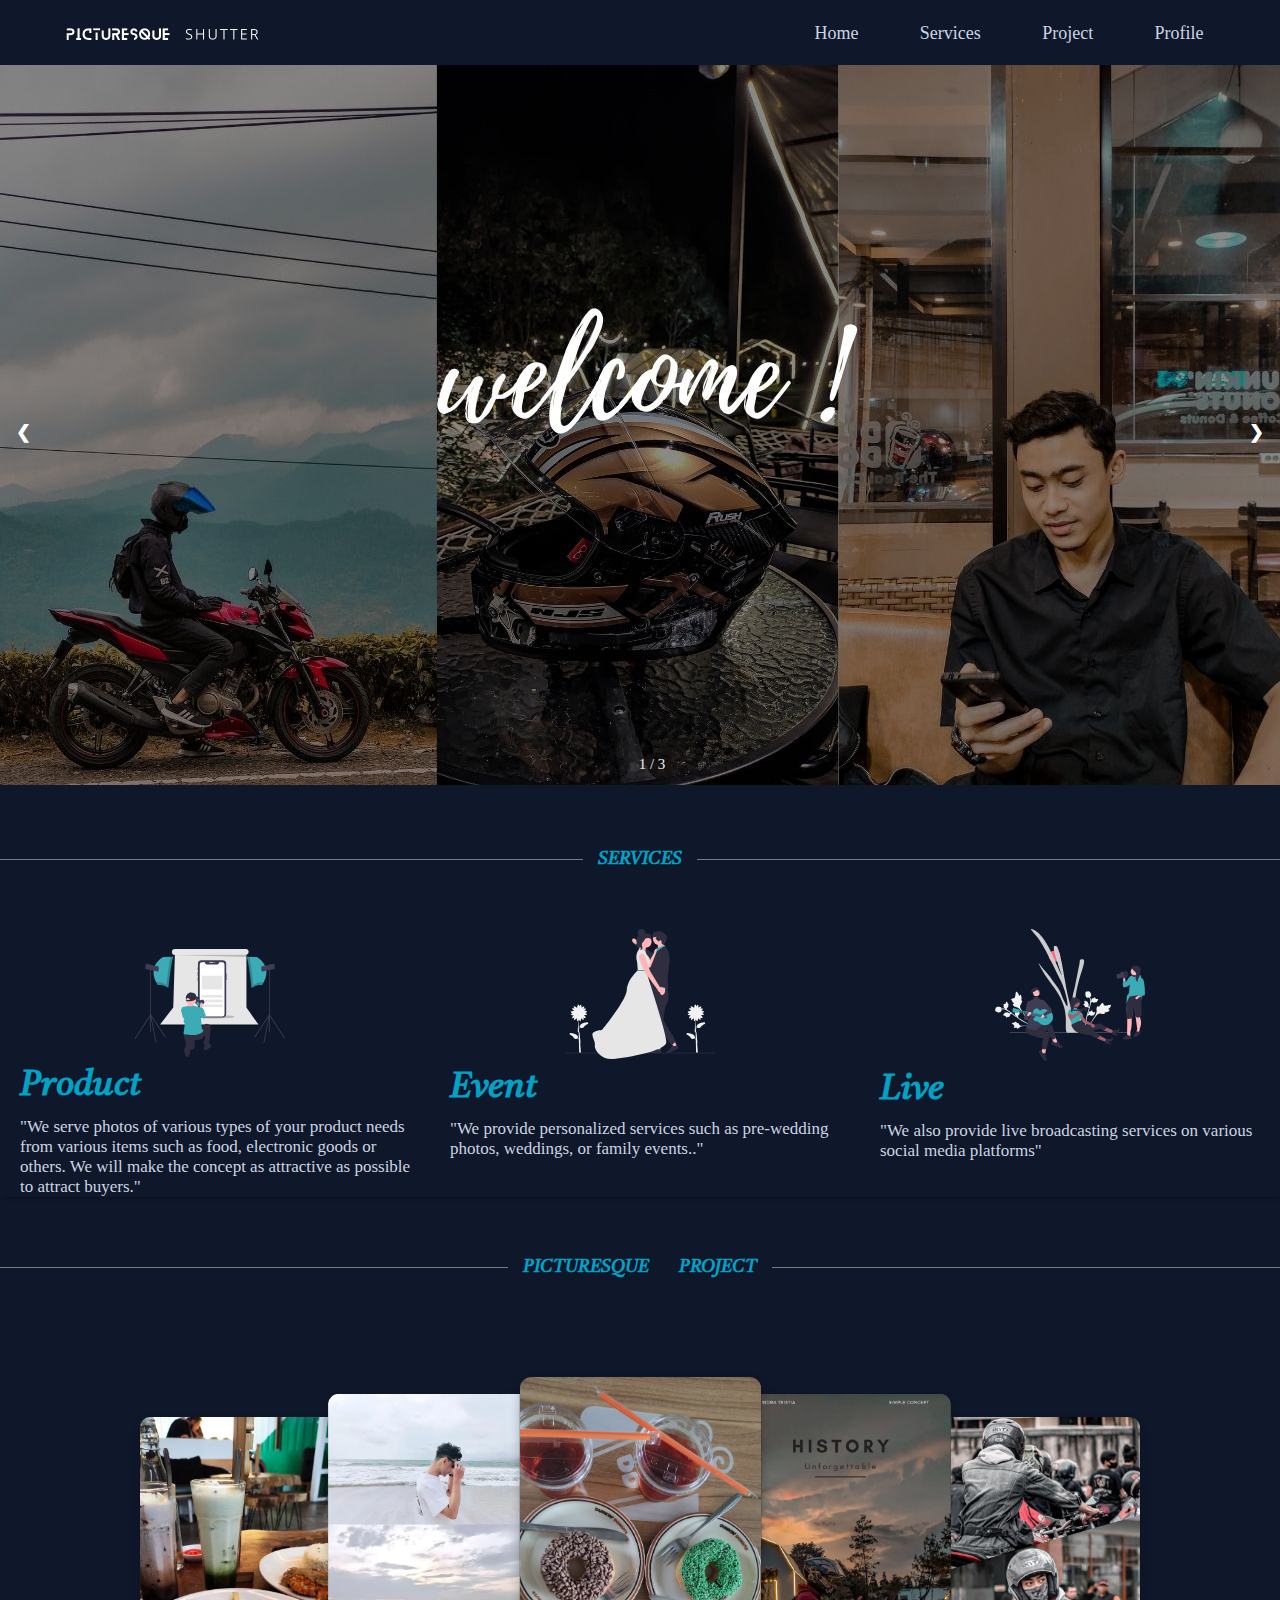
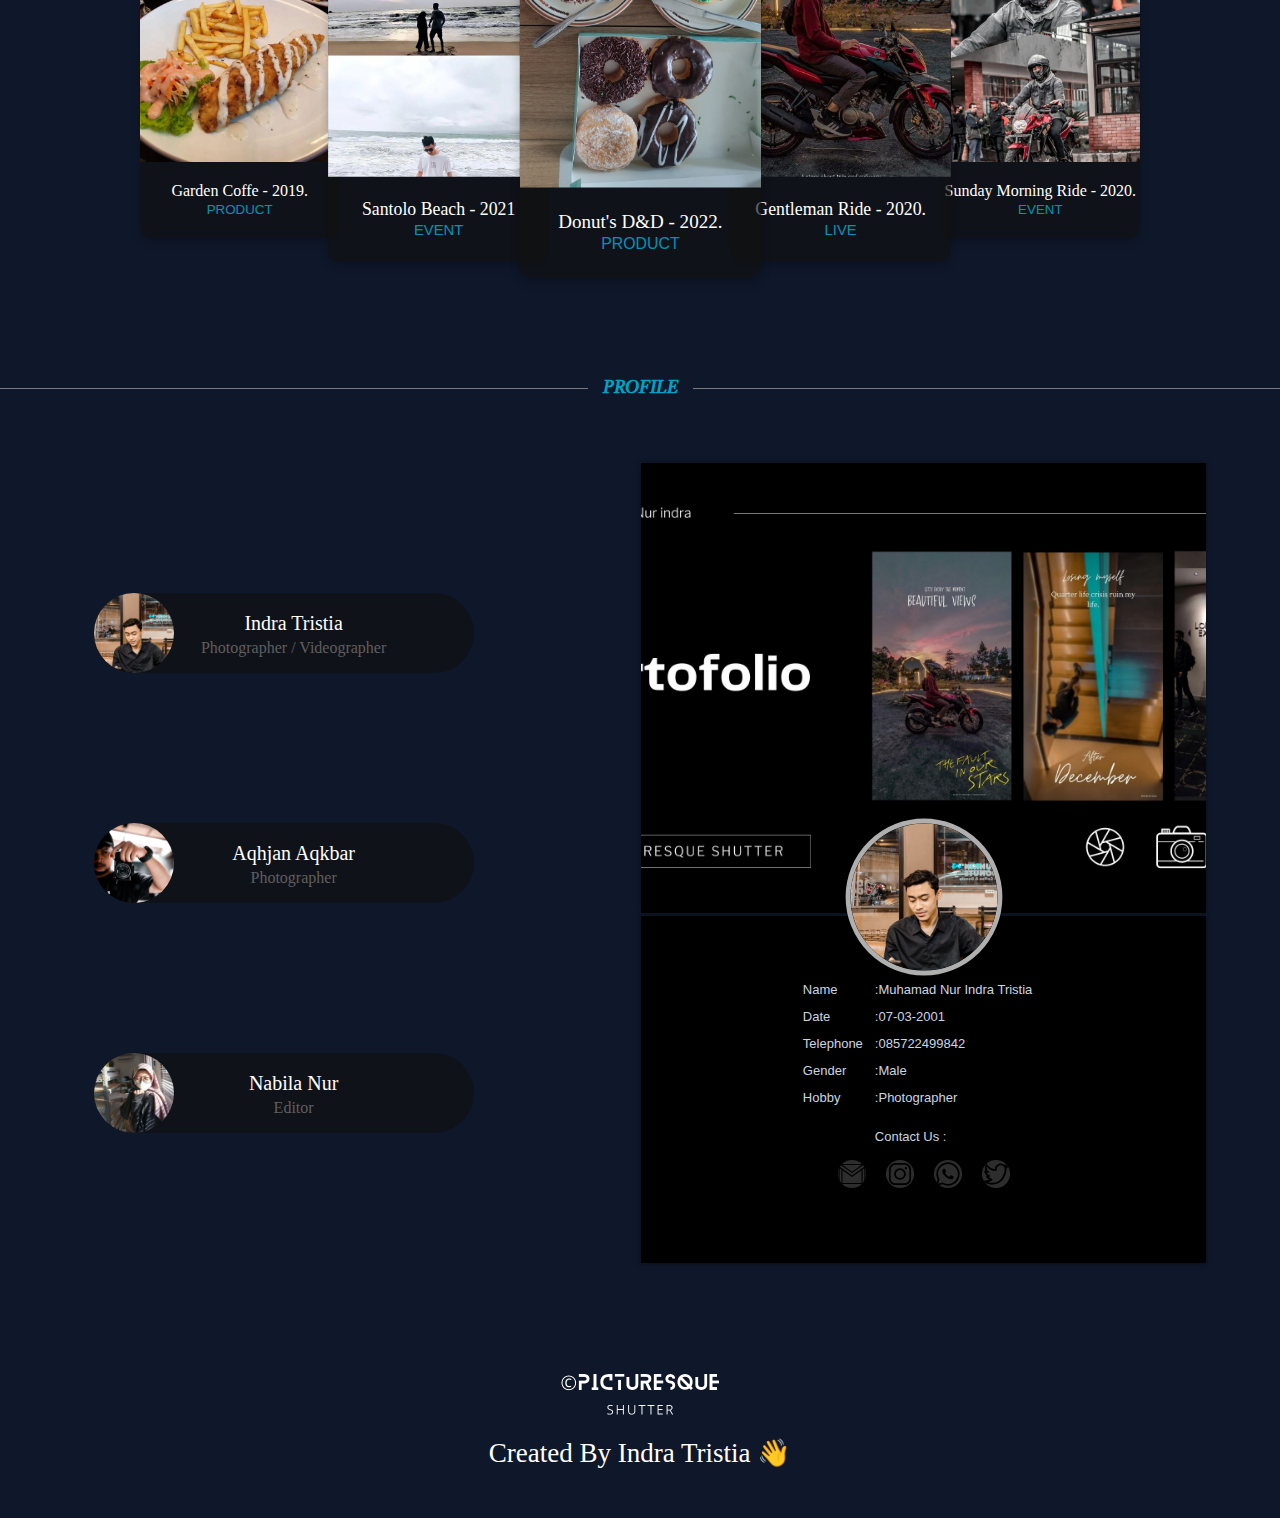
==== index.html @ e35224f6 "keempat commit" ====
<!DOCTYPE html>
<html lang="en">
	<head>
		<meta charset="UTF-8" />
		<meta http-equiv="X-UA-Compatible" content="IE=edge" />
		<meta name="viewport" content="width=device-width, initial-scale=1.0" />
		<title>Home</title>
		<link rel="stylesheet" href="assets/styles/style.css" />
	</head>
	<body>
		<header>
			<nav>
				<div class="logo">
					<img src="assets/img/picturesque-dark/6-removebg-preview.png" alt="logo header" />
				</div>
				<ul>
					<li><a href="#home">Home</a></li>
					<li><a href="#services">Services</a></li>
					<li><a href="#project">Project</a></li>
					<li><a href="#profile">Profile</a></li>
				</ul>

				<div class="menu">
					<div class="menu-toggle">
						<input type="checkbox" />
						<span></span>
						<span></span>
						<span></span>
					</div>
				</div>
			</nav>
		</header>

		<main>
			<!-- Jumbotron -->
			<section class="jumbotron-container" id="home">
				<div class="carousel-container">
					<div class="carousel fade">
						<img src="assets/img/carousel/welcome.jpg" alt="welcome" />
						<div class="text">1 / 3</div>
					</div>

					<div class="carousel fade">
						<img src="assets/img/carousel/shutter.jpg" alt="shutter" />
						<div class="text">2 / 3</div>
					</div>

					<div class="carousel fade">
						<img src="assets/img/carousel/business.jpg" alt="business" />
						<div class="text">3 / 3</div>
					</div>

					<a class="prev" onclick="plusSlides(-1)">❮</a>
					<a class="next" onclick="plusSlides(1)">❯</a>
				</div>
			</section>
			<!-- end Jumbotron -->
			<!-- Services -->
			<article class="services" id="services">
				<div class="breaker">
					<div class="line"></div>
					<span class="text-line"><strong>SERVICES</strong></span>
					<div class="line"></div>
				</div>

				<section class="service-container">
					<section class="product">
						<img src="assets/svg/product.svg" alt="product" />
						<div>
							<h3>Product</h3>
							<p>"We serve photos of various types of your product needs from various items such as food, electronic goods or others. We will make the concept as attractive as possible to attract buyers."</p>
						</div>
					</section>

					<section class="event">
						<img src="assets/svg/wedding.svg" alt="event" />
						<div>
							<h3>Event</h3>
							<p>"We provide personalized services such as pre-wedding photos, weddings, or family events.."</p>
						</div>
					</section>

					<section class="live">
						<img src="assets/svg/live1.svg" alt="live-2" />
						<div>
							<h3>Live</h3>
							<p>"We also provide live broadcasting services on various social media platforms"</p>
						</div>
					</section>
				</section>
			</article>
			<!-- end Services -->

			<!-- Card -->
			<div class="breaker" id="project">
				<div class="line"></div>
				<span class="text-line"><strong>PICTURESQUE</strong></span>
				<span class="text-line"><strong>PROJECT</strong></span>
				<div class="line"></div>
			</div>

			<article class="card-container">
				<div class="card">
					<div class="header"><img src="assets/img/garden.jpg" alt="garden" /></div>
					<div class="content">
						<p>Garden Coffe - 2019.</p>
						<button>PRODUCT</button>
					</div>
				</div>
				<div class="card medium">
					<div class="header"><img src="assets/img/beach.jpg" alt="beach" /></div>
					<div class="content">
						<p>Santolo Beach - 2021</p>
						<button>EVENT</button>
					</div>
				</div>
				<div class="card besar">
					<div class="header"><img src="assets/img/donut.jpg" alt="donut" /></div>
					<div class="content">
						<p>Donut's D&D - 2022.</p>
						<button>PRODUCT</button>
					</div>
				</div>
				<div class="card medium">
					<div class="header"><img src="assets/img/gentleman.jpg" alt="gentleman" /></div>
					<div class="content">
						<p>Gentleman Ride - 2020.</p>
						<button>LIVE</button>
					</div>
				</div>
				<div class="card">
					<div class="header"><img src="assets/img/sunday.jpg" alt="sunday" /></div>
					<div class="content">
						<p>Sunday Morning Ride - 2020.</p>
						<button>EVENT</button>
					</div>
				</div>
			</article>
			<!-- End Card -->

			<!-- Profile -->
			<div class="breaker" id="profile">
				<div class="line"></div>
				<span class="text-line"><strong>PROFILE</strong></span>
				<div class="line"></div>
			</div>
			<section class="pembungkus">
				<div class="profile-container">
					<div class="crew">
						<img src="assets/img/crew1.jpg" width="96" height="96" />
						<span class="nama">Indra Tristia</span>
						<span class="capt">Photographer / Videographer</span>
					</div>
					<div class="crew">
						<img src="assets/img/crew2.jpg" width="96" height="96" />
						<span class="nama">Aqhjan Aqkbar</span>
						<span class="capt">Photographer</span>
					</div>
					<div class="crew">
						<img src="assets/img/crew3.jpg" width="96" height="96" />
						<span class="nama">Nabila Nur</span>
						<span class="capt">Editor </span>
					</div>
				</div>

				<aside class="profile-container">
					<div class="avatar-container">
						<img src="assets/img/crew1.jpg" alt="foto-profile" width="30px" />
					</div>
					<div class="biodata-container">
						<table>
							<tr>
								<td>Name</td>
								<td>:Muhamad Nur Indra Tristia</td>
							</tr>
							<tr>
								<td>Date</td>
								<td>:07-03-2001</td>
							</tr>
							<tr>
								<td>Telephone</td>
								<td>:085722499842</td>
							</tr>
							<tr>
								<td>Gender</td>
								<td>:Male</td>
							</tr>
							<tr>
								<td>Hobby</td>
								<td>:Photographer</td>
							</tr>
							<tr>
								<td></td>
							</tr>
							<tr>
								<td></td>
								<td>Contact Us :</td>
								<td></td>
							</tr>
						</table>

						<div class="icon"><img src="assets/icon/icon-gmail.svg" alt="icon-instagram" width="20px" /></div>
						<div class="icon"><img src="assets/icon/icon-instagram.svg" alt="icon-instagram" width="20px" /></div>
						<div class="icon"><img src="assets/icon/icon-whatsapp.svg" alt="icon-whatsapp" width="20px" /></div>
						<div class="icon"><img src="assets/icon/icon-twitter.svg" alt="icon-twitter" width="20px" /></div>
					</div>
				</aside>
			</section>
			<!-- end Profile -->
		</main>

		<!-- Footer -->
		<footer>
			<div class="footer-container">
				<img src="assets/img/picturesque-dark/4-removebg-preview.png" alt="copyright" />
				<p>Created By Indra Tristia 👋</p>
			</div>
		</footer>

		<!-- Script Jumbotron  -->
		<script>
			let slideIndex = 1;
			showSlides(slideIndex);

			function plusSlides(n) {
				showSlides((slideIndex += n));
			}

			function currentSlide(n) {
				showSlides((slideIndex = n));
			}

			function showSlides(n) {
				let i;
				let slides = document.getElementsByClassName("carousel");
				if (n > slides.length) {
					slideIndex = 1;
				}
				if (n < 1) {
					slideIndex = slides.length;
				}
				for (i = 0; i < slides.length; i++) {
					slides[i].style.display = "none";
				}
				slides[slideIndex - 1].style.display = "block";
			}
		</script>
		<!-- end  script Jumbotron-->

		<!-- script header -->
		<script>
			const menuToggle = document.querySelector(".menu-toggle input");
			const nav = document.querySelector("nav ul");
			menuToggle.addEventListener("click", function () {
				nav.classList.toggle("slide");
			});
		</script>

		<script>
			window.onscroll = function () {
				const header = document.querySelector("header");
				const fixedNav = header.offsetTop;
				if (window.pageYOffset > fixedNav) {
					header.classList.add("navbar-fixed");
				} else {
					header.classList.remove("navbar-fixed");
				}
			};
		</script>
	</body>
</html>
---- assets/styles/style.css ----
html,
* {
	margin: 0;
	padding: 0;
	--primary: #00a2c6;
	--dark: #0f172a;
	--secondary: #64748b;
	--light: #cbd5e1;
	scroll-behavior: smooth;
}
@font-face {
	font-family: "Tiro Devanagari Marathi";
	src: url("../font/Tiro_Devanagari_Marathi/TiroDevanagariMarathi-Italic.ttf");
}
body {
	font-family: "Times New Roman", Times, serif;
	overflow-x: hidden;
	height: 100%;
	background-color: #0f172a;
}

h3 {
	font-family: "Tiro Devanagari Marathi", arial, sans-serif;
}

#circle img {
	width: 50px;
	height: 50px;
	/* background-color: rgb(55, 134, 168); */
	float: right;
	border-radius: 100px;
	position: fixed;
	bottom: 20px;
	right: 10px;
	z-index: 999;
	display: block;
}
/* header */
header .logo img {
	margin-top: 25px;
	width: 250px;
	margin-left: 50px;
}

.navbar-fixed {
	position: fixed;
	z-index: 9999;
	background-color: rgba(255, 255, 255, 0);
	-webkit-backdrop-filter: blur(5px);
	backdrop-filter: blur(5px);
	opacity: 0.7;
	box-shadow: inset 0 -1px 0 0 rgba(0, 0, 0, 0.2);
	width: 100%;
}

/* navbar */
nav {
	display: flex;
	background-color: var(--dark);
	justify-content: space-between;
	padding: 20px 0;
	/* color: rgb(111, 111, 111); */
	height: 25px;
	align-items: center;
	box-shadow: 0 2px 4px 0 rgba(1, 1, 1, 0.1);
	font-size: 20px;
}

nav ul {
	display: flex;
	width: 40%;
	list-style: none;
	justify-content: space-evenly;
	position: absolute;
	right: 15px;
}

nav ul li a {
	color: var(--light);
	text-decoration: none;
	font-size: 0.9em;
}

nav ul li a:hover {
	color: rgb(149, 149, 149);
}

/* Hamburger Menu */

.menu-toggle {
	height: 20px;
	position: relative;
	display: none;
	flex-direction: column;
	justify-content: space-between;
	z-index: 9;
}

.menu-toggle input {
	position: absolute;
	width: 85px;
	height: 27px;
	top: -2px;
	left: -30px;
	opacity: 0;
	cursor: pointer;
	z-index: 1;
	background-color: black;
}

.menu-toggle span {
	display: block;
	background-color: rgb(255, 255, 255);
	width: 28px;
	height: 3px;
	border-radius: 100px;
	transition: all 0.5s;
}

/* Hamburger Menu Animation */

.menu-toggle span:nth-child(2) {
	transform-origin: 0 0;
}

.menu-toggle span:nth-child(4) {
	transform-origin: 0 100%;
}

.menu-toggle input:checked ~ span:nth-child(2) {
	transform: rotate(45deg) translate(-1px, -1px);
	background-color: rgb(255, 255, 255);
}

.menu-toggle input:checked ~ span:nth-child(4) {
	background-color: rgb(255, 255, 255);
	transform: rotate(-45deg) translate(-1px, 0);
}

.menu-toggle input:checked ~ span:nth-child(3) {
	transform: scale(0);
	opacity: 0;
}

/* Jumbotron */
.jumbotron-container {
	/* max-height: 470px; */
	padding: 0 0%;
}

.carousel {
	display: none;
}
.carousel-container img {
	max-height: 89vmin;
	width: 100%;
	object-fit: cover;
}

.carousel-container {
	position: relative;
	margin: auto;
}

/* Next & previous buttons */
.prev,
.next {
	cursor: pointer;
	position: absolute;
	top: 50%;
	width: auto;
	padding: 16px;
	margin-top: -22px;
	color: white;
	font-weight: bold;
	font-size: 18px;
	transition: 0.6s ease;
	border-radius: 0 3px 3px 0;
	user-select: none;
	z-index: 9999;
}

/* Position the "next button" to the right */
.next {
	right: 0;
	border-radius: 3px 0 0 3px;
}

/* On hover, add a black background color with a little bit see-through */
.prev:hover,
.next:hover {
	background-color: rgba(0, 0, 0, 0.8);
}

/* Caption text */
.text {
	color: #f2f2f2;
	font-size: 15px;
	padding: 8px 12px;
	position: absolute;
	bottom: 8px;
	width: 100%;
	text-align: center;
}

/* Fading animation */
.fade {
	animation-name: fade;
	animation-duration: 1.5s;
}

@keyframes fade {
	from {
		opacity: 0.4;
	}
	to {
		opacity: 1;
	}
}

/* Point */
.breaker {
	height: 100px;
	width: 100%;
	margin: 20px auto;
	display: flex;
	flex-direction: row;
	align-items: center;
	justify-content: space-between;
	text-align: center;
}

.line {
	width: 80%;
	height: 1px;
	opacity: 0.7;
	background-color: rgb(166, 166, 166);
	align-items: center;
	justify-content: space-between;
}

.line div {
	flex-grow: 0;
	flex-shrink: 0;
	flex-basis: auto;
	align-items: flex-end;
}

.breaker .text-line {
	font-family: "Tiro Devanagari Marathi", Arial, Helvetica, sans-serif;
	padding: 15px;
	font-size: 18px;
	color: var(--primary);
}

/* end breaker */
#services {
	background-color: #0f172a;
}
.service-container {
	display: grid;
	grid-template-columns: repeat(3, 1fr);
	grid-template-areas: "product event live";
	box-shadow: 1px 3px 5px -3px rgba(0, 0, 0, 0.48);
	-webkit-box-shadow: 1px 3px 5px -3px rgba(0, 0, 0, 0.48);
	-moz-box-shadow: 1px 3px 5px -3px rgba(0, 0, 0, 0.48);
	gap: 10px;
}

.event {
	color: var(--light);
}
.product {
	padding-top: 20px;
	color: var(--light);
}
.live {
	color: var(--light);
}
.service-container h3 {
	font-size: 35px;
	padding-left: 20px;
	line-height: 60px;
	color: var(--primary);
	margin: auto;
}
.service-container p {
	padding-left: 20px;
	font-size: 17px;
	margin: auto;
}
.service-container img {
	max-width: 150px;
	display: block;
	margin: auto;
}

/* card */
.card-container {
	max-width: 1000px;
	margin: 10px auto;
	display: flex;
	justify-content: center;
}

.card {
	box-shadow: 0 4px 8px 0 rgba(0, 0, 0, 0.2);
	transition: 0.3s;
	border-radius: 10px;
	background-color: #111111a8;
	overflow: hidden;
	margin: 80px auto;
	box-sizing: border-box;
}

.card .header {
	max-height: 345px;
	/* background-color: #666; */
	overflow: hidden;
}

.header img {
	width: 100%;
	vertical-align: middle;
	object-fit: cover;
}

.card .content {
	text-align: center;
	padding: 20px 0;
	width: 100%;
	color: white;
}
.card .content > button {
	color: var(--primary);
	background-color: transparent;
	border: none;
	width: 70px;
	opacity: 0.9;
}

.card:hover {
	z-index: 3;
	cursor: pointer;
}

.card.besar {
	transform: scale(1.19);
	z-index: 1;
}

.card.medium {
	transform: scale(1.11);
}

.avatar-container img {
	border-radius: 50%;
	position: relative;
	transform: scale(4.9);
	z-index: 1;
	box-shadow: 0px 4px 4px 0px rgba(220, 220, 220, 0.25);
	border: 0.1px solid #d0d0d0d6;
	box-shadow: 0 0 0 0.4px rgba(0, 0, 0, 0.068);
}

.icon img {
	width: 28px;
	margin: 10px;
	background-color: #76767662;
	border-radius: 50%;
}

.icon img:hover {
	transform: scale(1.2);
	cursor: pointer;
	background-color: #fdfdfd;
}

/* profile */
.pembungkus {
	display: flex;
	width: 100%;
	/* background-color: #666; */
	justify-content: space-around;
}
.profile-container {
	margin: 5px 0;
	display: flex;
	flex-wrap: wrap;
	justify-content: space-evenly;
	align-items: center;
	flex-direction: column;
	font-size: 30px;
	/* background-color: aqua; */
}

.avatar-container {
	background: url("../img/picturesque-dark/biodata-background.jpg") no-repeat;
	background-size: cover;
	background-position: center;
	background-repeat: no-repeat;
	height: 50vmin;
	width: 100%;
	display: flex;
	justify-content: center;
	align-items: flex-end;
	align-self: center;
	box-shadow: 0px 0px 5px 0px rgba(0, 0, 0, 0.35);
	-webkit-box-shadow: 0px 0px 5px 0px rgba(0, 0, 0, 0.35);
	-moz-box-shadow: 0px 0px 5px 0px rgba(0, 0, 0, 0.35);
}

.biodata-container {
	color: var(--light);
	box-sizing: border-box;
	display: flex;
	flex-wrap: wrap;
	justify-content: center;
	font-size: 20px;
	margin-top: 3px;
	align-self: center;
	padding: 60px;
	background-color: #000000;
	width: 100%;
	box-shadow: 0px 1px 4px 1px rgba(0, 0, 0, 0.26);
	-webkit-box-shadow: 0px 1px 4px 1px rgba(0, 0, 0, 0.26);
	-moz-box-shadow: 0px 1px 4px 1px rgba(0, 0, 0, 0.26);
}

table {
	display: flex;
	justify-content: center;
	align-self: center;
	font-family: arial, sans-serif;
	border-collapse: collapse;
	width: 100%;
}

td {
	text-align: left;
	padding: 6px;
	font-size: 13px;
}

.crew {
	display: inline-block;
	width: 220px;
	padding: 0 80px;
	height: 80px;
	font-size: 16px;
	line-height: 80px;
	border-radius: 40px;
	background-color: #101010a9;
	margin: 20px;
	position: relative;
	text-align: center;
	color: white;
}

.crew img {
	float: left;
	margin: 0 10px 0 -80px;
	height: 80px;
	width: 80px;
	border-radius: 50%;
	position: relative;
}

.crew .nama,
.crew .capt {
	display: block;
	line-height: 20px;
	padding: 0 5px;
}

.crew .nama {
	margin-left: 20px;
	margin-top: 20px;
	font-size: 20px;
}

.crew .capt {
	margin-left: 20px;
	margin-top: 5px;
	font-size: 16px;
	color: rgb(95, 95, 95);
}

.footer-container {
	display: flex;
	background-color: var(--dark);
	width: 100%;
	justify-content: center;
	align-items: center;
	flex-direction: column;
	font-size: 3.1vmin;
	overflow-y: hidden;
}

.footer-container p {
	font-size: 3vmin;
	color: white;
	position: absolute;
	z-index: 999;
	margin-top: 120px;
}

.footer-container img {
	width: 250px;
	height: 250px;
	bottom: 0;
	display: block;
	/* background-color: #00a2c6; */
}

/* Responsive */
@media screen and (max-width: 921px) {
	nav ul {
		width: 50%;
	}
	.prev,
	.next,
	.text {
		font-size: 11px;
	}
	.text {
		bottom: 8px;
	}

	.pembungkus {
		flex-direction: column;
	}
	.avatar-container {
		/* width: 90%; */
		background-size: cover;
	}
	.footer-container {
		width: 100%;
		padding: 0;
		margin: 0;
		box-sizing: border-box;
	}
	.footer-container p {
		width: 100%;
	}

	.footer-icon img {
		margin-top: 1px;
		margin: -40px -50px;
		width: 200px;
	}
}

@media screen and (max-width: 576px) {
	.menu {
		order: 1;
		justify-items: end;
		margin-right: 50px;
	}
	.menu-toggle {
		display: flex;
		z-index: 9;
	}
	/* nav {
		position: fixed;
		width: 100%;
		z-index: 3;
		opacity: 0.9;
	} */

	nav ul {
		display: flex;
		position: absolute;
		/* z-index: 9999; */
		top: 0;
		width: 100%;
		height: 40vh;
		right: 0;
		flex-direction: column;
		justify-content: space-evenly;
		align-items: center;
		z-index: 4;
		background-color: #64748b6c;
		margin-top: 65px;
		transition: all 1s;
		opacity: 0;
	}

	nav ul.slide {
		opacity: 1;
		transform: translateX(0);
		color: #00a2c6;
	}

	.service-container {
		display: flex;
		flex: 100%;
		align-items: stretch;
		flex-direction: column;
	}
	.service-container h3 {
		padding-left: 20px;
		text-align: left;
	}

	.prev,
	.next,
	.text {
		font-size: 11px;
	}
	.text {
		bottom: 8px;
	}

	.card-container {
		flex-direction: column;
		width: 87%;
	}
	.container-profile {
		flex-direction: column;
	}
	.item-right {
		flex-direction: row;
	}
	.item-right img {
		width: 40px;
	}

	.item-left {
		flex-direction: column;
	}

	.card .header {
		max-height: 560px;
		/* background-color: #666; */
		overflow: hidden;
	}

	.header img {
		width: 50vmin;
	}

	.card .content {
		text-align: center;
		padding: 20px 0;
		width: 100%;
	}

	.card.besar {
		transform: scale(1);
	}

	.card.medium {
		transform: scale(1);
	}

	.table td {
		font-size: 12px;
	}

	.pembungkus {
		flex-direction: column;
	}
	.avatar-container {
		width: 90vmin;
		background-size: cover;
	}
	.biodata-container {
		width: 90%;
		white-space: nowrap;
	}

	.footer-container {
		width: 100%;
		padding: 0;
		margin: 0;
		box-sizing: border-box;
	}
	.footer-container p {
		width: 100%;
		display: flex;
		justify-content: center;
	}

	.footer-icon img {
		margin-top: 1px;
		margin: -40px -50px;
		width: 200px;
	}
}
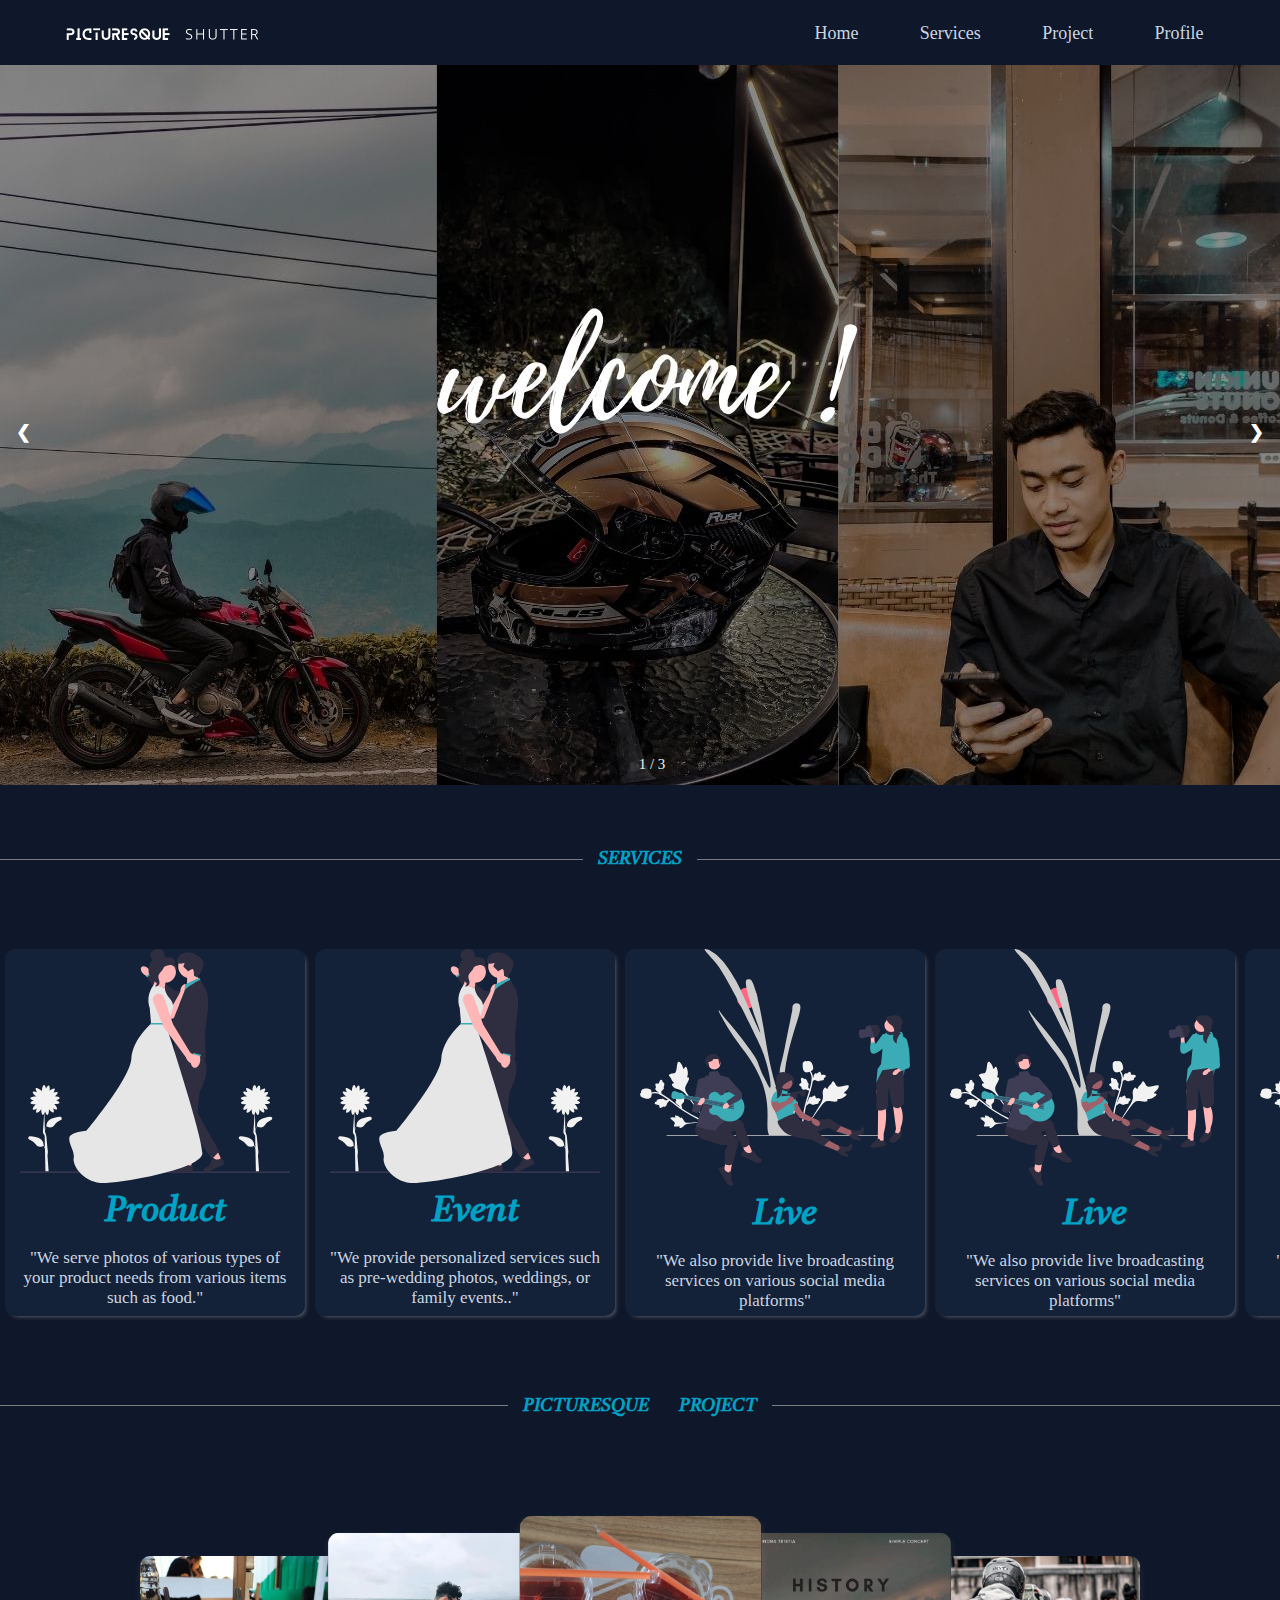
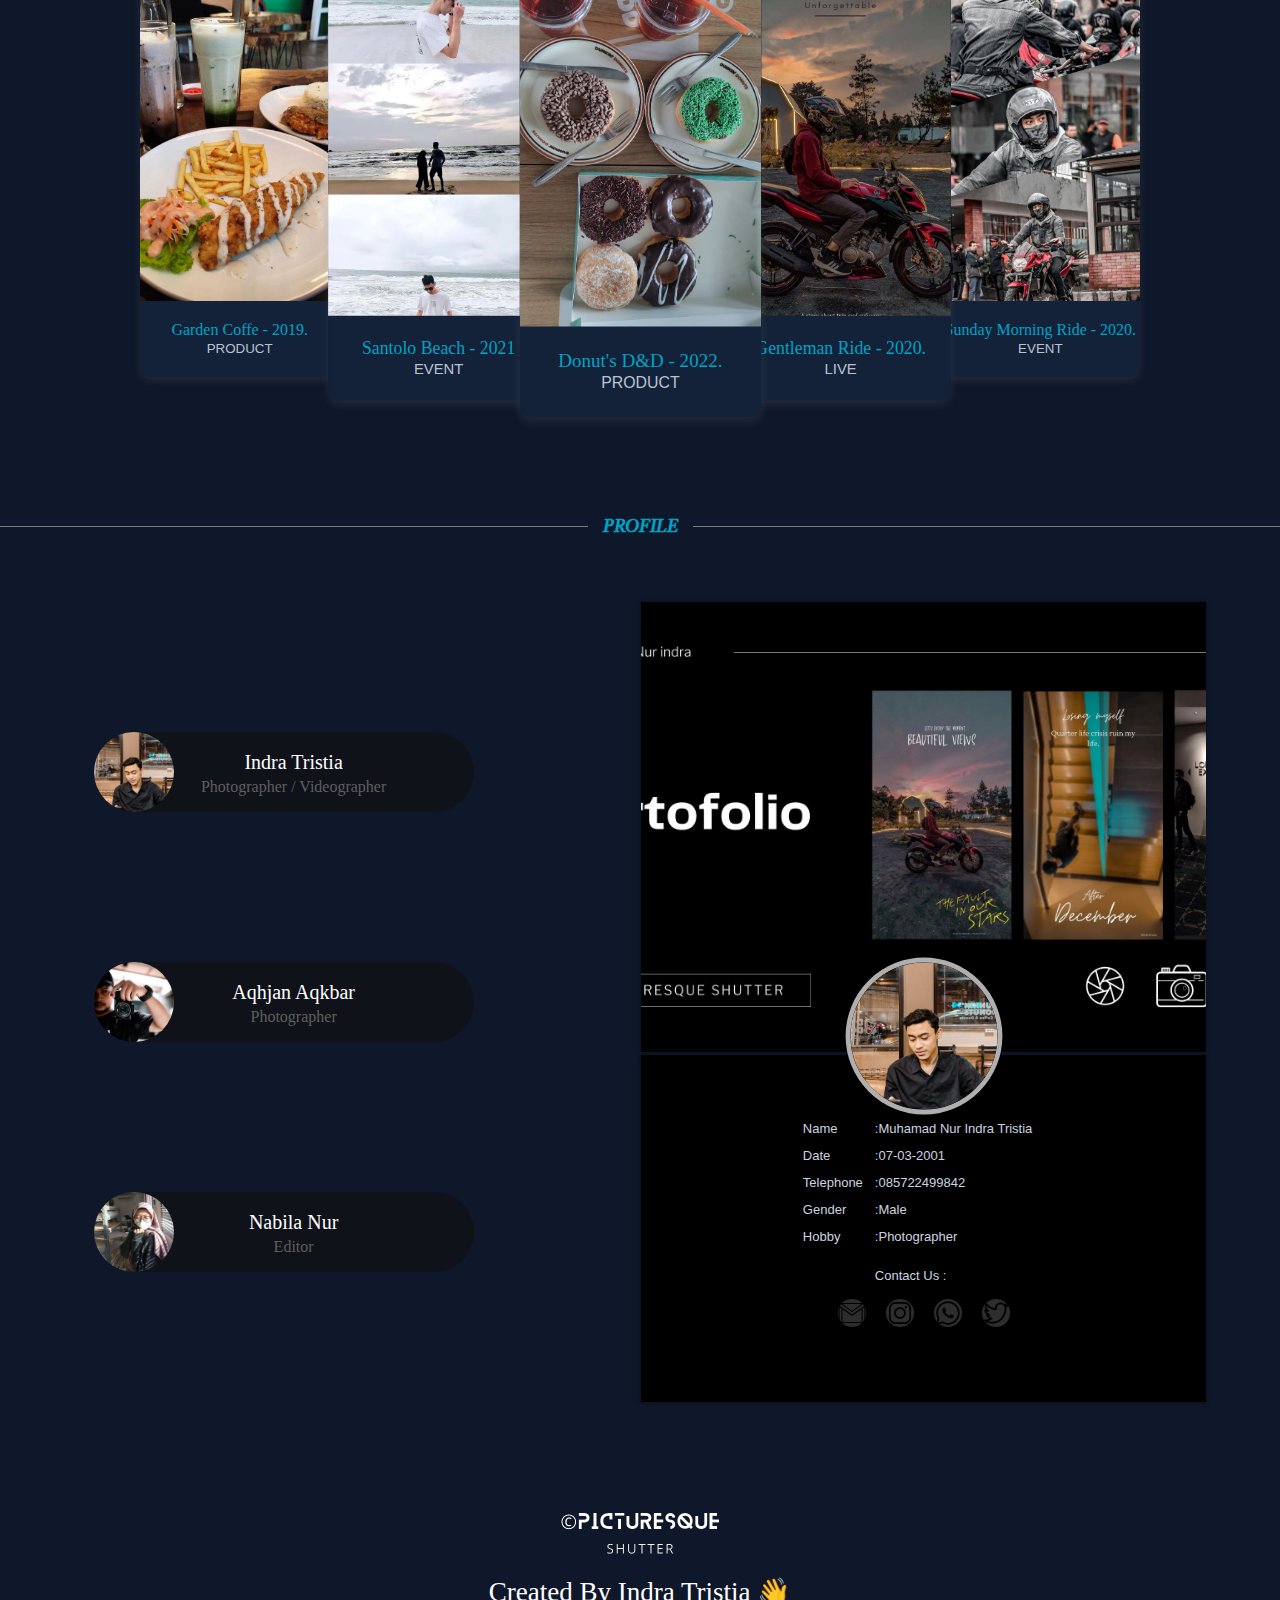
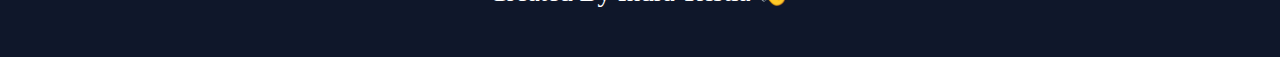
==== commit 5337a013: "services update" ====
--- a/index.html
+++ b/index.html
@@ -65,14 +65,14 @@
 
 				<section class="service-container">
 					<section class="product">
-						<img src="assets/svg/product.svg" alt="product" />
+						<img src="assets/svg/wedding.svg" alt="product" />
 						<div>
 							<h3>Product</h3>
-							<p>"We serve photos of various types of your product needs from various items such as food, electronic goods or others. We will make the concept as attractive as possible to attract buyers."</p>
-						</div>
-					</section>
-
-					<section class="event">
+							<p>"We serve photos of various types of your product needs from various items such as food."</p>
+						</div>
+					</section>
+
+					<section class="product">
 						<img src="assets/svg/wedding.svg" alt="event" />
 						<div>
 							<h3>Event</h3>
@@ -80,7 +80,21 @@
 						</div>
 					</section>
 
-					<section class="live">
+					<section class="product">
+						<img src="assets/svg/live1.svg" alt="live-2" />
+						<div>
+							<h3>Live</h3>
+							<p>"We also provide live broadcasting services on various social media platforms"</p>
+						</div>
+					</section>
+					<section class="product">
+						<img src="assets/svg/live1.svg" alt="live-2" />
+						<div>
+							<h3>Live</h3>
+							<p>"We also provide live broadcasting services on various social media platforms"</p>
+						</div>
+					</section>
+					<section class="product">
 						<img src="assets/svg/live1.svg" alt="live-2" />
 						<div>
 							<h3>Live</h3>
--- a/assets/styles/style.css
+++ b/assets/styles/style.css
@@ -259,38 +259,39 @@
 }
 .service-container {
 	display: grid;
-	grid-template-columns: repeat(3, 1fr);
-	grid-template-areas: "product event live";
-	box-shadow: 1px 3px 5px -3px rgba(0, 0, 0, 0.48);
-	-webkit-box-shadow: 1px 3px 5px -3px rgba(0, 0, 0, 0.48);
-	-moz-box-shadow: 1px 3px 5px -3px rgba(0, 0, 0, 0.48);
+	grid-template-columns: auto-fit;
+	grid-auto-flow: column;
 	gap: 10px;
-}
-
-.event {
+	overflow-x: scroll;
+	padding: 20px 5px;
+}
+
+.service-container .product {
 	color: var(--light);
-}
-.product {
-	padding-top: 20px;
-	color: var(--light);
-}
-.live {
-	color: var(--light);
-}
+	background-color: #132238;
+	border-radius: 10px;
+	width: 300px;
+	box-shadow: 3px 3px 5px -3px rgba(255, 255, 255, 0.396);
+	-webkit-box-shadow: 3px 3px 5px -3px rgba(255, 255, 255, 0.396);
+	-moz-box-shadow: 3px 3px 5px -3px rgba(255, 255, 255, 0.396);
+}
+
 .service-container h3 {
 	font-size: 35px;
 	padding-left: 20px;
 	line-height: 60px;
 	color: var(--primary);
 	margin: auto;
+	text-align: center;
 }
 .service-container p {
-	padding-left: 20px;
+	padding: 5px 10px;
 	font-size: 17px;
 	margin: auto;
+	text-align: center;
 }
 .service-container img {
-	max-width: 150px;
+	width: 30vmin;
 	display: block;
 	margin: auto;
 }
@@ -304,10 +305,10 @@
 }
 
 .card {
-	box-shadow: 0 4px 8px 0 rgba(0, 0, 0, 0.2);
+	box-shadow: 0 4px 8px 0 rgba(175, 175, 175, 0.115);
 	transition: 0.3s;
 	border-radius: 10px;
-	background-color: #111111a8;
+	background-color: #132238;
 	overflow: hidden;
 	margin: 80px auto;
 	box-sizing: border-box;
@@ -329,10 +330,10 @@
 	text-align: center;
 	padding: 20px 0;
 	width: 100%;
-	color: white;
+	color: var(--primary);
 }
 .card .content > button {
-	color: var(--primary);
+	color: var(--light);
 	background-color: transparent;
 	border: none;
 	width: 70px;
@@ -593,14 +594,9 @@
 	}
 
 	.service-container {
-		display: flex;
-		flex: 100%;
-		align-items: stretch;
-		flex-direction: column;
-	}
-	.service-container h3 {
-		padding-left: 20px;
-		text-align: left;
+		padding: 20px 10px;
+		overflow-x: auto;
+		scroll-snap-align: start;
 	}
 
 	.prev,
@@ -662,7 +658,7 @@
 		flex-direction: column;
 	}
 	.avatar-container {
-		width: 90vmin;
+		width: 90%;
 		background-size: cover;
 	}
 	.biodata-container {
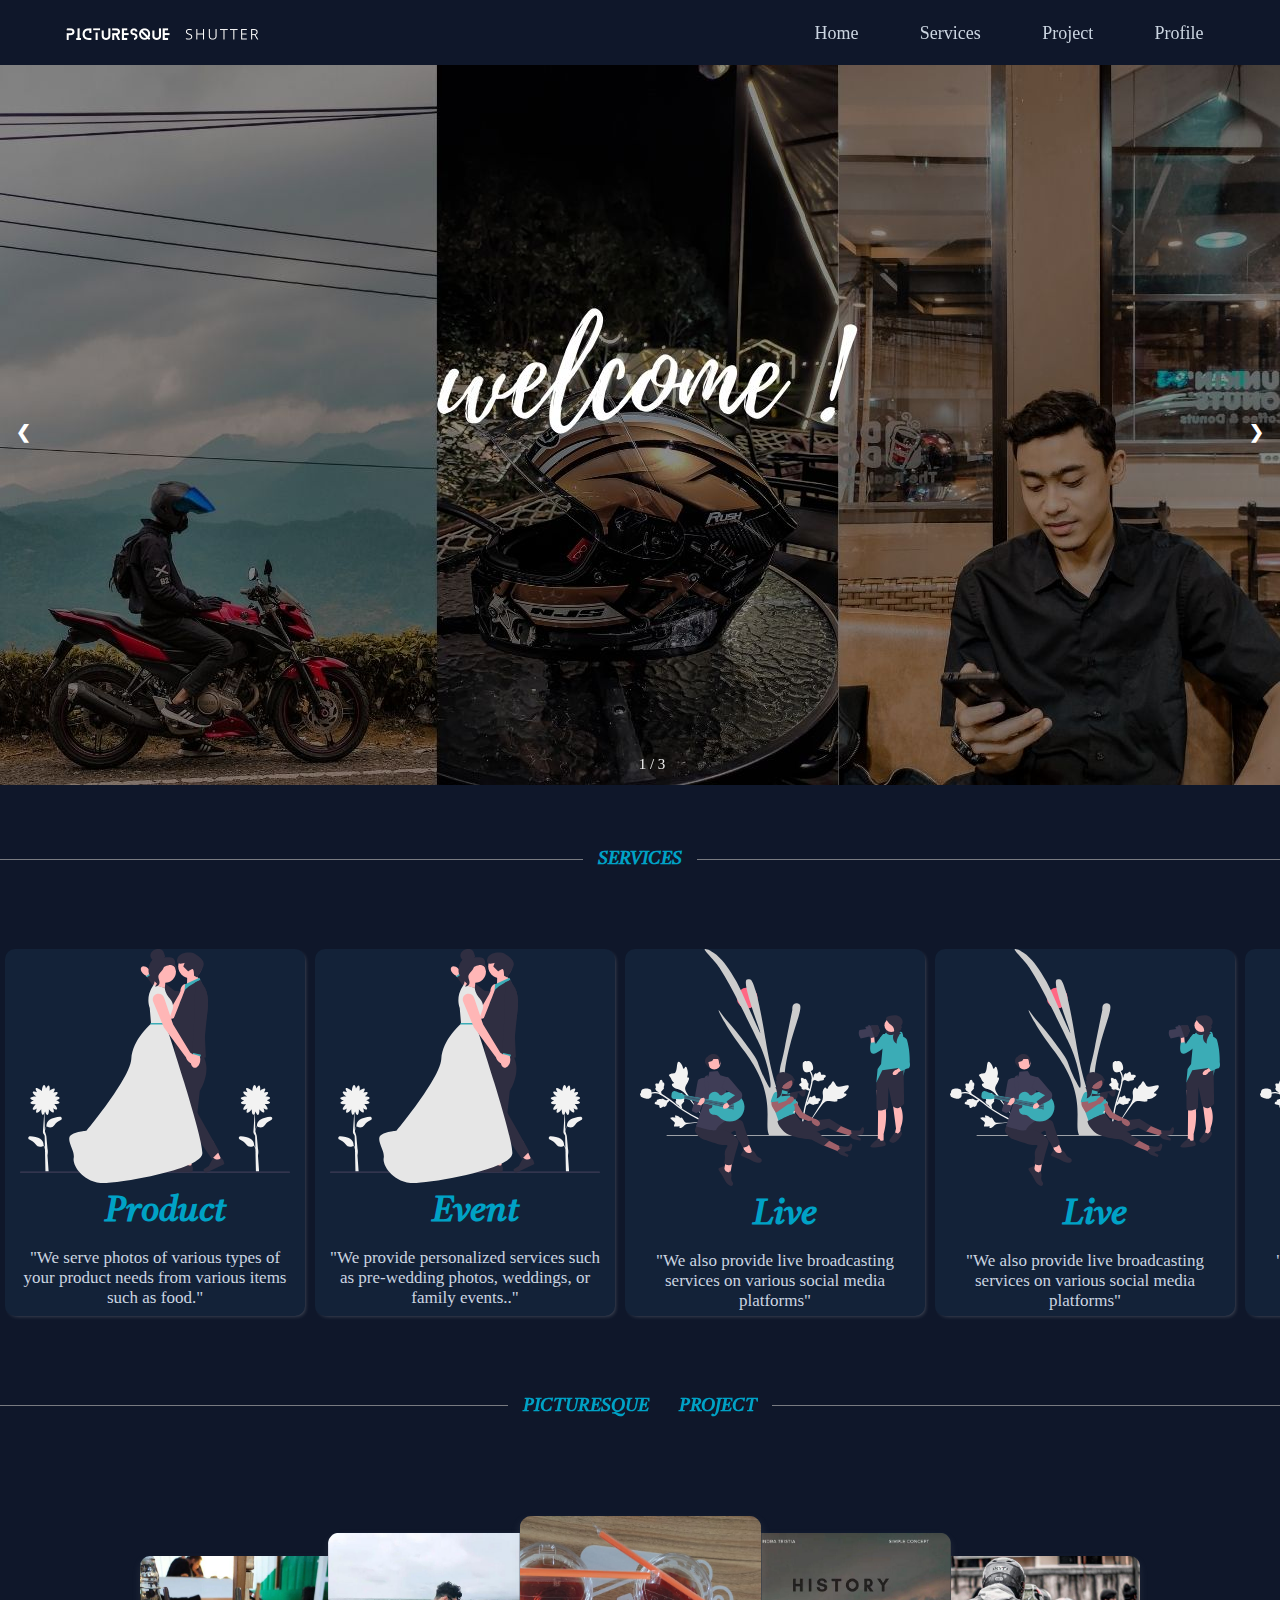
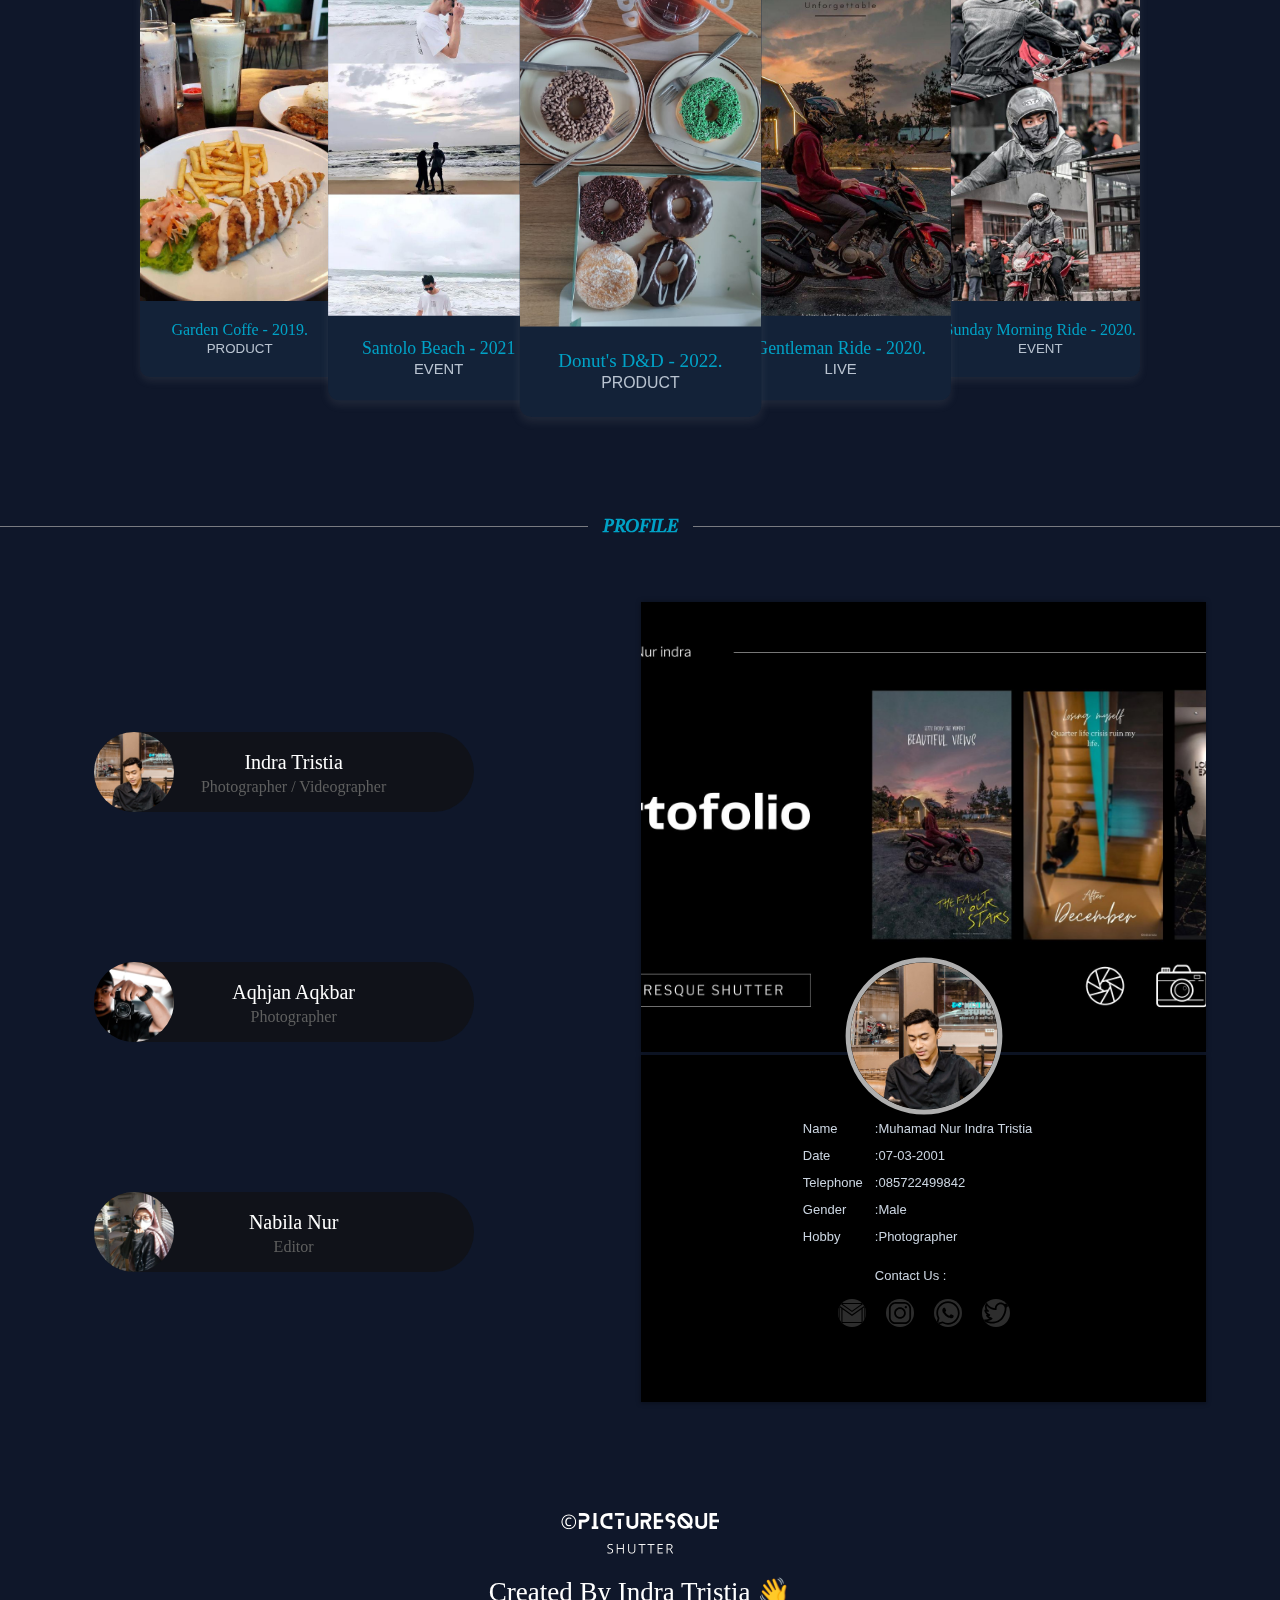
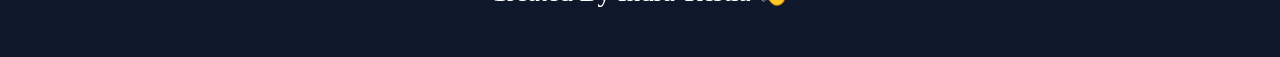
==== commit 36404f13: "overflow hidden body" ====
--- a/index.html
+++ b/index.html
@@ -4,6 +4,7 @@
 		<meta charset="UTF-8" />
 		<meta http-equiv="X-UA-Compatible" content="IE=edge" />
 		<meta name="viewport" content="width=device-width, initial-scale=1.0" />
+
 		<title>Home</title>
 		<link rel="stylesheet" href="assets/styles/style.css" />
 	</head>
--- a/assets/styles/style.css
+++ b/assets/styles/style.css
@@ -14,9 +14,10 @@
 }
 body {
 	font-family: "Times New Roman", Times, serif;
+	/* width: 100px; */
+	/* height: 100%; */
+	background-color: #0f172a;
 	overflow-x: hidden;
-	height: 100%;
-	background-color: #0f172a;
 }
 
 h3 {
@@ -64,6 +65,7 @@
 	align-items: center;
 	box-shadow: 0 2px 4px 0 rgba(1, 1, 1, 0.1);
 	font-size: 20px;
+	overflow-x: hidden;
 }
 
 nav ul {
@@ -271,9 +273,9 @@
 	background-color: #132238;
 	border-radius: 10px;
 	width: 300px;
-	box-shadow: 3px 3px 5px -3px rgba(255, 255, 255, 0.396);
-	-webkit-box-shadow: 3px 3px 5px -3px rgba(255, 255, 255, 0.396);
-	-moz-box-shadow: 3px 3px 5px -3px rgba(255, 255, 255, 0.396);
+	box-shadow: 2px 2px 5px -3px rgba(255, 255, 255, 0.396);
+	-webkit-box-shadow: 2px 2px 5px -3px rgba(255, 255, 255, 0.396);
+	-moz-box-shadow: 2px 2px 5px -3px rgba(255, 255, 255, 0.396);
 }
 
 .service-container h3 {
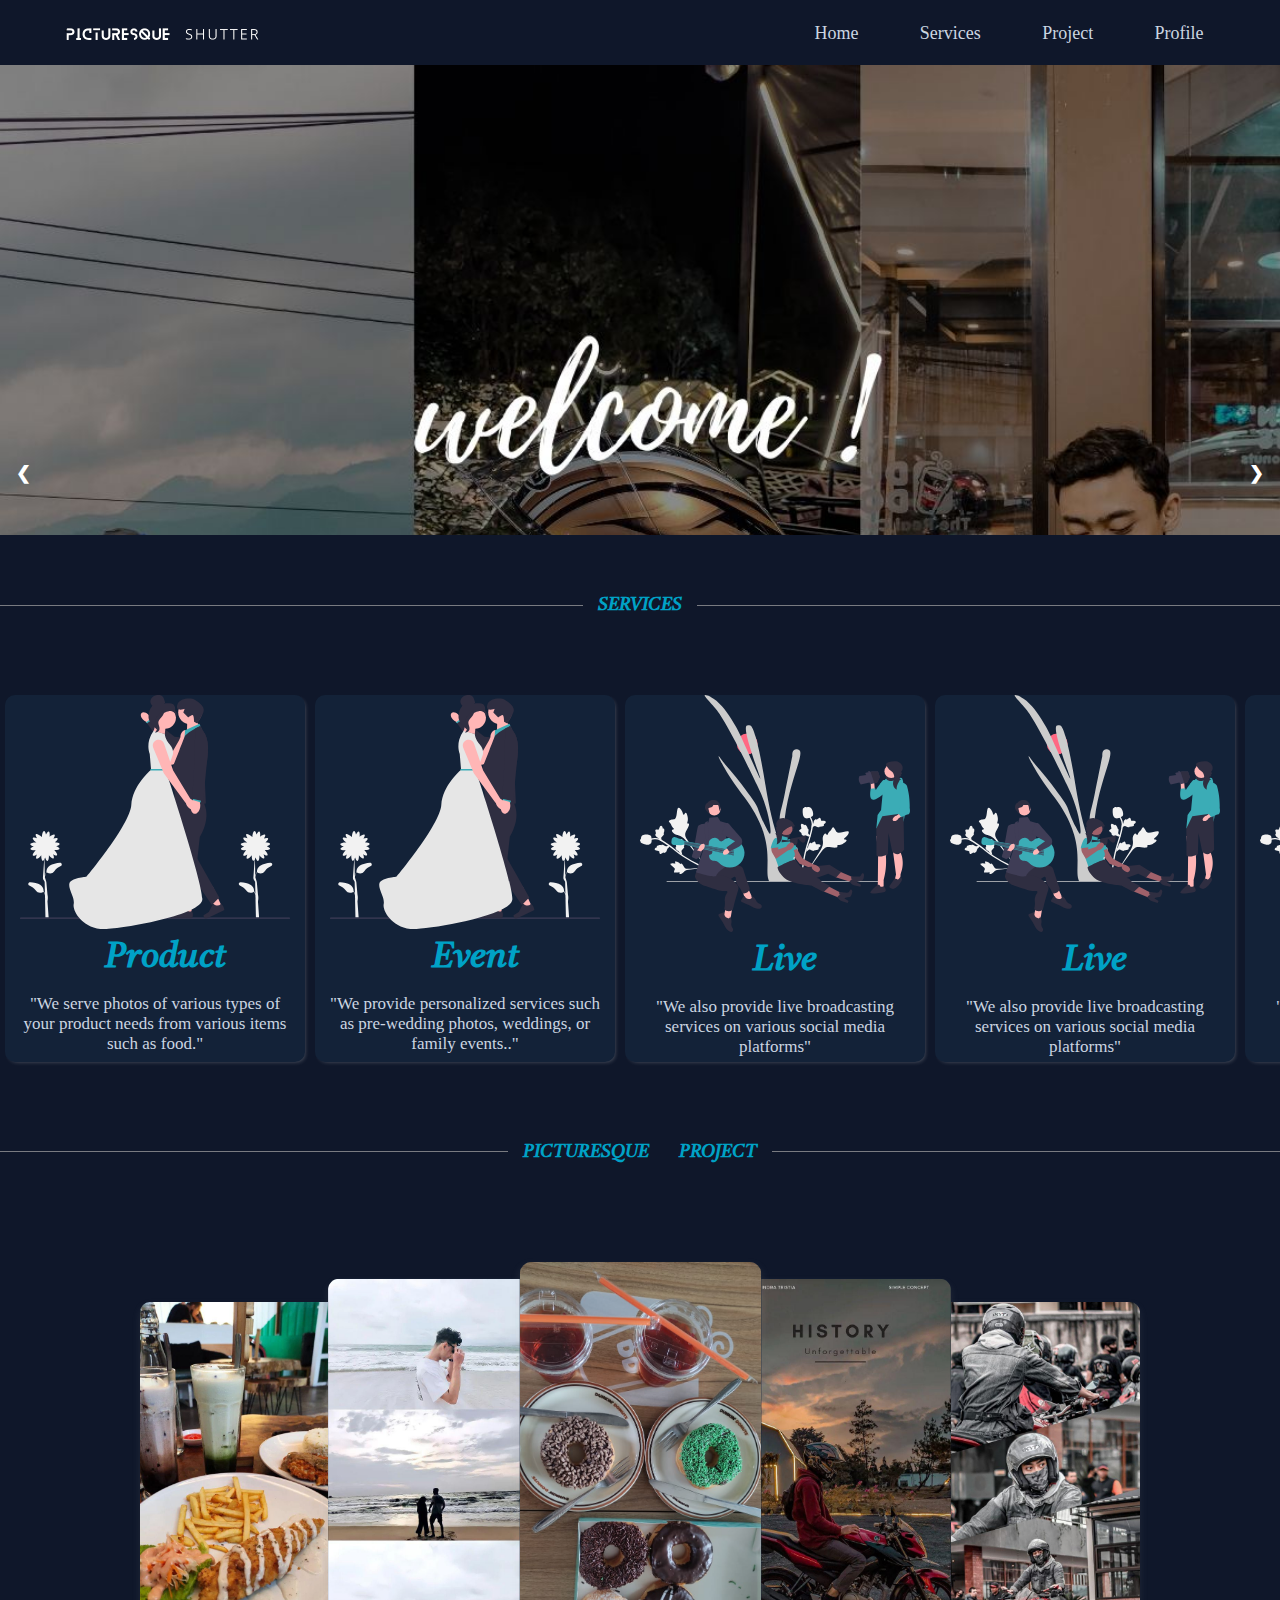
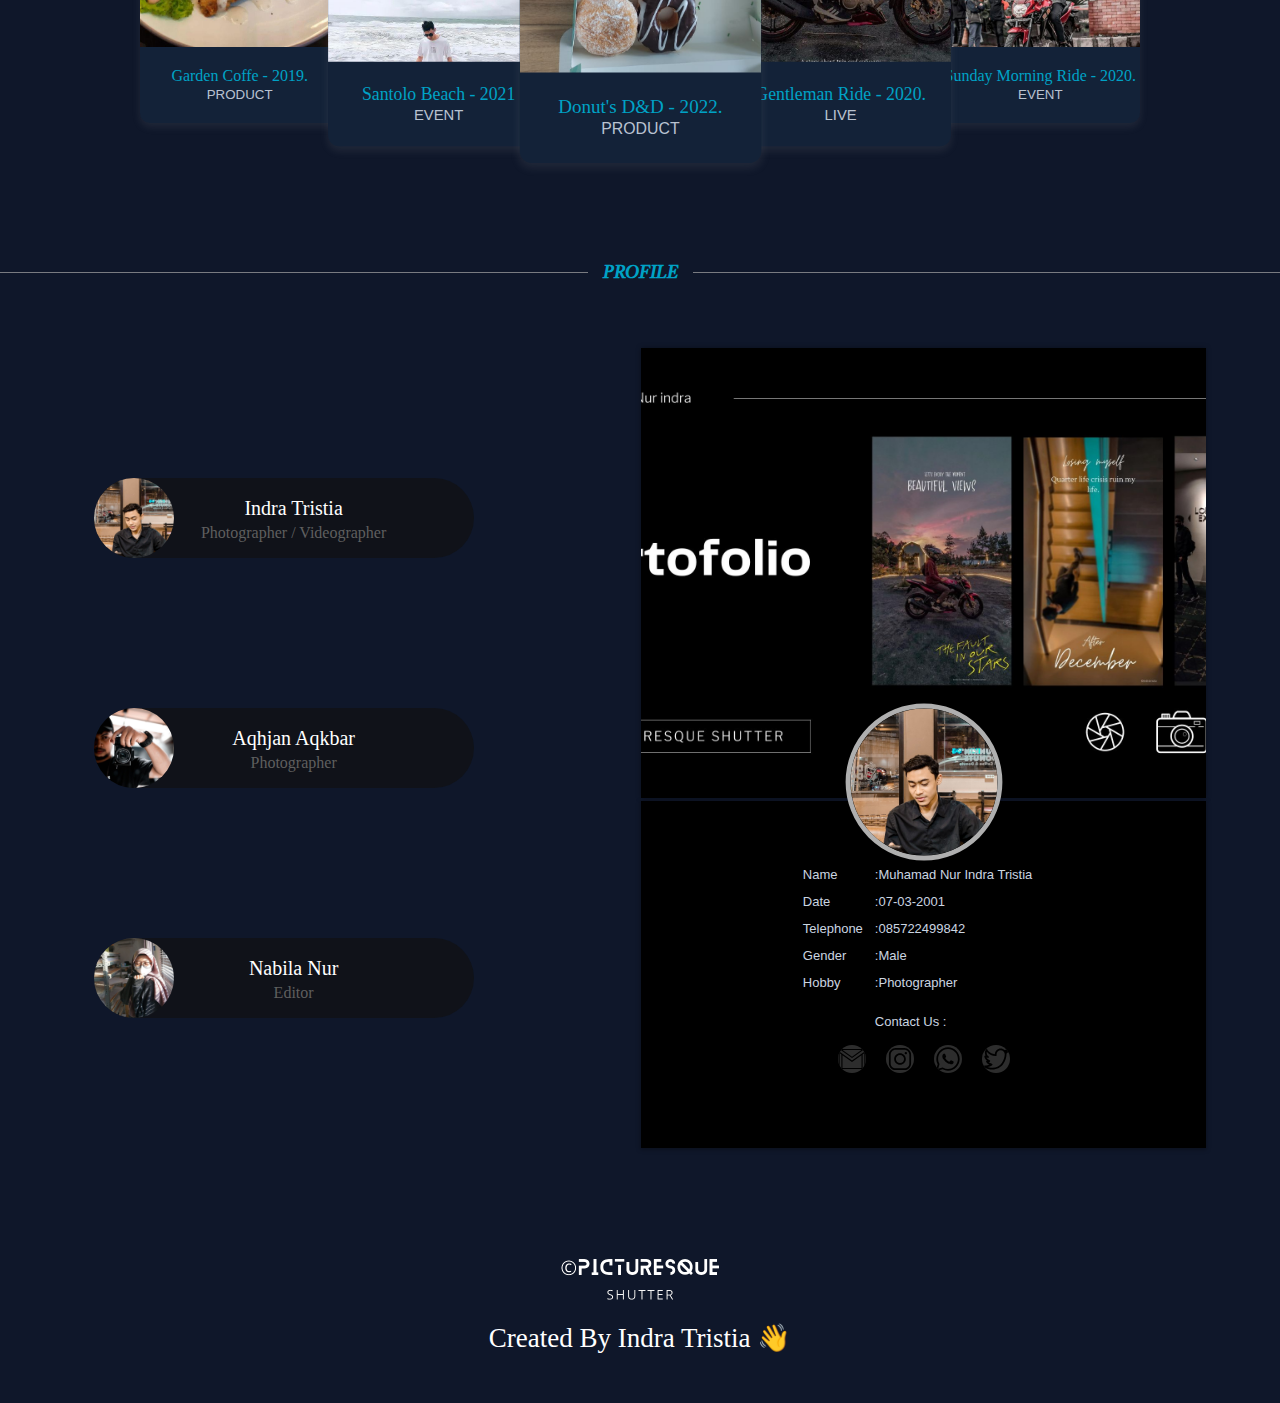
==== commit 4a1338e7: "overflow-x hidden carousel-container" ====
--- a/index.html
+++ b/index.html
@@ -4,7 +4,6 @@
 		<meta charset="UTF-8" />
 		<meta http-equiv="X-UA-Compatible" content="IE=edge" />
 		<meta name="viewport" content="width=device-width, initial-scale=1.0" />
-
 		<title>Home</title>
 		<link rel="stylesheet" href="assets/styles/style.css" />
 	</head>
--- a/assets/styles/style.css
+++ b/assets/styles/style.css
@@ -14,8 +14,6 @@
 }
 body {
 	font-family: "Times New Roman", Times, serif;
-	/* width: 100px; */
-	/* height: 100%; */
 	background-color: #0f172a;
 	overflow-x: hidden;
 }
@@ -60,12 +58,11 @@
 	background-color: var(--dark);
 	justify-content: space-between;
 	padding: 20px 0;
-	/* color: rgb(111, 111, 111); */
 	height: 25px;
 	align-items: center;
 	box-shadow: 0 2px 4px 0 rgba(1, 1, 1, 0.1);
 	font-size: 20px;
-	overflow-x: hidden;
+	overflow: hidden;
 }
 
 nav ul {
@@ -75,6 +72,7 @@
 	justify-content: space-evenly;
 	position: absolute;
 	right: 15px;
+	overflow-x: hidden;
 }
 
 nav ul li a {
@@ -146,17 +144,21 @@
 
 /* Jumbotron */
 .jumbotron-container {
-	/* max-height: 470px; */
+	max-height: 470px;
+	width: 100%;
+	/* margin: auto; */
 	padding: 0 0%;
+	overflow-x: hidden;
 }
 
 .carousel {
 	display: none;
 }
 .carousel-container img {
-	max-height: 89vmin;
+	height: 89vmin;
 	width: 100%;
 	object-fit: cover;
+	object-position: center;
 }
 
 .carousel-container {
@@ -555,6 +557,9 @@
 }
 
 @media screen and (max-width: 576px) {
+	.carousel-container img {
+		height: 50vmin;
+	}
 	.menu {
 		order: 1;
 		justify-items: end;
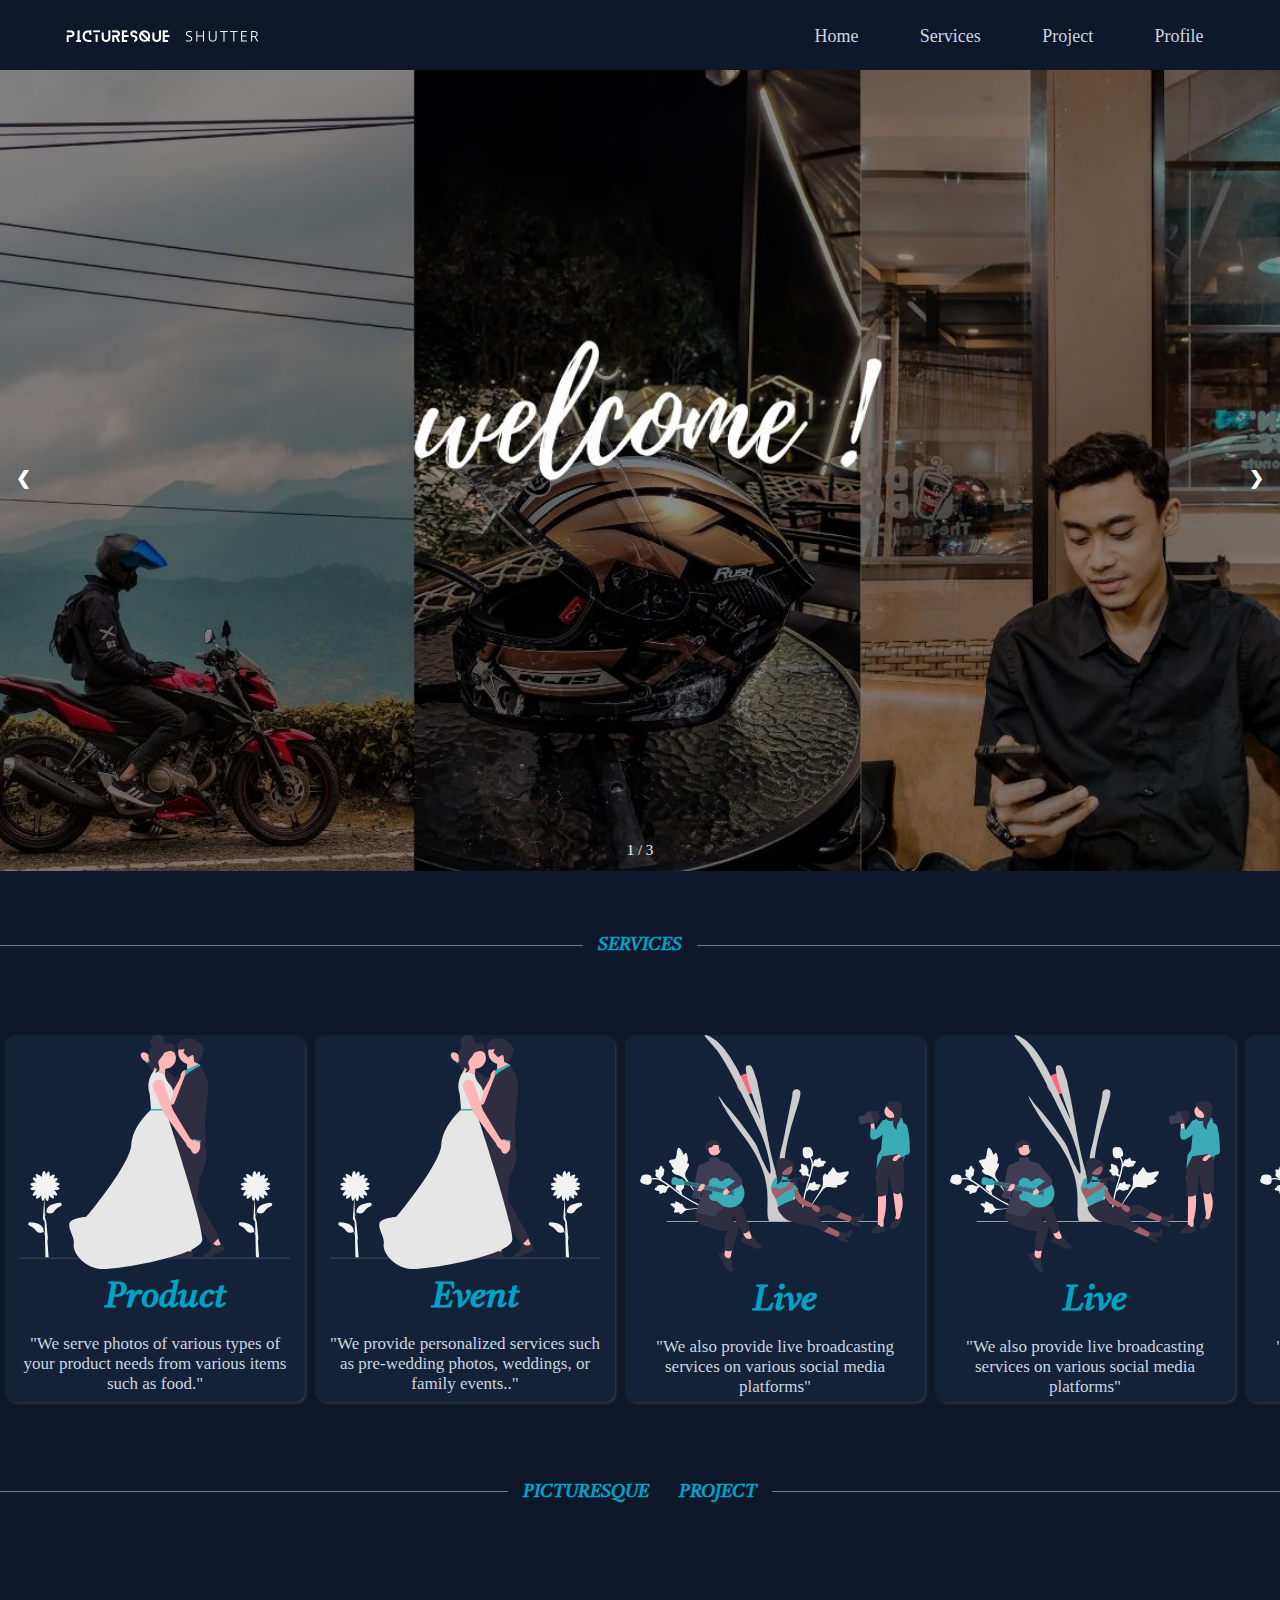
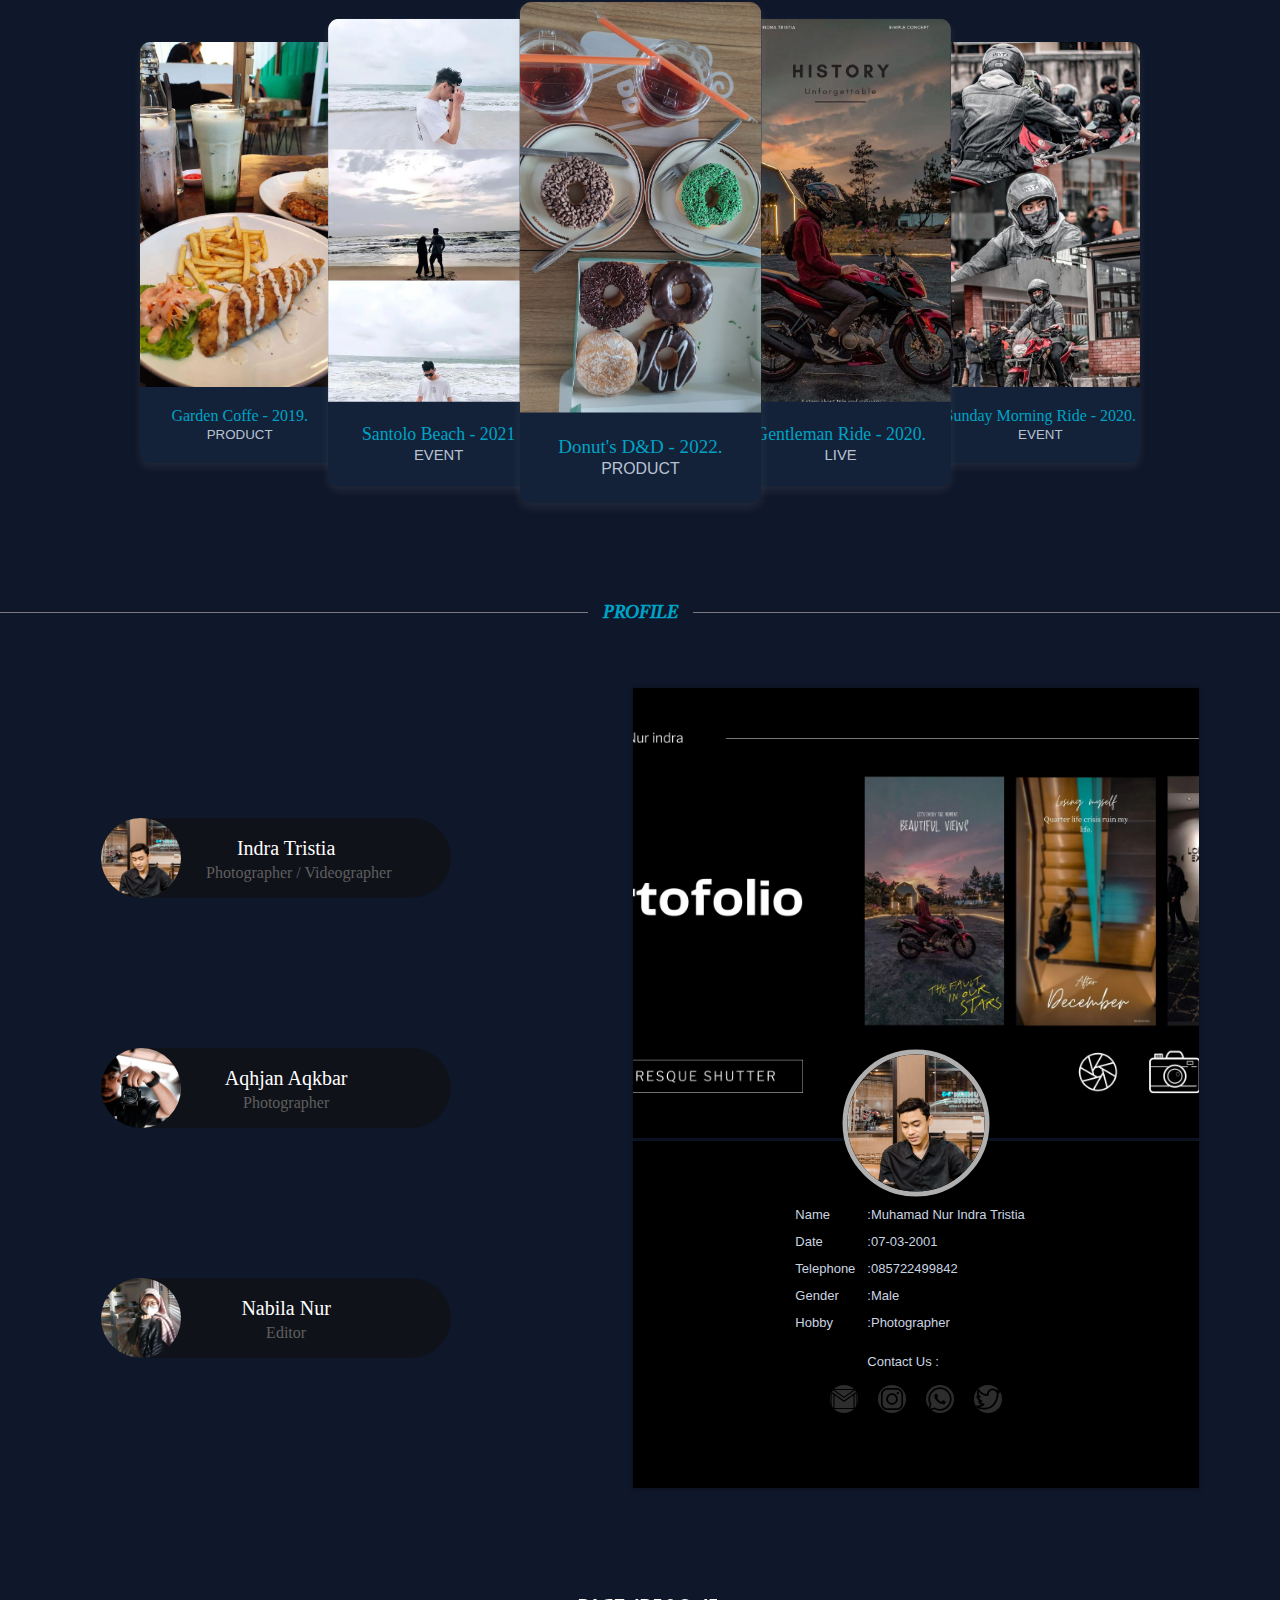
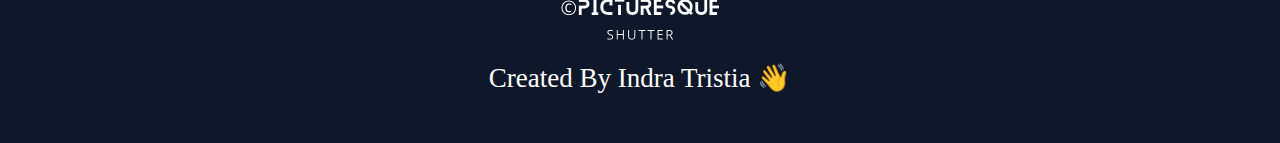
==== commit 542201b7: "border box root" ====
--- a/index.html
+++ b/index.html
@@ -55,9 +55,10 @@
 				</div>
 			</section>
 			<!-- end Jumbotron -->
+
 			<!-- Services -->
-			<article class="services" id="services">
-				<div class="breaker">
+			<article class="services">
+				<div class="breaker" id="services">
 					<div class="line"></div>
 					<span class="text-line"><strong>SERVICES</strong></span>
 					<div class="line"></div>
--- a/assets/styles/style.css
+++ b/assets/styles/style.css
@@ -7,6 +7,7 @@
 	--secondary: #64748b;
 	--light: #cbd5e1;
 	scroll-behavior: smooth;
+	box-sizing: border-box;
 }
 @font-face {
 	font-family: "Tiro Devanagari Marathi";
@@ -15,7 +16,6 @@
 body {
 	font-family: "Times New Roman", Times, serif;
 	background-color: #0f172a;
-	overflow-x: hidden;
 }
 
 h3 {
@@ -57,8 +57,8 @@
 	display: flex;
 	background-color: var(--dark);
 	justify-content: space-between;
-	padding: 20px 0;
-	height: 25px;
+	/* padding: 20px 0; */
+	height: 70px;
 	align-items: center;
 	box-shadow: 0 2px 4px 0 rgba(1, 1, 1, 0.1);
 	font-size: 20px;
@@ -144,11 +144,11 @@
 
 /* Jumbotron */
 .jumbotron-container {
-	max-height: 470px;
-	width: 100%;
-	/* margin: auto; */
+	/* max-height: 470px; */
+	width: 100%;
+	margin: auto;
 	padding: 0 0%;
-	overflow-x: hidden;
+	overflow: hidden;
 }
 
 .carousel {
@@ -270,6 +270,10 @@
 	padding: 20px 5px;
 }
 
+.service-container::-webkit-scrollbar {
+	width: 10px;
+}
+
 .service-container .product {
 	color: var(--light);
 	background-color: #132238;
@@ -449,7 +453,7 @@
 
 .crew {
 	display: inline-block;
-	width: 220px;
+	width: 350px;
 	padding: 0 80px;
 	height: 80px;
 	font-size: 16px;
@@ -464,7 +468,7 @@
 
 .crew img {
 	float: left;
-	margin: 0 10px 0 -80px;
+	margin: 0 20px 0 -80px;
 	height: 80px;
 	width: 80px;
 	border-radius: 50%;
@@ -476,6 +480,7 @@
 	display: block;
 	line-height: 20px;
 	padding: 0 5px;
+	white-space: nowrap;
 }
 
 .crew .nama {
@@ -588,7 +593,7 @@
 		justify-content: space-evenly;
 		align-items: center;
 		z-index: 4;
-		background-color: #64748b6c;
+		background-color: #000000;
 		margin-top: 65px;
 		transition: all 1s;
 		opacity: 0;
@@ -597,13 +602,13 @@
 	nav ul.slide {
 		opacity: 1;
 		transform: translateX(0);
-		color: #00a2c6;
+		overflow: hidden;
+		/* color: #00a2c6; */
 	}
 
 	.service-container {
 		padding: 20px 10px;
 		overflow-x: auto;
-		scroll-snap-align: start;
 	}
 
 	.prev,
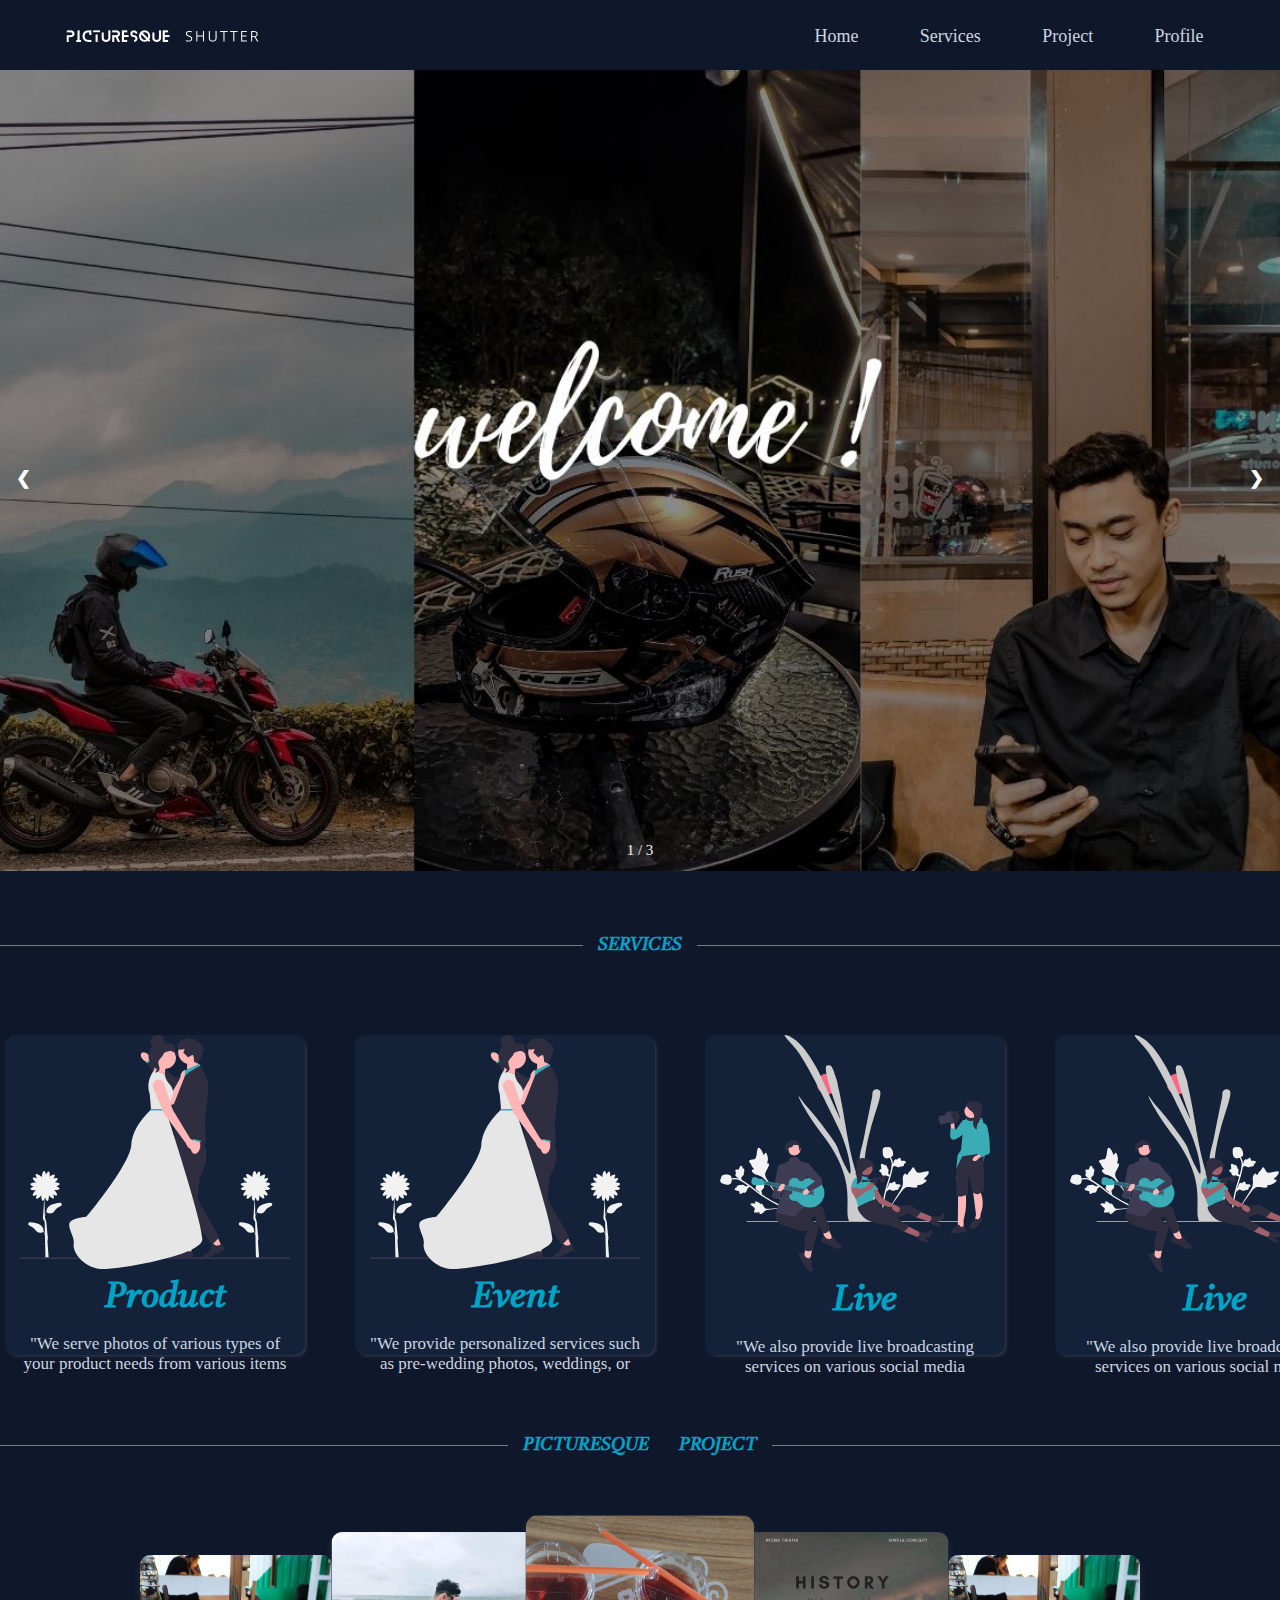
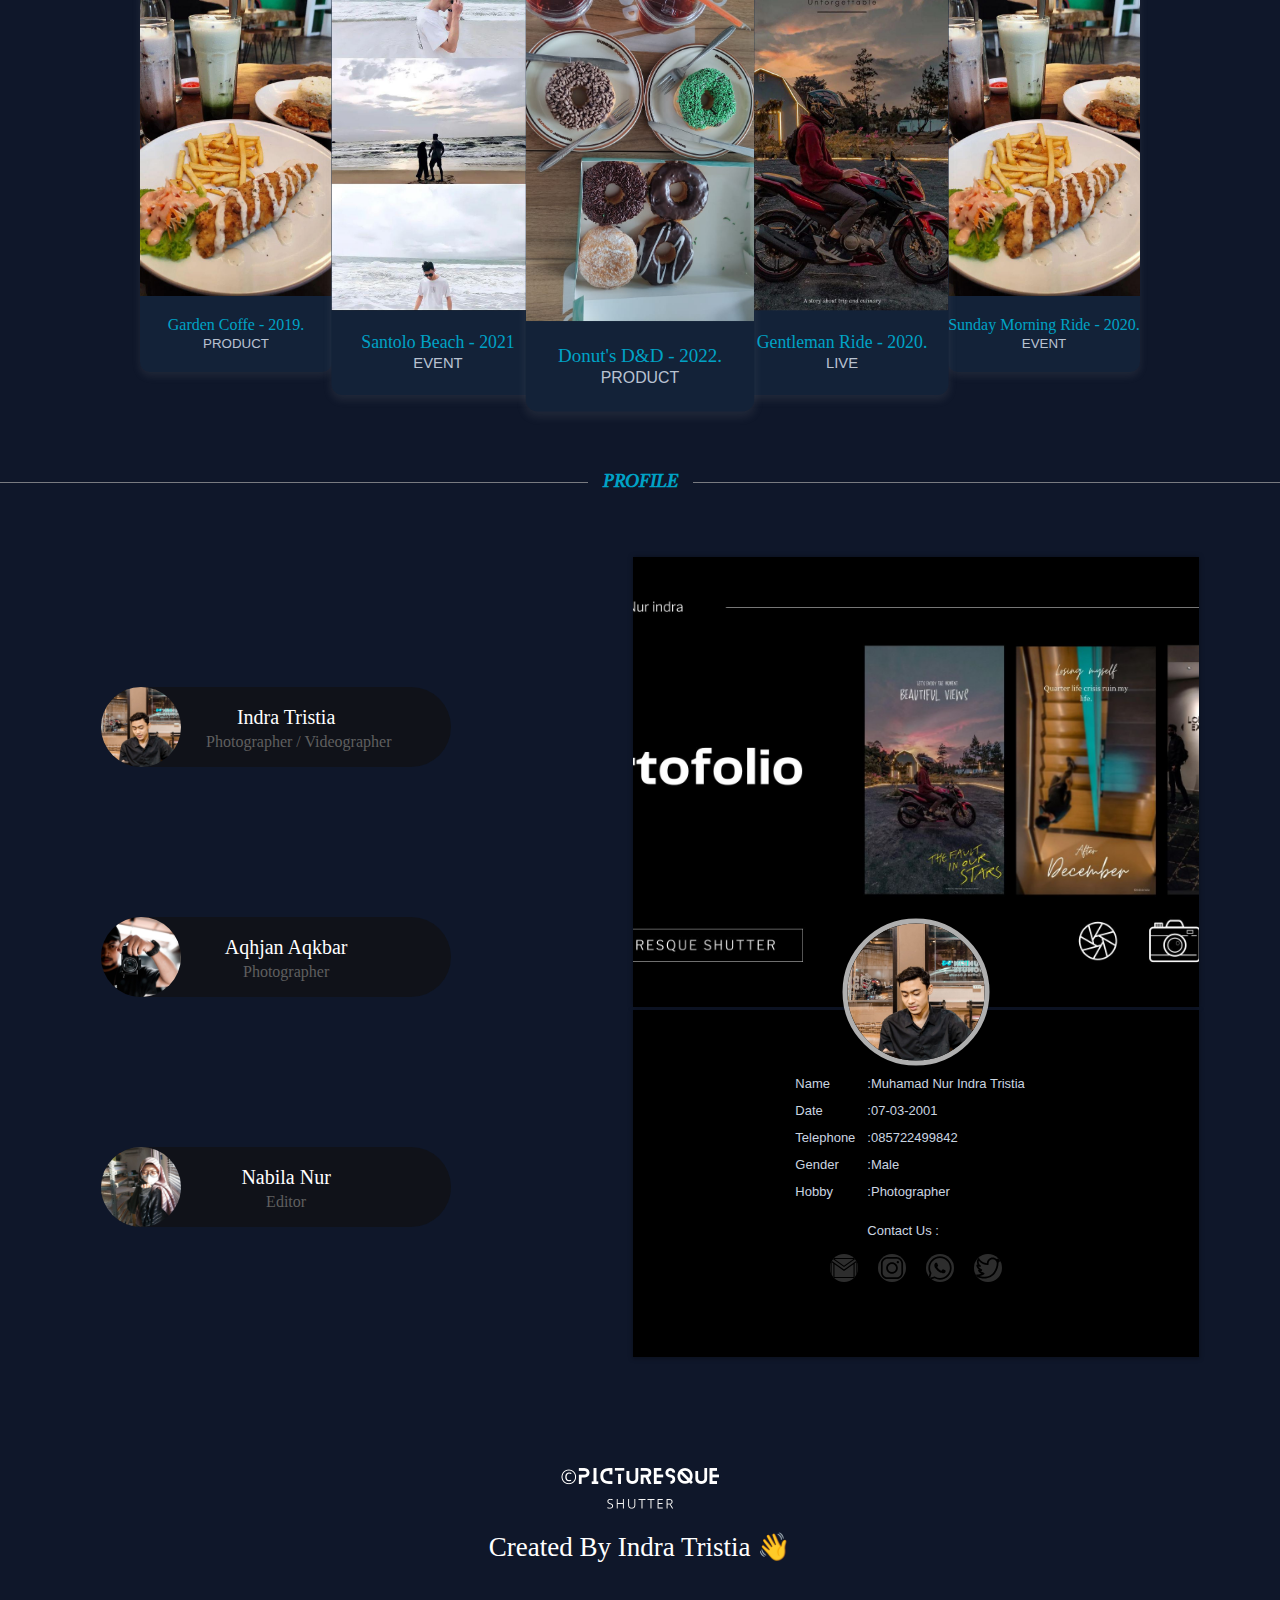
==== commit 9eba43c3: "update card 2" ====
--- a/index.html
+++ b/index.html
@@ -144,7 +144,7 @@
 					</div>
 				</div>
 				<div class="card">
-					<div class="header"><img src="assets/img/sunday.jpg" alt="sunday" /></div>
+					<div class="header"><img src="assets/img/garden.jpg" alt="sunday" /></div>
 					<div class="content">
 						<p>Sunday Morning Ride - 2020.</p>
 						<button>EVENT</button>
--- a/assets/styles/style.css
+++ b/assets/styles/style.css
@@ -265,7 +265,7 @@
 	display: grid;
 	grid-template-columns: auto-fit;
 	grid-auto-flow: column;
-	gap: 10px;
+	gap: 50px;
 	overflow-x: scroll;
 	padding: 20px 5px;
 }
@@ -275,10 +275,12 @@
 }
 
 .service-container .product {
+	display: grid;
 	color: var(--light);
 	background-color: #132238;
 	border-radius: 10px;
 	width: 300px;
+	height: 320px;
 	box-shadow: 2px 2px 5px -3px rgba(255, 255, 255, 0.396);
 	-webkit-box-shadow: 2px 2px 5px -3px rgba(255, 255, 255, 0.396);
 	-moz-box-shadow: 2px 2px 5px -3px rgba(255, 255, 255, 0.396);
@@ -308,8 +310,10 @@
 .card-container {
 	max-width: 1000px;
 	margin: 10px auto;
-	display: flex;
-	justify-content: center;
+	display: grid;
+	justify-items: center;
+	grid-template-columns: repeat(5, 1fr);
+	gap: 10px;
 }
 
 .card {
@@ -318,7 +322,7 @@
 	border-radius: 10px;
 	background-color: #132238;
 	overflow: hidden;
-	margin: 80px auto;
+	margin: 40px auto;
 	box-sizing: border-box;
 }
 
@@ -504,7 +508,6 @@
 	align-items: center;
 	flex-direction: column;
 	font-size: 3.1vmin;
-	overflow-y: hidden;
 }
 
 .footer-container p {
@@ -513,6 +516,7 @@
 	position: absolute;
 	z-index: 999;
 	margin-top: 120px;
+	text-align: center;
 }
 
 .footer-container img {
@@ -620,10 +624,6 @@
 		bottom: 8px;
 	}
 
-	.card-container {
-		flex-direction: column;
-		width: 87%;
-	}
 	.container-profile {
 		flex-direction: column;
 	}
@@ -638,24 +638,68 @@
 		flex-direction: column;
 	}
 
+	/* card */
+	.card-container {
+		width: 100%;
+		margin: 10px auto;
+		display: grid;
+		justify-items: center;
+		grid-template-columns: repeat(5, 1fr);
+		gap: 25px;
+		overflow-x: scroll;
+	}
+	.card-container::-webkit-scrollbar {
+		width: 10px;
+	}
+
+	.card {
+		box-shadow: 0 4px 8px 0 rgba(175, 175, 175, 0.115);
+		transition: 0.3s;
+		border-radius: 10px;
+		background-color: #132238;
+		overflow: hidden;
+		margin: 40px auto;
+		box-sizing: border-box;
+		width: 200px;
+		height: 450px;
+	}
+
 	.card .header {
-		max-height: 560px;
+		max-height: 475px;
 		/* background-color: #666; */
 		overflow: hidden;
 	}
 
 	.header img {
-		width: 50vmin;
+		width: 200px;
+		vertical-align: middle;
+		object-fit: cover;
+		background-position: center;
 	}
 
 	.card .content {
-		text-align: center;
-		padding: 20px 0;
+		box-sizing: border-box;
+		padding: 30px 0;
 		width: 100%;
+		/* background-color: #ffffff; */
+		color: var(--primary);
+	}
+	.card .content > button {
+		color: var(--light);
+		background-color: transparent;
+		border: none;
+		width: 70px;
+		opacity: 0.9;
+	}
+
+	.card:hover {
+		z-index: 0;
+		cursor: pointer;
 	}
 
 	.card.besar {
 		transform: scale(1);
+		z-index: 0;
 	}
 
 	.card.medium {
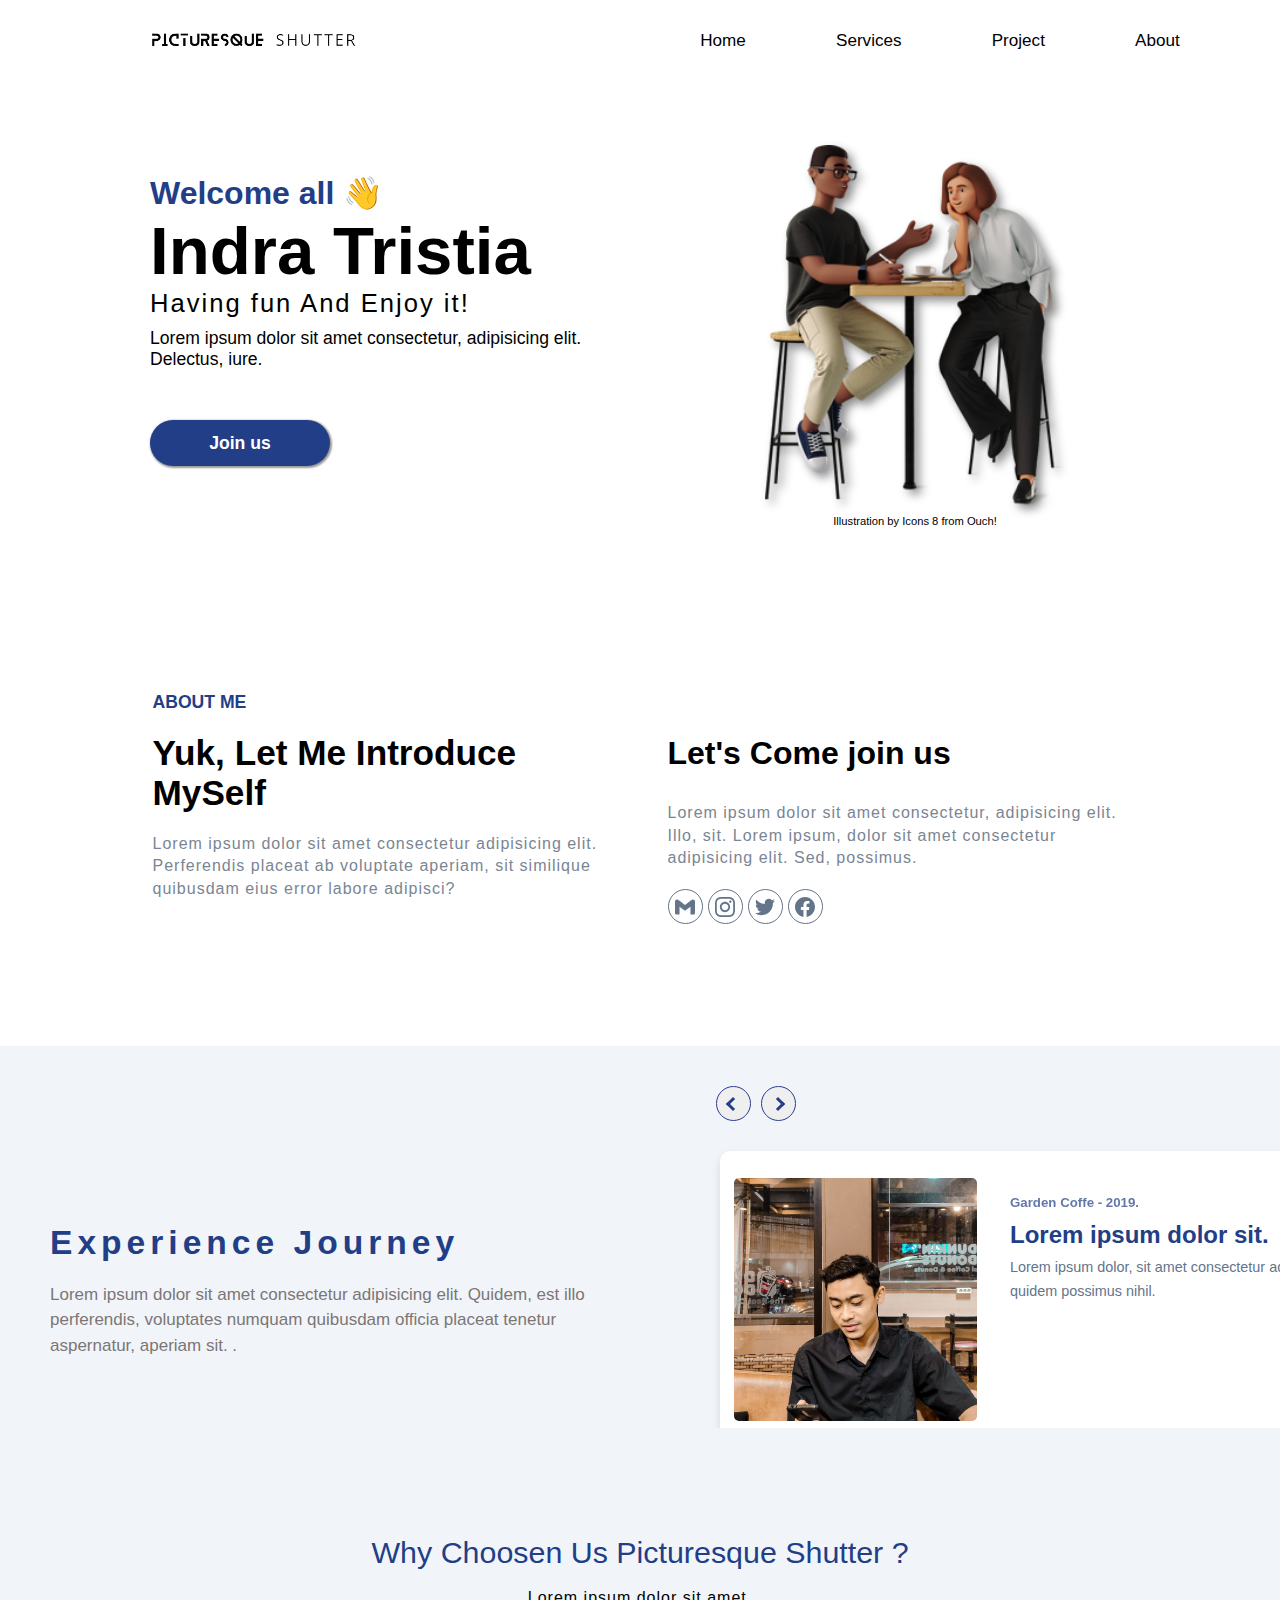
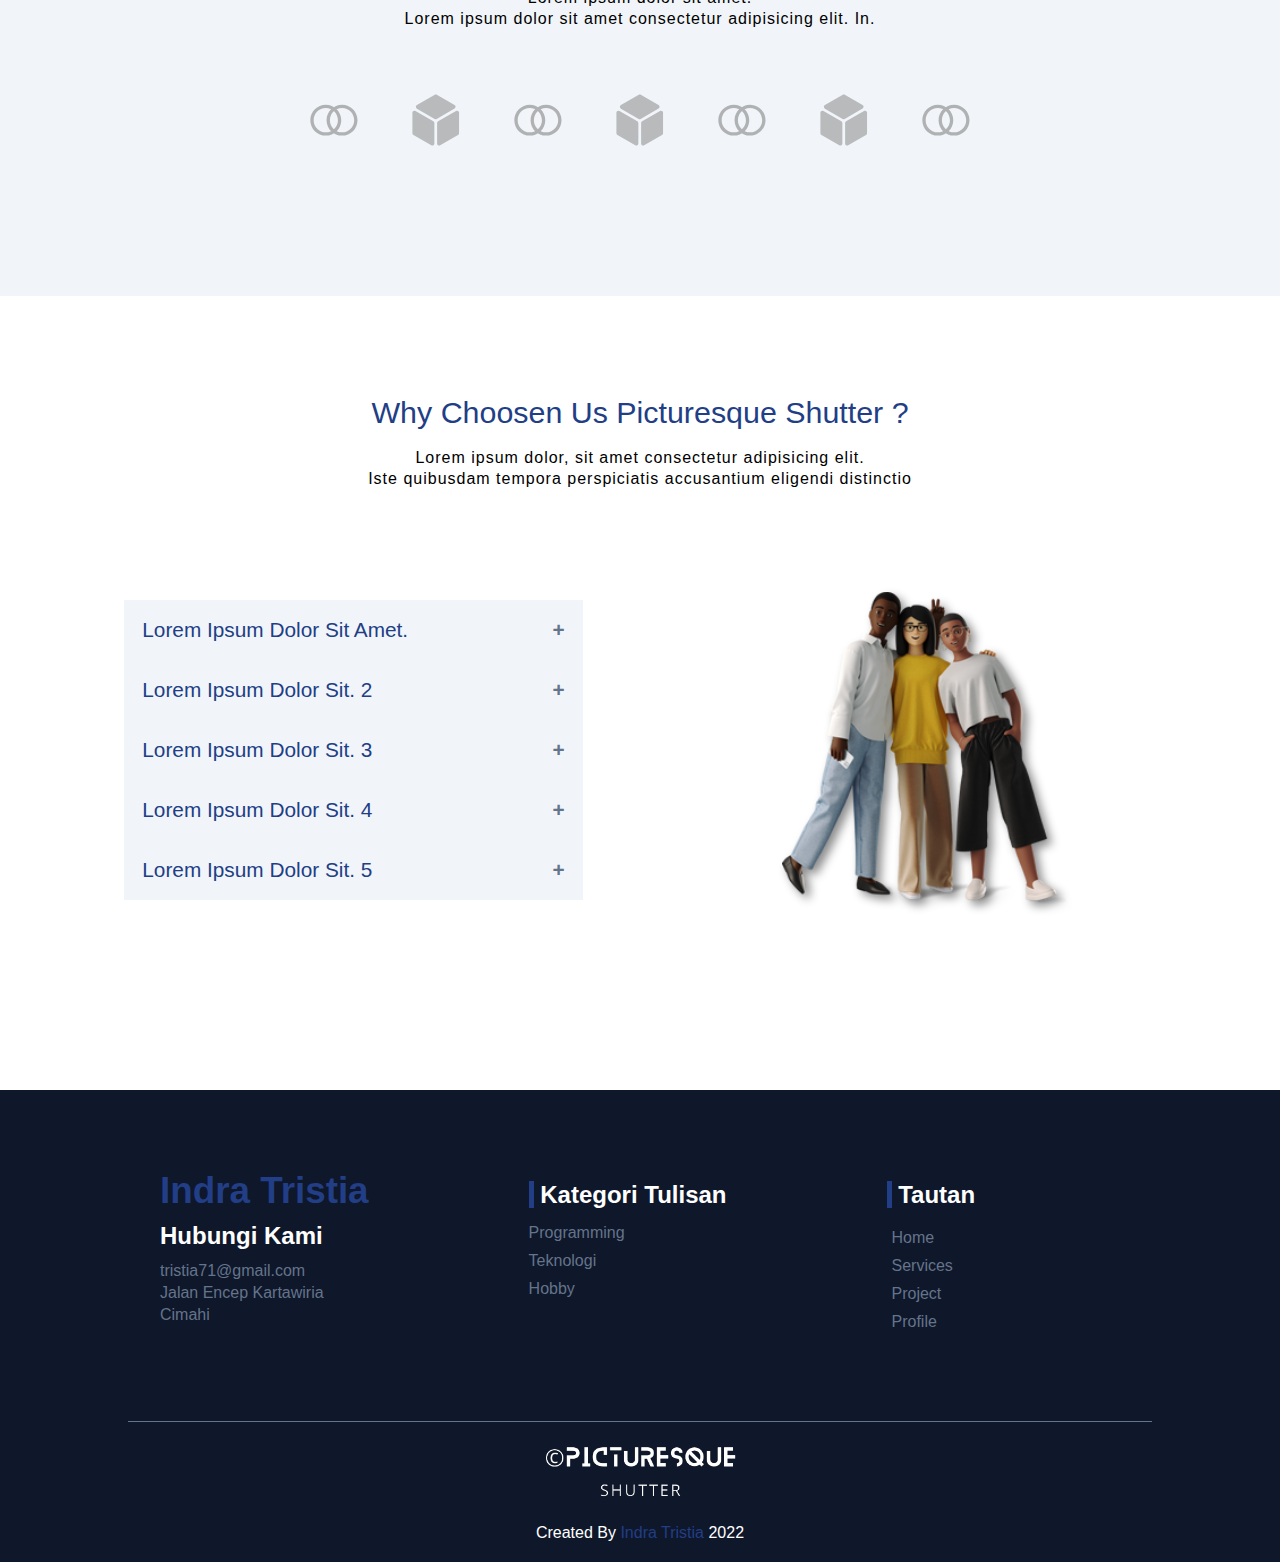
==== commit de51ea83: "updated" ====
--- a/index.html
+++ b/index.html
@@ -11,13 +11,13 @@
 		<header>
 			<nav>
 				<div class="logo">
-					<img src="assets/img/picturesque-dark/6-removebg-preview.png" alt="logo header" />
+					<img src="assets/img/logo/logo-header-resize.png" alt="logo header" />
 				</div>
 				<ul>
 					<li><a href="#home">Home</a></li>
 					<li><a href="#services">Services</a></li>
 					<li><a href="#project">Project</a></li>
-					<li><a href="#profile">Profile</a></li>
+					<li><a href="#about">About</a></li>
 				</ul>
 
 				<div class="menu">
@@ -32,204 +32,278 @@
 		</header>
 
 		<main>
-			<!-- Jumbotron -->
-			<section class="jumbotron-container" id="home">
-				<div class="carousel-container">
-					<div class="carousel fade">
-						<img src="assets/img/carousel/welcome.jpg" alt="welcome" />
-						<div class="text">1 / 3</div>
-					</div>
-
-					<div class="carousel fade">
-						<img src="assets/img/carousel/shutter.jpg" alt="shutter" />
-						<div class="text">2 / 3</div>
-					</div>
-
-					<div class="carousel fade">
-						<img src="assets/img/carousel/business.jpg" alt="business" />
-						<div class="text">3 / 3</div>
-					</div>
-
-					<a class="prev" onclick="plusSlides(-1)">❮</a>
-					<a class="next" onclick="plusSlides(1)">❯</a>
+			<!-- Hero -->
+			<section class="hero" id="home">
+				<div class="hero-container">
+					<div class="greeting-hero">
+						<h1>Welcome all 👋 <span> Indra Tristia </span></h1>
+						<h3>Having fun And Enjoy it!</h3>
+						<p>Lorem ipsum dolor sit amet consectetur, adipisicing elit. Delectus, iure.</p>
+						<button>Join us</button>
+					</div>
+					<div class="image-hero">
+						<img src="assets/img/hero-image.png" alt="" />
+						<a href="https://icons8.com/illustrations/author/zD2oqC8lLBBA">Illustration by Icons 8 from Ouch!</a>
+					</div>
 				</div>
 			</section>
-			<!-- end Jumbotron -->
-
-			<!-- Services -->
-			<article class="services">
-				<div class="breaker" id="services">
-					<div class="line"></div>
-					<span class="text-line"><strong>SERVICES</strong></span>
-					<div class="line"></div>
-				</div>
-
-				<section class="service-container">
-					<section class="product">
-						<img src="assets/svg/wedding.svg" alt="product" />
-						<div>
-							<h3>Product</h3>
-							<p>"We serve photos of various types of your product needs from various items such as food."</p>
-						</div>
-					</section>
-
-					<section class="product">
-						<img src="assets/svg/wedding.svg" alt="event" />
-						<div>
-							<h3>Event</h3>
-							<p>"We provide personalized services such as pre-wedding photos, weddings, or family events.."</p>
-						</div>
-					</section>
-
-					<section class="product">
-						<img src="assets/svg/live1.svg" alt="live-2" />
-						<div>
-							<h3>Live</h3>
-							<p>"We also provide live broadcasting services on various social media platforms"</p>
-						</div>
-					</section>
-					<section class="product">
-						<img src="assets/svg/live1.svg" alt="live-2" />
-						<div>
-							<h3>Live</h3>
-							<p>"We also provide live broadcasting services on various social media platforms"</p>
-						</div>
-					</section>
-					<section class="product">
-						<img src="assets/svg/live1.svg" alt="live-2" />
-						<div>
-							<h3>Live</h3>
-							<p>"We also provide live broadcasting services on various social media platforms"</p>
-						</div>
-					</section>
-				</section>
+			<!-- end Hero -->
+			<section class="about" id="about">
+				<div class="about-container">
+					<div class="about-left">
+						<h4>About me</h4>
+						<h2>Yuk, Let Me Introduce MySelf</h2>
+						<p>Lorem ipsum dolor sit amet consectetur adipisicing elit. Perferendis placeat ab voluptate aperiam, sit similique quibusdam eius error labore adipisci?</p>
+					</div>
+					<div class="about-right">
+						<h3>Let's Come join us</h3>
+						<p>Lorem ipsum dolor sit amet consectetur, adipisicing elit. Illo, sit. Lorem ipsum, dolor sit amet consectetur adipisicing elit. Sed, possimus.</p>
+						<div class="about-right-icon">
+							<!-- gmail -->
+							<a href="https://www.instagram.com/indratrst/" target="_blank" class="about-icon">
+								<svg role="img" class="fill-current" style="color: white" width="20" viewBox="0 0 24 24" xmlns="http://www.w3.org/2000/svg">
+									<title>Gmail</title>
+									<path
+										d="M24 5.457v13.909c0 .904-.732 1.636-1.636 1.636h-3.819V11.73L12 16.64l-6.545-4.91v9.273H1.636A1.636 1.636 0 0 1 0 19.366V5.457c0-2.023 2.309-3.178 3.927-1.964L5.455 4.64 12 9.548l6.545-4.91 1.528-1.145C21.69 2.28 24 3.434 24 5.457z"
+									/>
+								</svg>
+							</a>
+
+							<!-- instagram -->
+							<a href="https://www.instagram.com/indratrst/" target="_blank" class="about-icon">
+								<svg role="img" class="fill-current" width="20" viewBox="0 0 24 24" xmlns="http://www.w3.org/2000/svg">
+									<title>Instagram</title>
+									<path
+										d="M12 0C8.74 0 8.333.015 7.053.072 5.775.132 4.905.333 4.14.63c-.789.306-1.459.717-2.126 1.384S.935 3.35.63 4.14C.333 4.905.131 5.775.072 7.053.012 8.333 0 8.74 0 12s.015 3.667.072 4.947c.06 1.277.261 2.148.558 2.913.306.788.717 1.459 1.384 2.126.667.666 1.336 1.079 2.126 1.384.766.296 1.636.499 2.913.558C8.333 23.988 8.74 24 12 24s3.667-.015 4.947-.072c1.277-.06 2.148-.262 2.913-.558.788-.306 1.459-.718 2.126-1.384.666-.667 1.079-1.335 1.384-2.126.296-.765.499-1.636.558-2.913.06-1.28.072-1.687.072-4.947s-.015-3.667-.072-4.947c-.06-1.277-.262-2.149-.558-2.913-.306-.789-.718-1.459-1.384-2.126C21.319 1.347 20.651.935 19.86.63c-.765-.297-1.636-.499-2.913-.558C15.667.012 15.26 0 12 0zm0 2.16c3.203 0 3.585.016 4.85.071 1.17.055 1.805.249 2.227.415.562.217.96.477 1.382.896.419.42.679.819.896 1.381.164.422.36 1.057.413 2.227.057 1.266.07 1.646.07 4.85s-.015 3.585-.074 4.85c-.061 1.17-.256 1.805-.421 2.227-.224.562-.479.96-.899 1.382-.419.419-.824.679-1.38.896-.42.164-1.065.36-2.235.413-1.274.057-1.649.07-4.859.07-3.211 0-3.586-.015-4.859-.074-1.171-.061-1.816-.256-2.236-.421-.569-.224-.96-.479-1.379-.899-.421-.419-.69-.824-.9-1.38-.165-.42-.359-1.065-.42-2.235-.045-1.26-.061-1.649-.061-4.844 0-3.196.016-3.586.061-4.861.061-1.17.255-1.814.42-2.234.21-.57.479-.96.9-1.381.419-.419.81-.689 1.379-.898.42-.166 1.051-.361 2.221-.421 1.275-.045 1.65-.06 4.859-.06l.045.03zm0 3.678c-3.405 0-6.162 2.76-6.162 6.162 0 3.405 2.76 6.162 6.162 6.162 3.405 0 6.162-2.76 6.162-6.162 0-3.405-2.76-6.162-6.162-6.162zM12 16c-2.21 0-4-1.79-4-4s1.79-4 4-4 4 1.79 4 4-1.79 4-4 4zm7.846-10.405c0 .795-.646 1.44-1.44 1.44-.795 0-1.44-.646-1.44-1.44 0-.794.646-1.439 1.44-1.439.793-.001 1.44.645 1.44 1.439z"
+									/>
+								</svg>
+							</a>
+
+							<!-- twitter -->
+							<a href="https://www.twitter.com/indratrst/" target="_blank" class="about-icon">
+								<svg role="img" class="fill-current" width="20" viewBox="0 0 24 24" xmlns="http://www.w3.org/2000/svg">
+									<title>Twitter</title>
+									<path
+										d="M23.953 4.57a10 10 0 01-2.825.775 4.958 4.958 0 002.163-2.723c-.951.555-2.005.959-3.127 1.184a4.92 4.92 0 00-8.384 4.482C7.69 8.095 4.067 6.13 1.64 3.162a4.822 4.822 0 00-.666 2.475c0 1.71.87 3.213 2.188 4.096a4.904 4.904 0 01-2.228-.616v.06a4.923 4.923 0 003.946 4.827 4.996 4.996 0 01-2.212.085 4.936 4.936 0 004.604 3.417 9.867 9.867 0 01-6.102 2.105c-.39 0-.779-.023-1.17-.067a13.995 13.995 0 007.557 2.209c9.053 0 13.998-7.496 13.998-13.985 0-.21 0-.42-.015-.63A9.935 9.935 0 0024 4.59z"
+									/>
+								</svg>
+							</a>
+
+							<!-- facebook -->
+							<a href="https://www.facebook.com/indratristia/" target="_blank" class="about-icon">
+								<svg role="img" class="fill-current" width="20" viewBox="0 0 24 24" xmlns="http://www.w3.org/2000/svg">
+									<title>Facebook</title>
+									<path
+										d="M24 12.073c0-6.627-5.373-12-12-12s-12 5.373-12 12c0 5.99 4.388 10.954 10.125 11.854v-8.385H7.078v-3.47h3.047V9.43c0-3.007 1.792-4.669 4.533-4.669 1.312 0 2.686.235 2.686.235v2.953H15.83c-1.491 0-1.956.925-1.956 1.874v2.25h3.328l-.532 3.47h-2.796v8.385C19.612 23.027 24 18.062 24 12.073z"
+									/>
+								</svg>
+							</a>
+						</div>
+					</div>
+				</div>
+			</section>
+			<article class="card-container" id="project">
+				<div class="wrapping">
+					<h2>Experience Journey</h2>
+					<p>Lorem ipsum dolor sit amet consectetur adipisicing elit. Quidem, est illo perferendis, voluptates numquam quibusdam officia placeat tenetur aspernatur, aperiam sit. .</p>
+				</div>
+				<div class="group">
+					<div class="arrow">
+						<button class="left" id="left"><span class="arrow-left"></span></button>
+						<button class="right" id="right"><span class="arrow-right"></span></button>
+					</div>
+					<!-- <div class="cage-card" id="cage-card"> -->
+					<div class="slider">
+						<div class="slider-inner">
+							<div class="card">
+								<div class="header"><img src="assets/img/crew1.jpg" alt="" /></div>
+								<div class="content">
+									<h5>Garden Coffe - 2019.</h5>
+									<h2>Lorem ipsum dolor sit.</h2>
+									<p>Lorem ipsum dolor, sit amet consectetur adipisicing elit. Modi ea repellendus quidem possimus nihil.</p>
+								</div>
+							</div>
+							<div class="card">
+								<div class="header"><img src="assets/img/crew2.jpg" alt="beach" /></div>
+								<div class="content">
+									<h5>Garden Coffe - 2019.</h5>
+									<h2>Lorem ipsum dolor sit.</h2>
+									<p>Lorem ipsum dolor, sit amet consectetur adipisicing elit. Modi ea repellendus quidem possimus nihil.</p>
+									<!-- <button>EVENT</button> -->
+								</div>
+							</div>
+							<div class="card">
+								<div class="header"><img src="assets/img/crew3.jpg" alt="donut" /></div>
+								<div class="content">
+									<h5>Garden Coffe - 2019.</h5>
+									<h2>Lorem ipsum dolor sit.</h2>
+									<p>Lorem ipsum dolor, sit amet consectetur adipisicing elit. Modi ea repellendus quidem possimus nihil.</p>
+									<!-- <button>PRODUCT</button> -->
+								</div>
+							</div>
+							<div class="card">
+								<div class="header"><img src="assets/img/crew1.jpg" alt="gentleman" /></div>
+								<div class="content">
+									<h5>Garden Coffe - 2019.</h5>
+									<h2>Lorem ipsum dolor sit.</h2>
+									<p>Lorem ipsum dolor, sit amet consectetur adipisicing elit. Modi ea repellendus quidem possimus nihil.</p>
+									<!-- <button>LIVE</button> -->
+								</div>
+							</div>
+							<div class="card">
+								<div class="header"><img src="assets/img/crew2.jpg" alt="sunday" /></div>
+								<div class="content">
+									<h5>Garden Coffe - 2019.</h5>
+									<h2>Lorem ipsum dolor sit.</h2>
+									<p>Lorem ipsum dolor, sit amet consectetur adipisicing elit. Modi ea repellendus quidem possimus nihil.</p>
+									<!-- <button>EVENT</button> -->
+								</div>
+							</div>
+							<div class="card">
+								<div class="header"><img src="assets/img/crew3.jpg" alt="sunday" /></div>
+								<div class="content">
+									<h5>Garden Coffe - 2019.</h5>
+									<h2>Lorem ipsum dolor sit.</h2>
+									<p>Lorem ipsum dolor, sit amet consectetur adipisicing elit. Modi ea repellendus quidem possimus nihil.</p>
+									<!-- <button>EVENT</button> -->
+								</div>
+							</div>
+							<!-- </div> -->
+						</div>
+					</div>
+				</div>
 			</article>
-			<!-- end Services -->
-
-			<!-- Card -->
-			<div class="breaker" id="project">
-				<div class="line"></div>
-				<span class="text-line"><strong>PICTURESQUE</strong></span>
-				<span class="text-line"><strong>PROJECT</strong></span>
-				<div class="line"></div>
-			</div>
-
-			<article class="card-container">
-				<div class="card">
-					<div class="header"><img src="assets/img/garden.jpg" alt="garden" /></div>
-					<div class="content">
-						<p>Garden Coffe - 2019.</p>
-						<button>PRODUCT</button>
-					</div>
-				</div>
-				<div class="card medium">
-					<div class="header"><img src="assets/img/beach.jpg" alt="beach" /></div>
-					<div class="content">
-						<p>Santolo Beach - 2021</p>
-						<button>EVENT</button>
-					</div>
-				</div>
-				<div class="card besar">
-					<div class="header"><img src="assets/img/donut.jpg" alt="donut" /></div>
-					<div class="content">
-						<p>Donut's D&D - 2022.</p>
-						<button>PRODUCT</button>
-					</div>
-				</div>
-				<div class="card medium">
-					<div class="header"><img src="assets/img/gentleman.jpg" alt="gentleman" /></div>
-					<div class="content">
-						<p>Gentleman Ride - 2020.</p>
-						<button>LIVE</button>
-					</div>
-				</div>
-				<div class="card">
-					<div class="header"><img src="assets/img/garden.jpg" alt="sunday" /></div>
-					<div class="content">
-						<p>Sunday Morning Ride - 2020.</p>
-						<button>EVENT</button>
-					</div>
-				</div>
-			</article>
-			<!-- End Card -->
-
-			<!-- Profile -->
-			<div class="breaker" id="profile">
-				<div class="line"></div>
-				<span class="text-line"><strong>PROFILE</strong></span>
-				<div class="line"></div>
-			</div>
-			<section class="pembungkus">
-				<div class="profile-container">
-					<div class="crew">
-						<img src="assets/img/crew1.jpg" width="96" height="96" />
-						<span class="nama">Indra Tristia</span>
-						<span class="capt">Photographer / Videographer</span>
-					</div>
-					<div class="crew">
-						<img src="assets/img/crew2.jpg" width="96" height="96" />
-						<span class="nama">Aqhjan Aqkbar</span>
-						<span class="capt">Photographer</span>
-					</div>
-					<div class="crew">
-						<img src="assets/img/crew3.jpg" width="96" height="96" />
-						<span class="nama">Nabila Nur</span>
-						<span class="capt">Editor </span>
-					</div>
-				</div>
-
-				<aside class="profile-container">
-					<div class="avatar-container">
-						<img src="assets/img/crew1.jpg" alt="foto-profile" width="30px" />
-					</div>
-					<div class="biodata-container">
-						<table>
-							<tr>
-								<td>Name</td>
-								<td>:Muhamad Nur Indra Tristia</td>
-							</tr>
-							<tr>
-								<td>Date</td>
-								<td>:07-03-2001</td>
-							</tr>
-							<tr>
-								<td>Telephone</td>
-								<td>:085722499842</td>
-							</tr>
-							<tr>
-								<td>Gender</td>
-								<td>:Male</td>
-							</tr>
-							<tr>
-								<td>Hobby</td>
-								<td>:Photographer</td>
-							</tr>
-							<tr>
-								<td></td>
-							</tr>
-							<tr>
-								<td></td>
-								<td>Contact Us :</td>
-								<td></td>
-							</tr>
-						</table>
-
-						<div class="icon"><img src="assets/icon/icon-gmail.svg" alt="icon-instagram" width="20px" /></div>
-						<div class="icon"><img src="assets/icon/icon-instagram.svg" alt="icon-instagram" width="20px" /></div>
-						<div class="icon"><img src="assets/icon/icon-whatsapp.svg" alt="icon-whatsapp" width="20px" /></div>
-						<div class="icon"><img src="assets/icon/icon-twitter.svg" alt="icon-twitter" width="20px" /></div>
-					</div>
-				</aside>
+
+			<section class="trusted" id="">
+				<div class="container-trusted">
+					<div class="typography">
+						<h2>Why Choosen Us Picturesque Shutter ?</h2>
+						<p>
+							Lorem ipsum dolor sit amet. <br />
+							Lorem ipsum dolor sit amet consectetur adipisicing elit. In.
+						</p>
+					</div>
+					<div class="content-trusted">
+						<img src="assets/icon/client-2.svg" alt="" />
+						<img src="assets/icon/client-1.svg" alt="" />
+						<img src="assets/icon/client-2.svg" alt="" />
+						<img src="assets/icon/client-1.svg" alt="" />
+						<img src="assets/icon/client-2.svg" alt="" />
+						<img src="assets/icon/client-1.svg" alt="" />
+						<img src="assets/icon/client-2.svg" alt="" />
+					</div>
+				</div>
 			</section>
-			<!-- end Profile -->
+
+			<section class="display-accordion" id="services">
+				<div class="typography">
+					<h2>Why Choosen Us Picturesque Shutter ?</h2>
+					<p>
+						Lorem ipsum dolor, sit amet consectetur adipisicing elit.<br />
+						Iste quibusdam tempora perspiciatis accusantium eligendi distinctio
+					</p>
+				</div>
+				<div class="accordion-container">
+					<div class="left-accordion">
+						<button class="accordion">Lorem ipsum dolor sit amet.</button>
+						<div class="panel">
+							<p>
+								Lorem ipsum dolor sit amet, consectetur adipisicing elit, sed do eiusmod tempor incididunt ut labore et dolore magna aliqua. Ut enim ad minim veniam, quis nostrud exercitation ullamco laboris nisi ut aliquip ex ea commodo
+								consequat.
+							</p>
+						</div>
+
+						<button class="accordion">Lorem ipsum dolor sit. 2</button>
+						<div class="panel">
+							<p>
+								Lorem ipsum dolor sit amet, consectetur adipisicing elit, sed do eiusmod tempor incididunt ut labore et dolore magna aliqua. Ut enim ad minim veniam, quis nostrud exercitation ullamco laboris nisi ut aliquip ex ea commodo
+								consequat.
+							</p>
+						</div>
+
+						<button class="accordion">Lorem ipsum dolor sit. 3</button>
+						<div class="panel">
+							<p>
+								Lorem ipsum dolor sit amet, consectetur adipisicing elit, sed do eiusmod tempor incididunt ut labore et dolore magna aliqua. Ut enim ad minim veniam, quis nostrud exercitation ullamco laboris nisi ut aliquip ex ea commodo
+								consequat.
+							</p>
+						</div>
+						<button class="accordion">Lorem ipsum dolor sit. 4</button>
+						<div class="panel">
+							<p>
+								Lorem ipsum dolor sit amet, consectetur adipisicing elit, sed do eiusmod tempor incididunt ut labore et dolore magna aliqua. Ut enim ad minim veniam, quis nostrud exercitation ullamco laboris nisi ut aliquip ex ea commodo
+								consequat.
+							</p>
+						</div>
+						<button class="accordion">Lorem ipsum dolor sit. 5</button>
+						<div class="panel">
+							<p>
+								Lorem ipsum dolor sit amet, consectetur adipisicing elit, sed do eiusmod tempor incididunt ut labore et dolore magna aliqua. Ut enim ad minim veniam, quis nostrud exercitation ullamco laboris nisi ut aliquip ex ea commodo
+								consequat.
+							</p>
+						</div>
+					</div>
+					<div class="right-image">
+						<img src="assets/img/accordion-sec.png" alt="" srcset="" />
+					</div>
+				</div>
+			</section>
 		</main>
 
 		<!-- Footer -->
 		<footer>
-			<div class="footer-container">
-				<img src="assets/img/picturesque-dark/4-removebg-preview.png" alt="copyright" />
+			<section class="footer">
+				<div class="wrapper">
+					<div class="footer-container">
+						<div class="person-info">
+							<h2>Indra Tristia</h2>
+							<h3>Hubungi Kami</h3>
+							<p>tristia71@gmail.com</p>
+							<p>Jalan Encep Kartawiria</p>
+							<p>Cimahi</p>
+						</div>
+						<div class="group-article">
+							<h3>Kategori Tulisan</h3>
+							<ul>
+								<li>
+									<a href="">Programming</a>
+								</li>
+								<li>
+									<a href="">Teknologi</a>
+								</li>
+								<li>
+									<a href="">Hobby</a>
+								</li>
+							</ul>
+						</div>
+						<div class="link-section">
+							<h3>Tautan</h3>
+							<ul>
+								<li>
+									<a href="">Home</a>
+								</li>
+								<li>
+									<a href="">Services</a>
+								</li>
+								<li>
+									<a href="">Project</a>
+								</li>
+								<li>
+									<a href="">Profile</a>
+								</li>
+							</ul>
+						</div>
+					</div>
+					<div class="logo-footer">
+						<img src="assets/img/picturesque-dark/4-removebg-preview-resize.png" alt="logo-footer" />
+						<p>Created By <span>Indra Tristia</span> 2022</p>
+					</div>
+				</div>
+			</section>
+			<!-- <div class="footer-container">
+				<img src="assets/img/logo/logo-footer.png" alt="copyright" />
 				<p>Created By Indra Tristia 👋</p>
-			</div>
+			</div> -->
 		</footer>
 
 		<!-- Script Jumbotron  -->
@@ -266,8 +340,14 @@
 		<script>
 			const menuToggle = document.querySelector(".menu-toggle input");
 			const nav = document.querySelector("nav ul");
-			menuToggle.addEventListener("click", function () {
+			menuToggle.addEventListener("click", () => {
 				nav.classList.toggle("slide");
+				if (menuToggle.checked == true) {
+					document.body.style.overflow = "hidden";
+				} else {
+					document.body.style.overflowX = "hidden";
+					document.body.style.overflowY = "visible";
+				}
 			});
 		</script>
 
@@ -282,5 +362,80 @@
 				}
 			};
 		</script>
+		<script>
+			const buttonRight = document.getElementById("right");
+			const buttonLeft = document.getElementById("left");
+			// const cards = document.querySelectorAll("card");
+
+			buttonRight.addEventListener("click", function () {
+				document.querySelector(".slider").scrollLeft += 650;
+			});
+
+			buttonLeft.addEventListener("click", function () {
+				// document.getElementById("cage-card").scrollLeft -= 650;
+				document.querySelector(".slider").scrollLeft -= 650;
+			});
+		</script>
+		<script>
+			const acc = document.getElementsByClassName("accordion");
+
+			for (let i = 0; i < acc.length; i++) {
+				acc[i].addEventListener("click", function () {
+					this.classList.toggle("active");
+					const panel = this.nextElementSibling;
+					if (panel.style.maxHeight) {
+						panel.style.maxHeight = null;
+					} else {
+						panel.style.maxHeight = panel.scrollHeight + "px";
+					}
+				});
+			}
+		</script>
+		<script>
+			let slider = document.querySelector(".slider");
+			let innerSlider = document.querySelector(".slider-inner");
+			let pressed = false;
+			let startx;
+			let x;
+
+			slider.addEventListener("mousedown", (e) => {
+				pressed = true;
+				startx = e.offsetX - innerSlider.offsetLeft;
+				slider.style.cursor = "grabbing";
+				// console.log(innerSlider.offsetLeft);
+			});
+			slider.addEventListener("mouseenter", (e) => {
+				slider.style.cursor = "grabbing";
+			});
+
+			slider.addEventListener("mouseup", () => {
+				slider.style.cursor = "grabbing";
+			});
+
+			window.addEventListener("mouseup", () => {
+				pressed = false;
+			});
+
+			slider.addEventListener("mousemove", (e) => {
+				if (!pressed) return;
+				e.preventDefault();
+
+				x = e.offsetX;
+				innerSlider.style.left = `${x - startx}px`;
+				checkBoundary();
+			});
+
+			function checkBoundary() {
+				let outer = slider.getBoundingClientRect();
+				let inner = innerSlider.getBoundingClientRect();
+
+				if (parseInt(innerSlider.style.left) > 0) {
+					innerSlider.style.left = "0px";
+				} else if (inner.right < outer.right) {
+					innerSlider.style.left = `-${inner.width - outer.width}px`;
+				}
+			}
+			checkBoundary();
+		</script>
 	</body>
 </html>
--- a/assets/styles/style.css
+++ b/assets/styles/style.css
@@ -2,90 +2,65 @@
 * {
 	margin: 0;
 	padding: 0;
-	--primary: #00a2c6;
-	--dark: #0f172a;
+	--primary: #213e86;
+	--third: #0f172a;
+	--ters: #f1f5f9;
+	--dark: #000000;
 	--secondary: #64748b;
-	--light: #cbd5e1;
+	--light: #ffffff;
 	scroll-behavior: smooth;
 	box-sizing: border-box;
 }
-@font-face {
-	font-family: "Tiro Devanagari Marathi";
-	src: url("../font/Tiro_Devanagari_Marathi/TiroDevanagariMarathi-Italic.ttf");
-}
+
 body {
-	font-family: "Times New Roman", Times, serif;
-	background-color: #0f172a;
-}
-
-h3 {
-	font-family: "Tiro Devanagari Marathi", arial, sans-serif;
-}
-
-#circle img {
-	width: 50px;
-	height: 50px;
-	/* background-color: rgb(55, 134, 168); */
-	float: right;
-	border-radius: 100px;
-	position: fixed;
-	bottom: 20px;
-	right: 10px;
-	z-index: 999;
-	display: block;
-}
-/* header */
+	background-color: var(--light);
+	font-family: "Fira-Code", sans-serif;
+	overflow-x: hidden;
+}
+
 header .logo img {
-	margin-top: 25px;
-	width: 250px;
-	margin-left: 50px;
-}
-
+	width: 270px;
+
+	margin-left: 120px;
+}
+
+nav {
+	display: flex;
+	justify-content: space-between;
+	height: 80px;
+	align-items: center;
+	font-size: 19px;
+}
 .navbar-fixed {
 	position: fixed;
 	z-index: 9999;
-	background-color: rgba(255, 255, 255, 0);
+	background-color: rgba(255, 255, 255, 0.14);
 	-webkit-backdrop-filter: blur(5px);
-	backdrop-filter: blur(5px);
-	opacity: 0.7;
-	box-shadow: inset 0 -1px 0 0 rgba(0, 0, 0, 0.2);
+	backdrop-filter: blur(6px);
+	opacity: 0.9;
+	box-shadow: 0px 1px 0 0 rgba(0, 0, 0, 0.192);
 	width: 100%;
 }
 
-/* navbar */
-nav {
-	display: flex;
-	background-color: var(--dark);
-	justify-content: space-between;
-	/* padding: 20px 0; */
-	height: 70px;
-	align-items: center;
-	box-shadow: 0 2px 4px 0 rgba(1, 1, 1, 0.1);
-	font-size: 20px;
-	overflow: hidden;
-}
-
 nav ul {
 	display: flex;
-	width: 40%;
+	width: 50%;
 	list-style: none;
 	justify-content: space-evenly;
 	position: absolute;
-	right: 15px;
-	overflow-x: hidden;
+	right: 20px;
 }
 
 nav ul li a {
-	color: var(--light);
+	color: var(--dark);
 	text-decoration: none;
 	font-size: 0.9em;
+	border-bottom: 2px transparent;
 }
 
 nav ul li a:hover {
-	color: rgb(149, 149, 149);
-}
-
-/* Hamburger Menu */
+	color: var(--primary);
+}
 
 .menu-toggle {
 	height: 20px;
@@ -105,20 +80,18 @@
 	opacity: 0;
 	cursor: pointer;
 	z-index: 1;
-	background-color: black;
+	background-color: var(--secondary);
 }
 
 .menu-toggle span {
 	display: block;
-	background-color: rgb(255, 255, 255);
+	background-color: var(--dark);
 	width: 28px;
 	height: 3px;
 	border-radius: 100px;
 	transition: all 0.5s;
 }
 
-/* Hamburger Menu Animation */
-
 .menu-toggle span:nth-child(2) {
 	transform-origin: 0 0;
 }
@@ -129,11 +102,11 @@
 
 .menu-toggle input:checked ~ span:nth-child(2) {
 	transform: rotate(45deg) translate(-1px, -1px);
-	background-color: rgb(255, 255, 255);
+	background-color: var(--dark);
 }
 
 .menu-toggle input:checked ~ span:nth-child(4) {
-	background-color: rgb(255, 255, 255);
+	background-color: var(--dark);
 	transform: rotate(-45deg) translate(-1px, 0);
 }
 
@@ -142,395 +115,598 @@
 	opacity: 0;
 }
 
-/* Jumbotron */
-.jumbotron-container {
-	/* max-height: 470px; */
+.hero {
+	padding-top: 10px;
+}
+.hero-container {
+	display: grid;
+	grid-template-columns: repeat(2, 1fr);
+	height: 500px;
+	width: 100%;
+	padding: 10px 150px;
+}
+
+.greeting-hero {
+	display: grid;
+	place-content: center;
+}
+.greeting-hero h1 {
+	display: block;
+	width: 300px;
+	color: var(--primary);
+}
+.greeting-hero h3 {
+	font-size: 1.6em;
+	letter-spacing: 2px;
+	font-weight: 500;
+}
+
+.greeting-hero span {
+	display: block;
+	font-size: 2.1em;
+	color: var(--dark);
+	white-space: nowrap;
+}
+.greeting-hero p {
+	padding: 10px 0;
+	font-weight: 300;
+	font-size: 1.1em;
+}
+.greeting-hero button {
+	margin: 40px 0px;
+	width: 180px;
+	height: 46px;
+	border-radius: 30px;
+	border: none;
+	font-size: 1.1em;
+	font-weight: 600;
+	color: var(--light);
+	background-color: var(--primary);
+	box-shadow: 1px 1px 2px 1px rgba(0, 0, 0, 0.41);
+}
+.greeting-hero button:hover {
+	background-color: var(--primary);
+	opacity: 0.9;
+	color: var(--light);
+}
+.image-hero {
+	display: flex;
+	justify-content: center;
+	align-items: center;
+	margin-left: 60px;
+	flex-direction: column;
+}
+.image-hero a {
+	font-size: 0.7em;
+	padding: 8px;
+	white-space: nowrap;
+	text-decoration: none;
+	color: #000000;
+}
+.image-hero img {
+	width: 300px;
+	filter: drop-shadow(5px 5px 0.3em rgba(0, 0, 0, 0.447));
+}
+
+.card-container {
+	padding-top: 40px;
+
+	width: 100%;
+	height: 450px;
+	display: grid;
+	grid-template-columns: 1fr 1fr;
+
+	background-color: var(--ters);
+	overflow: hidden;
+}
+.card-container .wrapping {
+	padding: 70px 50px;
+	display: flex;
+	flex-direction: column;
+	justify-content: center;
+	gap: 20px;
+	color: #7c7676;
+}
+
+.card-container .wrapping h2 {
+	letter-spacing: 5px;
+	font-size: 2.1em;
+	white-space: nowrap;
+	color: var(--primary);
+}
+.card-container .wrapping h3 {
+	font-size: 1.5em;
+}
+.card-container .wrapping p {
+	font-size: 17px;
+	line-height: 1.5em;
+	text-shadow: none;
+}
+.group {
+	display: flex;
+	flex-direction: column;
+	width: auto;
+	margin-left: 70px;
+	height: 100%;
+}
+
+.cage-card {
+	display: grid;
+	grid-auto-flow: column;
+	width: 16%;
+	height: 80%;
+	padding-left: 50px;
+	padding-right: 50px;
+	overflow-x: scroll;
+	gap: 50px;
+	align-content: center;
+}
+
+.cage-card::-webkit-scrollbar {
+	width: 10px;
+	height: 10px;
+}
+::-webkit-scrollbar-thumb {
+	background: var(--primary);
+	border-radius: 10px;
+}
+
+.arrow {
+	display: flex;
+	justify-content: end;
+	width: 15%;
+	gap: 10px;
+}
+.left {
+	width: 35px;
+	height: 35px;
+	display: flex;
+	justify-content: center;
+	align-items: center;
+	border-radius: 50%;
+	border: 1px solid #2e3d91;
+}
+
+.left:hover {
+	opacity: 0.7;
+}
+.right {
+	width: 35px;
+	height: 35px;
+	display: flex;
+	justify-content: center;
+	align-items: center;
+	border-radius: 50%;
+	border: 1px solid #2e3d91;
+}
+.right:hover {
+	opacity: 0.7;
+}
+
+.arrow-right {
+	height: 10px;
+	width: 10px;
+	border-style: solid;
+	border-bottom: 110px;
+	border-left: 100px;
+	border-color: var(--primary);
+	transform: rotate(45deg);
+}
+.arrow-left {
+	height: 10px;
+	width: 10px;
+	border-style: solid;
+	border-top: 20px;
+	border-right: 20px;
+	border-color: var(--primary);
+	transform: rotate(45deg);
+}
+.card {
+	display: grid;
+	grid-template-columns: 0.5fr 1fr;
+	box-shadow: 0 4px 8px 0 rgba(0, 0, 0, 0.115);
+	transition: 0.3s;
+	border-radius: 10px;
+	background-color: var(--light);
+	overflow: hidden;
+	margin: 10px 10px;
+	width: 90vmin;
+	height: 33vmin;
+	box-sizing: border-box;
+}
+
+.card .header {
+	margin: auto;
+	box-sizing: border-box;
+}
+.card .header img {
+	display: block;
+	margin: auto auto;
+	box-sizing: border-box;
+	width: 90%;
+	height: 100%;
+	border-radius: 5px;
+}
+
+.card .content {
+	padding: 40px 20px;
+	display: flex;
+	gap: 8px;
+	flex-direction: column;
+	line-height: 1.5em;
+	color: var(--secondary);
+}
+.card .content > h5 {
+	color: var(--primary);
+	border: none;
+	opacity: 0.7;
+}
+.card .content > button {
+	display: flex;
+	justify-content: center;
+	align-self: flex-end;
+	align-items: center;
+	margin-right: 40px;
+	margin-top: 10px;
+	color: var(--primary);
+	width: 80px;
+	height: 27px;
+	background-color: var(--light);
+	border-radius: 7px;
+	border: 1px solid #213e86;
+}
+.card .content button:hover {
+	background-color: var(--primary);
+	color: var(--light);
+}
+.card .content p {
+	font-size: 0.9em;
+	color: var(--secondary);
+}
+.card .content h2 {
+	color: var(--primary);
+}
+
+.about {
+	padding-top: 6px;
+	padding-bottom: 50px;
+}
+.about-container {
+	display: grid;
+	grid-template-columns: repeat(2, 500px);
+	place-content: center;
+
+	width: 100%;
+	height: 400px;
+
+	gap: 15px;
+}
+.about-left,
+.about-right {
+	display: grid;
+	place-content: center;
+	padding: 20px 20px;
+	gap: 20px;
+}
+.about-left h4 {
+	font-size: 1.1em;
+	font-weight: 600;
+	color: var(--primary);
+	text-transform: uppercase;
+}
+.about-left h2 {
+	font-size: 2.2em;
+	color: var(--dark);
+}
+
+.about-left p,
+.about-right p {
+	font-size: 1em;
+	line-height: 1.4em;
+
+	letter-spacing: 1px;
+	color: #7a8594;
+}
+.about-right h3 {
+	margin-top: 1.8em;
+	font-size: 2em;
+	padding: 10px 0;
+	color: #000000;
+	font-weight: bold;
+}
+
+.about-right-icon {
+	display: flex;
+	align-items: center;
+	gap: 2px;
+}
+
+.about-icon {
+	width: 35px;
+	height: 35px;
+	margin-right: 3px;
+	border-radius: 100%;
+	display: flex;
+	justify-content: center;
+	align-items: center;
+	border: solid 1px #64748b;
+
+	fill: var(--secondary);
+}
+.about-icon:hover {
+	border: var(--secondary);
+	background-color: var(--primary);
+	fill: var(--light);
+	transition: ease-in 700ms;
+}
+
+.trusted {
+	width: 100%;
+	height: 400px;
+
+	padding: 40px 0;
+	background-color: var(--ters);
+}
+.typography {
+	text-align: center;
+	line-height: 2em;
+	padding-bottom: 10px;
+}
+.container-trusted {
+	display: flex;
+	flex-direction: column;
+	align-items: center;
+	height: 100%;
+}
+.typography h2 {
+	color: var(--primary);
+	font-size: 1.9em;
+	padding-bottom: 20px;
+	font-weight: 300;
+}
+.typography p {
+	align-items: center;
+	color: var(--dark);
+	font-size: 1em;
+	letter-spacing: 1px;
 	width: 100%;
 	margin: auto;
-	padding: 0 0%;
-	overflow: hidden;
-}
-
-.carousel {
-	display: none;
-}
-.carousel-container img {
-	height: 89vmin;
-	width: 100%;
-	object-fit: cover;
-	object-position: center;
-}
-
-.carousel-container {
-	position: relative;
-	margin: auto;
-}
-
-/* Next & previous buttons */
-.prev,
-.next {
-	cursor: pointer;
-	position: absolute;
-	top: 50%;
-	width: auto;
-	padding: 16px;
-	margin-top: -22px;
-	color: white;
-	font-weight: bold;
-	font-size: 18px;
-	transition: 0.6s ease;
-	border-radius: 0 3px 3px 0;
-	user-select: none;
-	z-index: 9999;
-}
-
-/* Position the "next button" to the right */
-.next {
-	right: 0;
-	border-radius: 3px 0 0 3px;
-}
-
-/* On hover, add a black background color with a little bit see-through */
-.prev:hover,
-.next:hover {
-	background-color: rgba(0, 0, 0, 0.8);
-}
-
-/* Caption text */
-.text {
-	color: #f2f2f2;
-	font-size: 15px;
-	padding: 8px 12px;
-	position: absolute;
-	bottom: 8px;
-	width: 100%;
 	text-align: center;
-}
-
-/* Fading animation */
-.fade {
-	animation-name: fade;
-	animation-duration: 1.5s;
-}
-
-@keyframes fade {
-	from {
-		opacity: 0.4;
-	}
-	to {
-		opacity: 1;
-	}
-}
-
-/* Point */
-.breaker {
-	height: 100px;
-	width: 100%;
-	margin: 20px auto;
-	display: flex;
-	flex-direction: row;
-	align-items: center;
-	justify-content: space-between;
-	text-align: center;
-}
-
-.line {
-	width: 80%;
-	height: 1px;
-	opacity: 0.7;
-	background-color: rgb(166, 166, 166);
-	align-items: center;
-	justify-content: space-between;
-}
-
-.line div {
-	flex-grow: 0;
-	flex-shrink: 0;
-	flex-basis: auto;
-	align-items: flex-end;
-}
-
-.breaker .text-line {
-	font-family: "Tiro Devanagari Marathi", Arial, Helvetica, sans-serif;
-	padding: 15px;
-	font-size: 18px;
-	color: var(--primary);
-}
-
-/* end breaker */
-#services {
-	background-color: #0f172a;
-}
-.service-container {
-	display: grid;
-	grid-template-columns: auto-fit;
-	grid-auto-flow: column;
-	gap: 50px;
-	overflow-x: scroll;
-	padding: 20px 5px;
-}
-
-.service-container::-webkit-scrollbar {
-	width: 10px;
-}
-
-.service-container .product {
-	display: grid;
-	color: var(--light);
-	background-color: #132238;
-	border-radius: 10px;
-	width: 300px;
-	height: 320px;
-	box-shadow: 2px 2px 5px -3px rgba(255, 255, 255, 0.396);
-	-webkit-box-shadow: 2px 2px 5px -3px rgba(255, 255, 255, 0.396);
-	-moz-box-shadow: 2px 2px 5px -3px rgba(255, 255, 255, 0.396);
-}
-
-.service-container h3 {
-	font-size: 35px;
-	padding-left: 20px;
-	line-height: 60px;
-	color: var(--primary);
-	margin: auto;
-	text-align: center;
-}
-.service-container p {
-	padding: 5px 10px;
-	font-size: 17px;
-	margin: auto;
-	text-align: center;
-}
-.service-container img {
-	width: 30vmin;
-	display: block;
-	margin: auto;
-}
-
-/* card */
-.card-container {
-	max-width: 1000px;
-	margin: 10px auto;
-	display: grid;
-	justify-items: center;
-	grid-template-columns: repeat(5, 1fr);
-	gap: 10px;
-}
-
-.card {
-	box-shadow: 0 4px 8px 0 rgba(175, 175, 175, 0.115);
-	transition: 0.3s;
-	border-radius: 10px;
-	background-color: #132238;
-	overflow: hidden;
-	margin: 40px auto;
-	box-sizing: border-box;
-}
-
-.card .header {
-	max-height: 345px;
-	/* background-color: #666; */
-	overflow: hidden;
-}
-
-.header img {
-	width: 100%;
-	vertical-align: middle;
-	object-fit: cover;
-}
-
-.card .content {
-	text-align: center;
-	padding: 20px 0;
-	width: 100%;
-	color: var(--primary);
-}
-.card .content > button {
-	color: var(--light);
-	background-color: transparent;
-	border: none;
-	width: 70px;
-	opacity: 0.9;
-}
-
-.card:hover {
-	z-index: 3;
-	cursor: pointer;
-}
-
-.card.besar {
-	transform: scale(1.19);
-	z-index: 1;
-}
-
-.card.medium {
-	transform: scale(1.11);
-}
-
-.avatar-container img {
-	border-radius: 50%;
-	position: relative;
-	transform: scale(4.9);
-	z-index: 1;
-	box-shadow: 0px 4px 4px 0px rgba(220, 220, 220, 0.25);
-	border: 0.1px solid #d0d0d0d6;
-	box-shadow: 0 0 0 0.4px rgba(0, 0, 0, 0.068);
-}
-
-.icon img {
-	width: 28px;
-	margin: 10px;
-	background-color: #76767662;
-	border-radius: 50%;
-}
-
-.icon img:hover {
-	transform: scale(1.2);
-	cursor: pointer;
-	background-color: #fdfdfd;
-}
-
-/* profile */
-.pembungkus {
-	display: flex;
-	width: 100%;
-	/* background-color: #666; */
-	justify-content: space-around;
-}
-.profile-container {
-	margin: 5px 0;
-	display: flex;
+	font-weight: lighter;
+	line-height: 1.3em;
+}
+
+.content-trusted {
+	display: flex;
+	width: 60%;
+	height: auto;
+	align-content: flex-start;
 	flex-wrap: wrap;
 	justify-content: space-evenly;
-	align-items: center;
+	align-content: space-around;
+	padding-top: 50px;
+}
+.content-trusted img {
+	width: 48px;
+	height: 60px;
+	filter: grayscale(100%);
+	opacity: 0.5;
+}
+.content-trusted img:hover {
+	filter: grayscale(0%);
+	opacity: 2;
+	transition: ease-in 0.3s;
+}
+
+.display-accordion {
+	padding-top: 100px;
+	padding-bottom: 70px;
+}
+
+.accordion-container {
+	display: grid;
+	grid-template-columns: repeat(2, 1fr);
+	width: 100%;
+	height: 500px;
+	padding: 67px;
+}
+
+.left-accordion {
+	display: flex;
 	flex-direction: column;
-	font-size: 30px;
-	/* background-color: aqua; */
-}
-
-.avatar-container {
-	background: url("../img/picturesque-dark/biodata-background.jpg") no-repeat;
-	background-size: cover;
-	background-position: center;
-	background-repeat: no-repeat;
-	height: 50vmin;
-	width: 100%;
-	display: flex;
-	justify-content: center;
-	align-items: flex-end;
-	align-self: center;
-	box-shadow: 0px 0px 5px 0px rgba(0, 0, 0, 0.35);
-	-webkit-box-shadow: 0px 0px 5px 0px rgba(0, 0, 0, 0.35);
-	-moz-box-shadow: 0px 0px 5px 0px rgba(0, 0, 0, 0.35);
-}
-
-.biodata-container {
-	color: var(--light);
-	box-sizing: border-box;
-	display: flex;
-	flex-wrap: wrap;
-	justify-content: center;
-	font-size: 20px;
-	margin-top: 3px;
-	align-self: center;
-	padding: 60px;
-	background-color: #000000;
-	width: 100%;
-	box-shadow: 0px 1px 4px 1px rgba(0, 0, 0, 0.26);
-	-webkit-box-shadow: 0px 1px 4px 1px rgba(0, 0, 0, 0.26);
-	-moz-box-shadow: 0px 1px 4px 1px rgba(0, 0, 0, 0.26);
-}
-
-table {
-	display: flex;
-	justify-content: center;
-	align-self: center;
-	font-family: arial, sans-serif;
-	border-collapse: collapse;
-	width: 100%;
-}
-
-td {
-	text-align: left;
-	padding: 6px;
-	font-size: 13px;
-}
-
-.crew {
-	display: inline-block;
-	width: 350px;
-	padding: 0 80px;
-	height: 80px;
-	font-size: 16px;
-	line-height: 80px;
-	border-radius: 40px;
-	background-color: #101010a9;
-	margin: 20px;
-	position: relative;
-	text-align: center;
-	color: white;
-}
-
-.crew img {
-	float: left;
-	margin: 0 20px 0 -80px;
-	height: 80px;
-	width: 80px;
-	border-radius: 50%;
-	position: relative;
-}
-
-.crew .nama,
-.crew .capt {
-	display: block;
-	line-height: 20px;
-	padding: 0 5px;
-	white-space: nowrap;
-}
-
-.crew .nama {
-	margin-left: 20px;
-	margin-top: 20px;
-	font-size: 20px;
-}
-
-.crew .capt {
-	margin-left: 20px;
-	margin-top: 5px;
-	font-size: 16px;
-	color: rgb(95, 95, 95);
-}
-
-.footer-container {
-	display: flex;
-	background-color: var(--dark);
-	width: 100%;
 	justify-content: center;
 	align-items: center;
+}
+.accordion {
+	background-color: var(--ters);
+	color: var(--primary);
+	cursor: pointer;
+	padding: 18px;
+	width: 80%;
+	border: none;
+	text-align: justify;
+	text-transform: capitalize;
+	outline: none;
+	font-size: 15px;
+	transition: 0.4s;
+	font-size: 1.3em;
+}
+
+.active,
+.accordion:hover {
+	background-color: var(--primary);
+	color: var(--ters);
+}
+
+.accordion:after {
+	content: "\002B";
+	color: var(--secondary);
+	font-weight: bold;
+	float: right;
+	margin-left: 5px;
+}
+
+.active:after {
+	content: "\2212";
+}
+
+.panel {
+	width: 80%;
+	padding: 0px 18px;
+	background-color: var(--ters);
+	max-height: 0;
+	overflow: hidden;
+	transition: max-height 0.2s ease-out;
+}
+.panel p {
+	padding: 20px;
+	line-height: 1.5em;
+}
+.right-image {
+	display: flex;
+	align-items: center;
+	justify-content: center;
+}
+.right-image img {
+	width: 290px;
+	filter: drop-shadow(5px 5px 0.3em rgba(0, 0, 0, 0.447));
+}
+
+footer {
+	padding-top: 20px;
+}
+.footer-container {
+	display: flex;
+	align-items: baseline;
+	justify-content: flex-start;
+	width: 100%;
+
+	padding: 80px 150px;
+	gap: 150px;
+	background-color: #0f172a;
+}
+
+.group-article h3::before,
+.link-section h3::before {
+	content: " ";
+	white-space: pre;
+	border-left: 5px solid;
+	border-color: var(--primary);
+}
+
+.person-info p {
+	line-height: 1.4em;
+	padding-left: 10px;
+	text-align: justify;
+}
+
+.person-info h2 {
+	font-weight: bold;
+	white-space: nowrap;
+	font-size: 2.3em;
+	margin-bottom: 10px;
+	color: var(--primary);
+	padding-left: 10px;
+}
+.person-info h3:hover {
+	color: var(--primary);
+	transition: ease-in-out 300ms;
+}
+.group-article,
+.link-section,
+.person-info {
+	display: grid;
+
+	flex-wrap: wrap;
+
+	color: var(--secondary);
+}
+
+.group-article h3,
+.link-section h3,
+.person-info h3 {
+	font-weight: bold;
+	font-size: 1.5em;
+	margin-bottom: 10px;
+	color: var(--light);
+	padding-left: 10px;
+	white-space: nowrap;
+}
+
+.link-section ul,
+li,
+a {
+	text-decoration: none;
+	list-style-type: none;
+	color: var(--secondary);
+	padding: 5px;
+}
+
+ul,
+li,
+a:hover {
+	color: var(--light);
+	transition: ease-in-out 300ms;
+}
+.link-section {
+}
+.wrapper {
+	width: 100%;
+	background-color: var(--third);
+}
+.logo-footer {
+	width: 80%;
+	display: flex;
+	border-top: 1px solid;
+	border-color: var(--secondary);
 	flex-direction: column;
-	font-size: 3.1vmin;
-}
-
-.footer-container p {
-	font-size: 3vmin;
-	color: white;
+	align-items: center;
+	padding-bottom: 20px;
+	margin: auto;
+	gap: 10px;
+}
+.logo-footer img {
+	width: 300px;
+}
+.logo-footer p {
+	width: 100%;
+	color: var(--light);
+	text-align: center;
+}
+.logo-footer span {
+	color: var(--primary);
+	text-align: center;
+}
+
+.slider {
+	position: relative;
+
+	margin-top: 20px;
+	right: 0;
+	width: 100%;
+	height: 70%;
+	overflow: hidden;
+
+	transition: all ease 200ms;
+}
+.slider-inner {
 	position: absolute;
-	z-index: 999;
-	margin-top: 120px;
-	text-align: center;
-}
-
-.footer-container img {
-	width: 250px;
-	height: 250px;
-	bottom: 0;
-	display: block;
-	/* background-color: #00a2c6; */
-}
-
-/* Responsive */
+	top: 0;
+	left: 0;
+	height: 100%;
+
+	display: grid;
+	grid-template-columns: repeat(auto-fit, 1fr);
+	grid-auto-flow: column;
+	gap: 5px;
+	pointer-events: none;
+}
 @media screen and (max-width: 921px) {
 	nav ul {
-		width: 50%;
+		width: 40%;
+	}
+	header .logo img {
+		margin-left: 60px;
 	}
 	.prev,
 	.next,
@@ -541,33 +717,162 @@
 		bottom: 8px;
 	}
 
+	.hero-container {
+		grid-template-columns: 1fr;
+		grid-template-rows: 1fr;
+		justify-items: center;
+		width: 95%;
+		height: 100%;
+		padding: 50px 0px;
+	}
+
+	.greeting-hero {
+		display: flex;
+		flex-direction: column;
+		width: 80%;
+		height: 100%;
+	}
+	.greeting-hero h1 {
+		display: block;
+		max-width: 300px;
+		color: var(--primary);
+		font-size: 1.4em;
+	}
+	.greeting-hero h3 {
+		font-size: 1.2em;
+		letter-spacing: 2px;
+		font-weight: 500;
+	}
+
+	.greeting-hero span {
+		display: block;
+		font-size: 2.1em;
+		color: var(--dark);
+		white-space: nowrap;
+	}
+	.greeting-hero p {
+		padding: 10px 0;
+		font-weight: 300;
+		font-size: 2.5vmin;
+	}
+	.greeting-hero button {
+		margin: 10px 0px;
+		width: 180px;
+		height: 46px;
+		border-radius: 30px;
+		border: none;
+		font-size: 1.1em;
+		font-weight: 600;
+		color: var(--light);
+		background-color: var(--primary);
+		box-shadow: 1px 1px 2px 1px rgba(0, 0, 0, 0.41);
+	}
+	.greeting-hero button:hover {
+		background-color: var(--primary);
+		opacity: 0.9;
+		color: var(--light);
+	}
+	.image-hero {
+		display: flex;
+		margin: 60px 0px;
+		flex-direction: column;
+	}
+	.image-hero a {
+		font-size: 0.7em;
+		padding: 9px 0;
+		white-space: nowrap;
+		text-decoration: none;
+		color: #000000;
+	}
+	.image-hero img {
+		filter: drop-shadow(5px 5px 0.3em rgba(0, 0, 0, 0.447));
+	}
+
+	.about-container {
+		display: flex;
+		flex-direction: column;
+		padding: 70px;
+		box-sizing: border-box;
+	}
+	.about-left,
+	.about-right {
+		display: grid;
+		place-content: center;
+		padding: 0px 0px;
+		gap: 15px;
+	}
+	.about-right h3 {
+		margin-top: 0.8em;
+		padding: 1px 0;
+	}
+	.card-container {
+		display: flex;
+		flex-direction: column;
+		padding-top: 10px;
+		padding-bottom: 0px;
+		height: 600px;
+		width: 100%;
+	}
+
+	.group {
+		display: flex;
+		flex-direction: column;
+		width: 100%;
+		height: 100%;
+		margin-left: 0px;
+	}
+	.arrow {
+		width: 70%;
+	}
+
+	.card-container .wrapping {
+		margin: 0px 40px;
+		display: flex;
+		flex-direction: column;
+		text-align: center;
+		gap: 10px;
+		color: #7c7676;
+	}
+	.cage-card {
+		width: 100%;
+		padding-left: 200px;
+		padding-right: 150px;
+	}
+	.slider {
+		width: 100%;
+		height: 100%;
+	}
+
+	.container-trusted {
+		padding-top: 20px;
+	}
+	.services {
+		box-sizing: border-box;
+		padding: 20px 30px;
+		text-align: center;
+	}
+
 	.pembungkus {
 		flex-direction: column;
 	}
 	.avatar-container {
-		/* width: 90%; */
 		background-size: cover;
 	}
+
 	.footer-container {
+		display: flex;
+		justify-content: center;
 		width: 100%;
-		padding: 0;
-		margin: 0;
-		box-sizing: border-box;
-	}
-	.footer-container p {
-		width: 100%;
-	}
-
-	.footer-icon img {
-		margin-top: 1px;
-		margin: -40px -50px;
-		width: 200px;
+		height: 100%;
+		gap: 80px;
+		padding: 80px 0px;
 	}
 }
 
 @media screen and (max-width: 576px) {
-	.carousel-container img {
-		height: 50vmin;
+	header .logo img {
+		/* margin-bottom: 37px; */
+		margin-left: 10px;
 	}
 	.menu {
 		order: 1;
@@ -578,27 +883,19 @@
 		display: flex;
 		z-index: 9;
 	}
-	/* nav {
-		position: fixed;
-		width: 100%;
-		z-index: 3;
-		opacity: 0.9;
-	} */
 
 	nav ul {
-		display: flex;
 		position: absolute;
-		/* z-index: 9999; */
 		top: 0;
-		width: 100%;
-		height: 40vh;
+		width: 80%;
+		height: 100vh;
 		right: 0;
 		flex-direction: column;
 		justify-content: space-evenly;
 		align-items: center;
 		z-index: 4;
-		background-color: #000000;
-		margin-top: 65px;
+		background-color: #eaeaea;
+		transform: translateX(100%);
 		transition: all 1s;
 		opacity: 0;
 	}
@@ -607,11 +904,159 @@
 		opacity: 1;
 		transform: translateX(0);
 		overflow: hidden;
-		/* color: #00a2c6; */
+	}
+
+	.hero-container {
+		grid-template-columns: 1fr;
+		grid-template-rows: 1fr;
+		justify-items: center;
+		width: 95%;
+		height: 100%;
+		padding: 50px 0px;
+	}
+
+	.greeting-hero {
+		display: flex;
+		flex-direction: column;
+		width: 80%;
+		height: 100%;
+	}
+	.greeting-hero h1 {
+		display: block;
+		max-width: 300px;
+		color: var(--primary);
+		font-size: 1.1em;
+	}
+	.greeting-hero h3 {
+		font-size: 1.2em;
+		letter-spacing: 2px;
+		font-weight: 500;
+	}
+
+	.greeting-hero span {
+		display: block;
+		font-size: 2.1em;
+		color: var(--dark);
+		white-space: nowrap;
+	}
+	.greeting-hero p {
+		padding: 10px 0;
+		font-weight: 300;
+		font-size: 2.5vmin;
+	}
+	.greeting-hero button {
+		margin: 10px 0px;
+		width: 180px;
+		height: 46px;
+		border-radius: 30px;
+		border: none;
+		font-size: 1.1em;
+		font-weight: 600;
+		color: var(--light);
+		background-color: var(--primary);
+		box-shadow: 1px 1px 2px 1px rgba(0, 0, 0, 0.41);
+	}
+	.greeting-hero button:hover {
+		background-color: var(--primary);
+		opacity: 0.9;
+		color: var(--light);
+	}
+	.image-hero {
+		display: flex;
+		margin: 60px 0px;
+		flex-direction: column;
+	}
+	.image-hero a {
+		font-size: 0.7em;
+		padding: 9px 0;
+		white-space: nowrap;
+		text-decoration: none;
+		color: #000000;
+	}
+	.image-hero img {
+		margin-right: 100px;
+		filter: drop-shadow(5px 5px 0.3em rgba(0, 0, 0, 0.447));
+	}
+
+	.about {
+		padding-top: 96px;
+		padding-bottom: 50px;
+	}
+	.about-container {
+		display: grid;
+		grid-template-columns: 1fr;
+		grid-template-rows: 1fr;
+		width: 100%;
+		height: 600px;
+		padding: 4em 1.5em;
+		gap: 15px;
+	}
+	.about-left,
+	.about-right {
+		display: grid;
+		place-content: center;
+		padding: 20px 10px;
+		gap: 20px;
+	}
+	.about-left h4 {
+		font-size: 1.1em;
+		font-weight: 600;
+		color: var(--primary);
+		text-transform: uppercase;
+	}
+	.about-left h2 {
+		font-size: 2.2em;
+		color: var(--dark);
+	}
+
+	.about-left p,
+	.about-right p {
+		font-size: 1em;
+		line-height: 1.4em;
+
+		letter-spacing: 1px;
+		color: #7a8594;
+	}
+	.about-right h3 {
+		margin-top: 1.5em;
+		font-size: 2em;
+		padding: 10px 0;
+		color: #000000;
+		font-weight: bold;
+	}
+
+	.about-right-icon {
+		display: flex;
+		align-items: center;
+		gap: 2px;
+	}
+
+	.about-icon {
+		width: 35px;
+		height: 35px;
+		margin-right: 3px;
+		border-radius: 100%;
+		display: flex;
+		justify-content: center;
+		align-items: center;
+		border: solid 1px #64748b;
+
+		fill: var(--secondary);
+	}
+	.about-icon:hover {
+		border: #64748b;
+		background-color: var(--primary);
+		fill: var(--light);
+	}
+
+	.services {
+		box-sizing: border-box;
+		padding: 20px 0px;
+		text-align: center;
 	}
 
 	.service-container {
-		padding: 20px 10px;
+		padding: 50px 0px;
 		overflow-x: auto;
 	}
 
@@ -624,7 +1069,7 @@
 		bottom: 8px;
 	}
 
-	.container-profile {
+	.profile-container {
 		flex-direction: column;
 	}
 	.item-right {
@@ -638,105 +1083,124 @@
 		flex-direction: column;
 	}
 
-	/* card */
 	.card-container {
+		display: flex;
+		flex-direction: column;
+		height: 600px;
+	}
+	.group {
+		display: flex;
+		flex-direction: column;
 		width: 100%;
-		margin: 10px auto;
+		height: 100%;
+		margin: 0;
+		padding: 0;
+	}
+	.card {
+		margin: 20px 0px;
+		width: 500px;
+		height: 65%;
+		box-sizing: border-box;
+	}
+
+	.card-container .wrapping {
+		margin: 40px 20px;
+		padding: 10px 0px;
+		display: flex;
+		flex-direction: column;
+		gap: 0px;
+		color: var(--secondary);
+	}
+
+	.card-container .wrapping h2 {
+		letter-spacing: 5px;
+		font-size: 5.1vmin;
+		white-space: nowrap;
+	}
+	.card-container .wrapping h3 {
+		font-size: 1.5em;
+	}
+	.card-container .wrapping p {
+		font-size: 17px;
+		line-height: 1.5em;
+		text-shadow: none;
+	}
+	.card .content p {
+		font-size: 0.8em;
+		color: var(--secondary);
+	}
+	.card .content h2 {
+		color: var(--primary);
+		font-size: 1.3em;
+	}
+	.arrow {
+		display: flex;
+		justify-content: start;
+		padding-left: 40px;
+		width: 100%;
+		gap: 10px;
+	}
+
+	.slider {
+		height: 100%;
+	}
+
+	.content-trusted {
+		gap: 20px;
+	}
+
+	.accordion-container {
 		display: grid;
-		justify-items: center;
-		grid-template-columns: repeat(5, 1fr);
-		gap: 25px;
-		overflow-x: scroll;
-	}
-	.card-container::-webkit-scrollbar {
-		width: 10px;
-	}
-
-	.card {
-		box-shadow: 0 4px 8px 0 rgba(175, 175, 175, 0.115);
-		transition: 0.3s;
-		border-radius: 10px;
-		background-color: #132238;
+		grid-template-columns: repeat(2, 1fr);
+		grid-auto-flow: column;
+		padding: 20px;
+	}
+	.accordion {
+		cursor: pointer;
+		padding: 18px;
+		width: 100%;
+		border: none;
+		height: auto;
+		font-size: 2.6vmin;
+	}
+	.panel {
+		width: 100%;
+		padding: 0px 18px;
+		max-height: 0;
 		overflow: hidden;
-		margin: 40px auto;
-		box-sizing: border-box;
-		width: 200px;
-		height: 450px;
-	}
-
-	.card .header {
-		max-height: 475px;
-		/* background-color: #666; */
-		overflow: hidden;
-	}
-
-	.header img {
-		width: 200px;
-		vertical-align: middle;
-		object-fit: cover;
-		background-position: center;
-	}
-
-	.card .content {
-		box-sizing: border-box;
-		padding: 30px 0;
+		transition: max-height 0.2s ease-out;
+	}
+	.panel p {
+		padding: 20px;
+		line-height: 1em;
+	}
+	.right-image {
+		display: flex;
+		align-items: center;
+		justify-content: center;
+	}
+	.right-image img {
+		width: 190px;
+		filter: drop-shadow(5px 5px 0.3em rgba(0, 0, 0, 0.447));
+	}
+	.footer-container {
+		display: flex;
+		flex-direction: column;
 		width: 100%;
-		/* background-color: #ffffff; */
-		color: var(--primary);
-	}
-	.card .content > button {
-		color: var(--light);
-		background-color: transparent;
-		border: none;
-		width: 70px;
-		opacity: 0.9;
-	}
-
-	.card:hover {
-		z-index: 0;
-		cursor: pointer;
-	}
-
-	.card.besar {
-		transform: scale(1);
-		z-index: 0;
-	}
-
-	.card.medium {
-		transform: scale(1);
-	}
-
-	.table td {
-		font-size: 12px;
-	}
-
-	.pembungkus {
-		flex-direction: column;
-	}
-	.avatar-container {
-		width: 90%;
-		background-size: cover;
-	}
-	.biodata-container {
-		width: 90%;
-		white-space: nowrap;
-	}
-
-	.footer-container {
-		width: 100%;
-		padding: 0;
-		margin: 0;
-		box-sizing: border-box;
-	}
-	.footer-container p {
-		width: 100%;
-		display: flex;
-		justify-content: center;
-	}
-
-	.footer-icon img {
-		margin-top: 1px;
-		margin: -40px -50px;
-		width: 200px;
-	}
-}
+		height: 100%;
+		gap: 40px;
+		padding: 80px 30px;
+	}
+
+	.group-article,
+	.link-section,
+	.person-info {
+		padding: 0px;
+	}
+	.person-info h2::before {
+		content: "";
+		white-space: pre;
+		border-left: 0px solid;
+		border-color: transparent;
+	}
+}
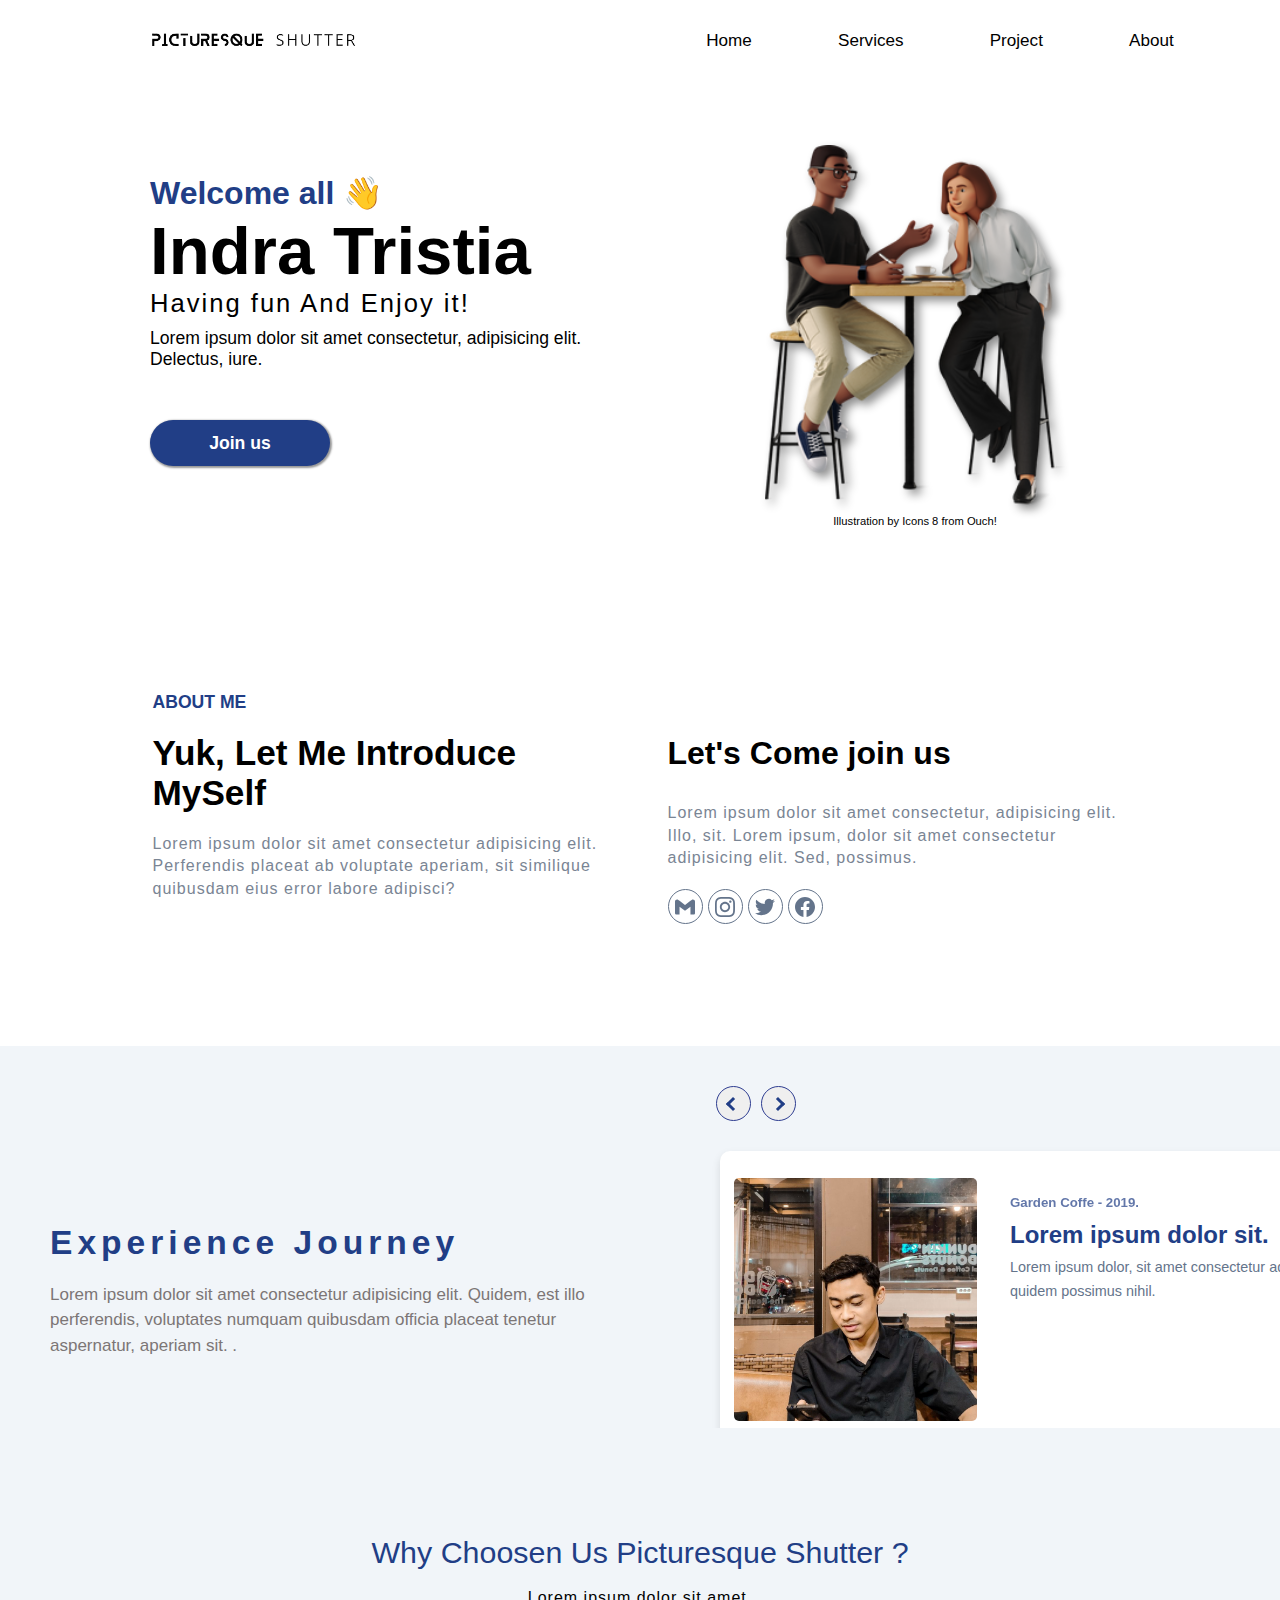
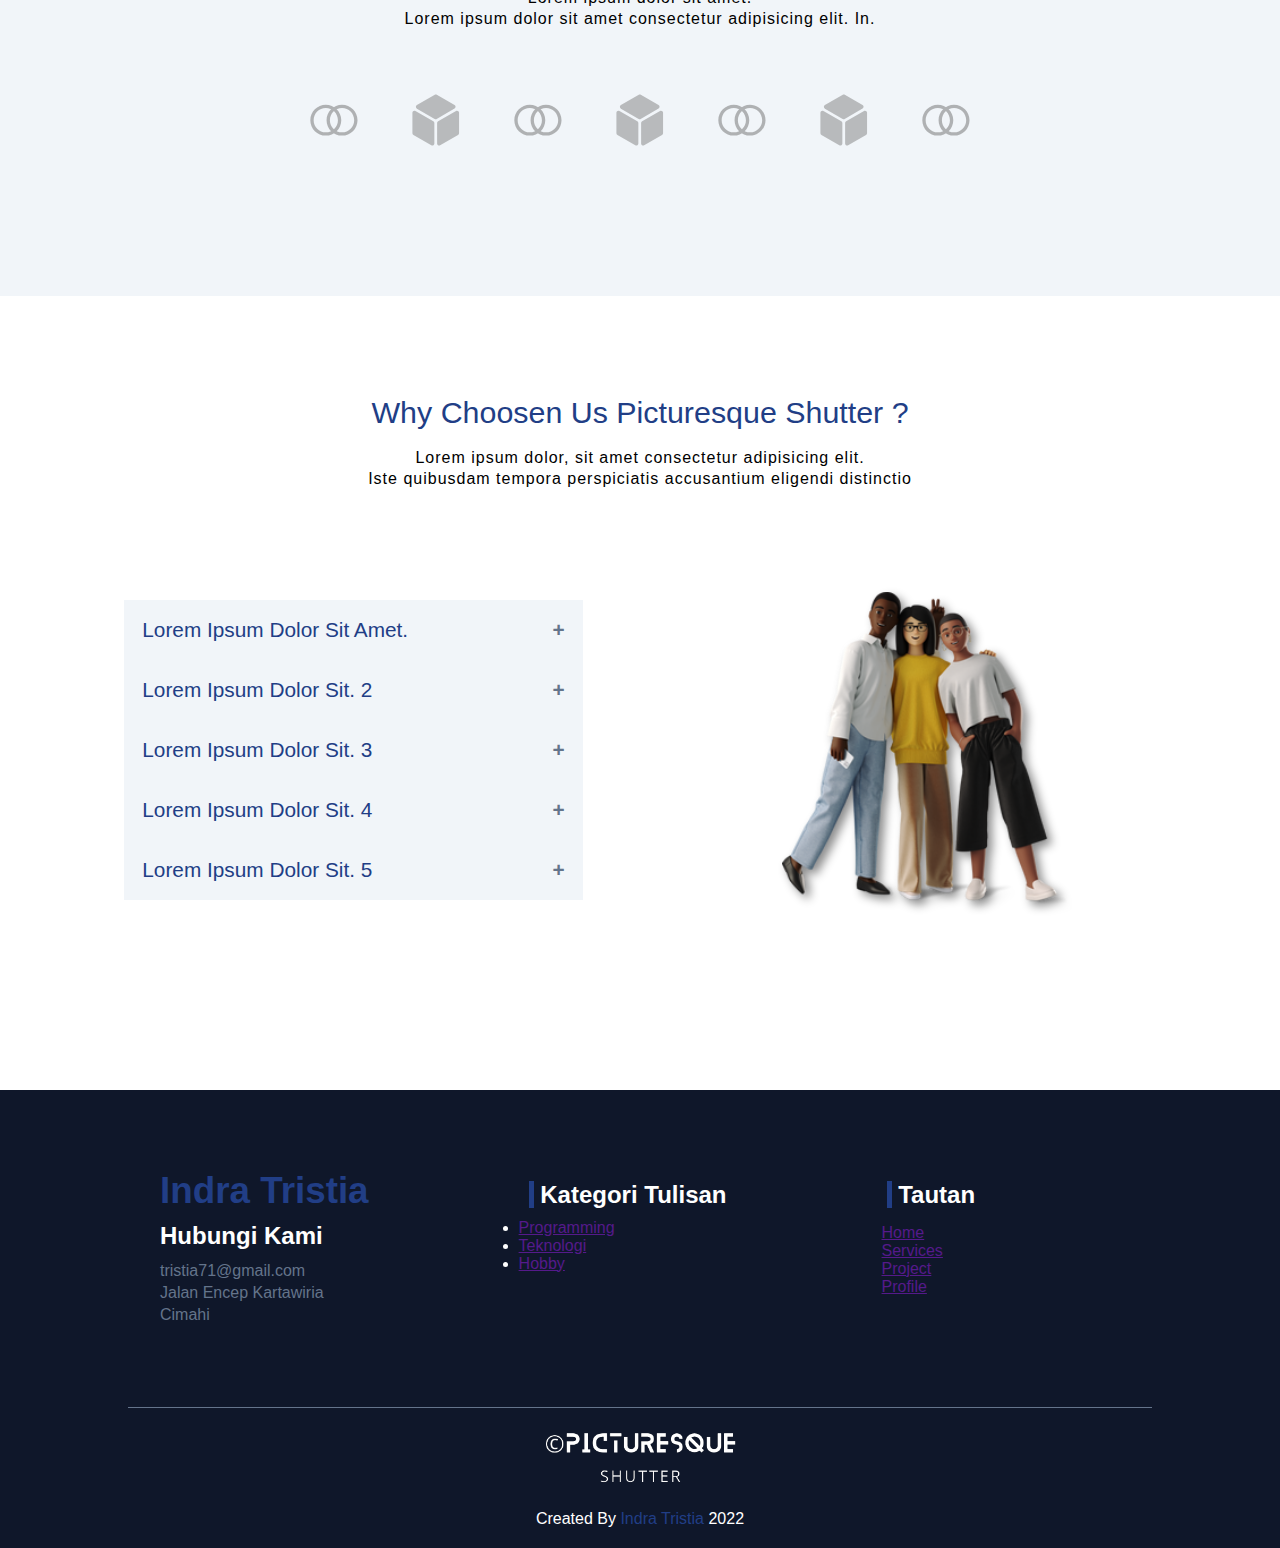
==== commit a848d090: "edit styling" ====
--- a/index.html
+++ b/index.html
@@ -1,441 +1,463 @@
 <!DOCTYPE html>
 <html lang="en">
-	<head>
-		<meta charset="UTF-8" />
-		<meta http-equiv="X-UA-Compatible" content="IE=edge" />
-		<meta name="viewport" content="width=device-width, initial-scale=1.0" />
-		<title>Home</title>
-		<link rel="stylesheet" href="assets/styles/style.css" />
-	</head>
-	<body>
-		<header>
-			<nav>
-				<div class="logo">
-					<img src="assets/img/logo/logo-header-resize.png" alt="logo header" />
-				</div>
-				<ul>
-					<li><a href="#home">Home</a></li>
-					<li><a href="#services">Services</a></li>
-					<li><a href="#project">Project</a></li>
-					<li><a href="#about">About</a></li>
-				</ul>
-
-				<div class="menu">
-					<div class="menu-toggle">
-						<input type="checkbox" />
-						<span></span>
-						<span></span>
-						<span></span>
-					</div>
-				</div>
-			</nav>
-		</header>
-
-		<main>
-			<!-- Hero -->
-			<section class="hero" id="home">
-				<div class="hero-container">
-					<div class="greeting-hero">
-						<h1>Welcome all 👋 <span> Indra Tristia </span></h1>
-						<h3>Having fun And Enjoy it!</h3>
-						<p>Lorem ipsum dolor sit amet consectetur, adipisicing elit. Delectus, iure.</p>
-						<button>Join us</button>
-					</div>
-					<div class="image-hero">
-						<img src="assets/img/hero-image.png" alt="" />
-						<a href="https://icons8.com/illustrations/author/zD2oqC8lLBBA">Illustration by Icons 8 from Ouch!</a>
-					</div>
-				</div>
-			</section>
-			<!-- end Hero -->
-			<section class="about" id="about">
-				<div class="about-container">
-					<div class="about-left">
-						<h4>About me</h4>
-						<h2>Yuk, Let Me Introduce MySelf</h2>
-						<p>Lorem ipsum dolor sit amet consectetur adipisicing elit. Perferendis placeat ab voluptate aperiam, sit similique quibusdam eius error labore adipisci?</p>
-					</div>
-					<div class="about-right">
-						<h3>Let's Come join us</h3>
-						<p>Lorem ipsum dolor sit amet consectetur, adipisicing elit. Illo, sit. Lorem ipsum, dolor sit amet consectetur adipisicing elit. Sed, possimus.</p>
-						<div class="about-right-icon">
-							<!-- gmail -->
-							<a href="https://www.instagram.com/indratrst/" target="_blank" class="about-icon">
-								<svg role="img" class="fill-current" style="color: white" width="20" viewBox="0 0 24 24" xmlns="http://www.w3.org/2000/svg">
-									<title>Gmail</title>
-									<path
-										d="M24 5.457v13.909c0 .904-.732 1.636-1.636 1.636h-3.819V11.73L12 16.64l-6.545-4.91v9.273H1.636A1.636 1.636 0 0 1 0 19.366V5.457c0-2.023 2.309-3.178 3.927-1.964L5.455 4.64 12 9.548l6.545-4.91 1.528-1.145C21.69 2.28 24 3.434 24 5.457z"
-									/>
-								</svg>
-							</a>
-
-							<!-- instagram -->
-							<a href="https://www.instagram.com/indratrst/" target="_blank" class="about-icon">
-								<svg role="img" class="fill-current" width="20" viewBox="0 0 24 24" xmlns="http://www.w3.org/2000/svg">
-									<title>Instagram</title>
-									<path
-										d="M12 0C8.74 0 8.333.015 7.053.072 5.775.132 4.905.333 4.14.63c-.789.306-1.459.717-2.126 1.384S.935 3.35.63 4.14C.333 4.905.131 5.775.072 7.053.012 8.333 0 8.74 0 12s.015 3.667.072 4.947c.06 1.277.261 2.148.558 2.913.306.788.717 1.459 1.384 2.126.667.666 1.336 1.079 2.126 1.384.766.296 1.636.499 2.913.558C8.333 23.988 8.74 24 12 24s3.667-.015 4.947-.072c1.277-.06 2.148-.262 2.913-.558.788-.306 1.459-.718 2.126-1.384.666-.667 1.079-1.335 1.384-2.126.296-.765.499-1.636.558-2.913.06-1.28.072-1.687.072-4.947s-.015-3.667-.072-4.947c-.06-1.277-.262-2.149-.558-2.913-.306-.789-.718-1.459-1.384-2.126C21.319 1.347 20.651.935 19.86.63c-.765-.297-1.636-.499-2.913-.558C15.667.012 15.26 0 12 0zm0 2.16c3.203 0 3.585.016 4.85.071 1.17.055 1.805.249 2.227.415.562.217.96.477 1.382.896.419.42.679.819.896 1.381.164.422.36 1.057.413 2.227.057 1.266.07 1.646.07 4.85s-.015 3.585-.074 4.85c-.061 1.17-.256 1.805-.421 2.227-.224.562-.479.96-.899 1.382-.419.419-.824.679-1.38.896-.42.164-1.065.36-2.235.413-1.274.057-1.649.07-4.859.07-3.211 0-3.586-.015-4.859-.074-1.171-.061-1.816-.256-2.236-.421-.569-.224-.96-.479-1.379-.899-.421-.419-.69-.824-.9-1.38-.165-.42-.359-1.065-.42-2.235-.045-1.26-.061-1.649-.061-4.844 0-3.196.016-3.586.061-4.861.061-1.17.255-1.814.42-2.234.21-.57.479-.96.9-1.381.419-.419.81-.689 1.379-.898.42-.166 1.051-.361 2.221-.421 1.275-.045 1.65-.06 4.859-.06l.045.03zm0 3.678c-3.405 0-6.162 2.76-6.162 6.162 0 3.405 2.76 6.162 6.162 6.162 3.405 0 6.162-2.76 6.162-6.162 0-3.405-2.76-6.162-6.162-6.162zM12 16c-2.21 0-4-1.79-4-4s1.79-4 4-4 4 1.79 4 4-1.79 4-4 4zm7.846-10.405c0 .795-.646 1.44-1.44 1.44-.795 0-1.44-.646-1.44-1.44 0-.794.646-1.439 1.44-1.439.793-.001 1.44.645 1.44 1.439z"
-									/>
-								</svg>
-							</a>
-
-							<!-- twitter -->
-							<a href="https://www.twitter.com/indratrst/" target="_blank" class="about-icon">
-								<svg role="img" class="fill-current" width="20" viewBox="0 0 24 24" xmlns="http://www.w3.org/2000/svg">
-									<title>Twitter</title>
-									<path
-										d="M23.953 4.57a10 10 0 01-2.825.775 4.958 4.958 0 002.163-2.723c-.951.555-2.005.959-3.127 1.184a4.92 4.92 0 00-8.384 4.482C7.69 8.095 4.067 6.13 1.64 3.162a4.822 4.822 0 00-.666 2.475c0 1.71.87 3.213 2.188 4.096a4.904 4.904 0 01-2.228-.616v.06a4.923 4.923 0 003.946 4.827 4.996 4.996 0 01-2.212.085 4.936 4.936 0 004.604 3.417 9.867 9.867 0 01-6.102 2.105c-.39 0-.779-.023-1.17-.067a13.995 13.995 0 007.557 2.209c9.053 0 13.998-7.496 13.998-13.985 0-.21 0-.42-.015-.63A9.935 9.935 0 0024 4.59z"
-									/>
-								</svg>
-							</a>
-
-							<!-- facebook -->
-							<a href="https://www.facebook.com/indratristia/" target="_blank" class="about-icon">
-								<svg role="img" class="fill-current" width="20" viewBox="0 0 24 24" xmlns="http://www.w3.org/2000/svg">
-									<title>Facebook</title>
-									<path
-										d="M24 12.073c0-6.627-5.373-12-12-12s-12 5.373-12 12c0 5.99 4.388 10.954 10.125 11.854v-8.385H7.078v-3.47h3.047V9.43c0-3.007 1.792-4.669 4.533-4.669 1.312 0 2.686.235 2.686.235v2.953H15.83c-1.491 0-1.956.925-1.956 1.874v2.25h3.328l-.532 3.47h-2.796v8.385C19.612 23.027 24 18.062 24 12.073z"
-									/>
-								</svg>
-							</a>
-						</div>
-					</div>
-				</div>
-			</section>
-			<article class="card-container" id="project">
-				<div class="wrapping">
-					<h2>Experience Journey</h2>
-					<p>Lorem ipsum dolor sit amet consectetur adipisicing elit. Quidem, est illo perferendis, voluptates numquam quibusdam officia placeat tenetur aspernatur, aperiam sit. .</p>
-				</div>
-				<div class="group">
-					<div class="arrow">
-						<button class="left" id="left"><span class="arrow-left"></span></button>
-						<button class="right" id="right"><span class="arrow-right"></span></button>
-					</div>
-					<!-- <div class="cage-card" id="cage-card"> -->
-					<div class="slider">
-						<div class="slider-inner">
-							<div class="card">
-								<div class="header"><img src="assets/img/crew1.jpg" alt="" /></div>
-								<div class="content">
-									<h5>Garden Coffe - 2019.</h5>
-									<h2>Lorem ipsum dolor sit.</h2>
-									<p>Lorem ipsum dolor, sit amet consectetur adipisicing elit. Modi ea repellendus quidem possimus nihil.</p>
-								</div>
-							</div>
-							<div class="card">
-								<div class="header"><img src="assets/img/crew2.jpg" alt="beach" /></div>
-								<div class="content">
-									<h5>Garden Coffe - 2019.</h5>
-									<h2>Lorem ipsum dolor sit.</h2>
-									<p>Lorem ipsum dolor, sit amet consectetur adipisicing elit. Modi ea repellendus quidem possimus nihil.</p>
-									<!-- <button>EVENT</button> -->
-								</div>
-							</div>
-							<div class="card">
-								<div class="header"><img src="assets/img/crew3.jpg" alt="donut" /></div>
-								<div class="content">
-									<h5>Garden Coffe - 2019.</h5>
-									<h2>Lorem ipsum dolor sit.</h2>
-									<p>Lorem ipsum dolor, sit amet consectetur adipisicing elit. Modi ea repellendus quidem possimus nihil.</p>
-									<!-- <button>PRODUCT</button> -->
-								</div>
-							</div>
-							<div class="card">
-								<div class="header"><img src="assets/img/crew1.jpg" alt="gentleman" /></div>
-								<div class="content">
-									<h5>Garden Coffe - 2019.</h5>
-									<h2>Lorem ipsum dolor sit.</h2>
-									<p>Lorem ipsum dolor, sit amet consectetur adipisicing elit. Modi ea repellendus quidem possimus nihil.</p>
-									<!-- <button>LIVE</button> -->
-								</div>
-							</div>
-							<div class="card">
-								<div class="header"><img src="assets/img/crew2.jpg" alt="sunday" /></div>
-								<div class="content">
-									<h5>Garden Coffe - 2019.</h5>
-									<h2>Lorem ipsum dolor sit.</h2>
-									<p>Lorem ipsum dolor, sit amet consectetur adipisicing elit. Modi ea repellendus quidem possimus nihil.</p>
-									<!-- <button>EVENT</button> -->
-								</div>
-							</div>
-							<div class="card">
-								<div class="header"><img src="assets/img/crew3.jpg" alt="sunday" /></div>
-								<div class="content">
-									<h5>Garden Coffe - 2019.</h5>
-									<h2>Lorem ipsum dolor sit.</h2>
-									<p>Lorem ipsum dolor, sit amet consectetur adipisicing elit. Modi ea repellendus quidem possimus nihil.</p>
-									<!-- <button>EVENT</button> -->
-								</div>
-							</div>
-							<!-- </div> -->
-						</div>
-					</div>
-				</div>
-			</article>
-
-			<section class="trusted" id="">
-				<div class="container-trusted">
-					<div class="typography">
-						<h2>Why Choosen Us Picturesque Shutter ?</h2>
-						<p>
-							Lorem ipsum dolor sit amet. <br />
-							Lorem ipsum dolor sit amet consectetur adipisicing elit. In.
-						</p>
-					</div>
-					<div class="content-trusted">
-						<img src="assets/icon/client-2.svg" alt="" />
-						<img src="assets/icon/client-1.svg" alt="" />
-						<img src="assets/icon/client-2.svg" alt="" />
-						<img src="assets/icon/client-1.svg" alt="" />
-						<img src="assets/icon/client-2.svg" alt="" />
-						<img src="assets/icon/client-1.svg" alt="" />
-						<img src="assets/icon/client-2.svg" alt="" />
-					</div>
-				</div>
-			</section>
-
-			<section class="display-accordion" id="services">
+
+<head>
+	<meta charset="UTF-8" />
+	<meta http-equiv="X-UA-Compatible" content="IE=edge" />
+	<meta name="viewport" content="width=device-width, initial-scale=1.0" />
+	<title>Home</title>
+	<link rel="stylesheet" href="assets/styles/style.css" />
+</head>
+
+<body>
+	<header>
+		<nav>
+			<div class="logo">
+				<img src="assets/img/logo/logo-header-resize.png" alt="logo header" />
+			</div>
+			<ul>
+				<li><a href="#home">Home</a></li>
+				<li><a href="#services">Services</a></li>
+				<li><a href="#project">Project</a></li>
+				<li><a href="#about">About</a></li>
+			</ul>
+
+			<div class="menu">
+				<div class="menu-toggle">
+					<input type="checkbox" />
+					<span></span>
+					<span></span>
+					<span></span>
+				</div>
+			</div>
+		</nav>
+	</header>
+
+	<main>
+		<!-- Hero -->
+		<section class="hero" id="home">
+			<div class="hero-container">
+				<div class="greeting-hero">
+					<h1>Welcome all 👋 <span> Indra Tristia </span></h1>
+					<h3>Having fun And Enjoy it!</h3>
+					<p>Lorem ipsum dolor sit amet consectetur, adipisicing elit. Delectus, iure.</p>
+					<button>Join us</button>
+				</div>
+				<div class="image-hero">
+					<img src="assets/img/hero-image.png" alt="" />
+					<a href="https://icons8.com/illustrations/author/zD2oqC8lLBBA">Illustration by Icons 8 from Ouch!</a>
+				</div>
+			</div>
+		</section>
+		<!-- end Hero -->
+		<section class="about" id="about">
+			<div class="about-container">
+				<div class="about-left">
+					<h4>About me</h4>
+					<h2>Yuk, Let Me Introduce MySelf</h2>
+					<p>Lorem ipsum dolor sit amet consectetur adipisicing elit. Perferendis placeat ab voluptate aperiam, sit
+						similique quibusdam eius error labore adipisci?</p>
+				</div>
+				<div class="about-right">
+					<h3>Let's Come join us</h3>
+					<p>Lorem ipsum dolor sit amet consectetur, adipisicing elit. Illo, sit. Lorem ipsum, dolor sit amet
+						consectetur adipisicing elit. Sed, possimus.</p>
+					<div class="about-right-icon">
+						<!-- gmail -->
+						<a href="https://www.instagram.com/indratrst/" target="_blank" class="about-icon">
+							<svg role="img" class="fill-current" style="color: white" width="20" viewBox="0 0 24 24"
+								xmlns="http://www.w3.org/2000/svg">
+								<title>Gmail</title>
+								<path
+									d="M24 5.457v13.909c0 .904-.732 1.636-1.636 1.636h-3.819V11.73L12 16.64l-6.545-4.91v9.273H1.636A1.636 1.636 0 0 1 0 19.366V5.457c0-2.023 2.309-3.178 3.927-1.964L5.455 4.64 12 9.548l6.545-4.91 1.528-1.145C21.69 2.28 24 3.434 24 5.457z" />
+							</svg>
+						</a>
+
+						<!-- instagram -->
+						<a href="https://www.instagram.com/indratrst/" target="_blank" class="about-icon">
+							<svg role="img" class="fill-current" width="20" viewBox="0 0 24 24" xmlns="http://www.w3.org/2000/svg">
+								<title>Instagram</title>
+								<path
+									d="M12 0C8.74 0 8.333.015 7.053.072 5.775.132 4.905.333 4.14.63c-.789.306-1.459.717-2.126 1.384S.935 3.35.63 4.14C.333 4.905.131 5.775.072 7.053.012 8.333 0 8.74 0 12s.015 3.667.072 4.947c.06 1.277.261 2.148.558 2.913.306.788.717 1.459 1.384 2.126.667.666 1.336 1.079 2.126 1.384.766.296 1.636.499 2.913.558C8.333 23.988 8.74 24 12 24s3.667-.015 4.947-.072c1.277-.06 2.148-.262 2.913-.558.788-.306 1.459-.718 2.126-1.384.666-.667 1.079-1.335 1.384-2.126.296-.765.499-1.636.558-2.913.06-1.28.072-1.687.072-4.947s-.015-3.667-.072-4.947c-.06-1.277-.262-2.149-.558-2.913-.306-.789-.718-1.459-1.384-2.126C21.319 1.347 20.651.935 19.86.63c-.765-.297-1.636-.499-2.913-.558C15.667.012 15.26 0 12 0zm0 2.16c3.203 0 3.585.016 4.85.071 1.17.055 1.805.249 2.227.415.562.217.96.477 1.382.896.419.42.679.819.896 1.381.164.422.36 1.057.413 2.227.057 1.266.07 1.646.07 4.85s-.015 3.585-.074 4.85c-.061 1.17-.256 1.805-.421 2.227-.224.562-.479.96-.899 1.382-.419.419-.824.679-1.38.896-.42.164-1.065.36-2.235.413-1.274.057-1.649.07-4.859.07-3.211 0-3.586-.015-4.859-.074-1.171-.061-1.816-.256-2.236-.421-.569-.224-.96-.479-1.379-.899-.421-.419-.69-.824-.9-1.38-.165-.42-.359-1.065-.42-2.235-.045-1.26-.061-1.649-.061-4.844 0-3.196.016-3.586.061-4.861.061-1.17.255-1.814.42-2.234.21-.57.479-.96.9-1.381.419-.419.81-.689 1.379-.898.42-.166 1.051-.361 2.221-.421 1.275-.045 1.65-.06 4.859-.06l.045.03zm0 3.678c-3.405 0-6.162 2.76-6.162 6.162 0 3.405 2.76 6.162 6.162 6.162 3.405 0 6.162-2.76 6.162-6.162 0-3.405-2.76-6.162-6.162-6.162zM12 16c-2.21 0-4-1.79-4-4s1.79-4 4-4 4 1.79 4 4-1.79 4-4 4zm7.846-10.405c0 .795-.646 1.44-1.44 1.44-.795 0-1.44-.646-1.44-1.44 0-.794.646-1.439 1.44-1.439.793-.001 1.44.645 1.44 1.439z" />
+							</svg>
+						</a>
+
+						<!-- twitter -->
+						<a href="https://www.twitter.com/indratrst/" target="_blank" class="about-icon">
+							<svg role="img" class="fill-current" width="20" viewBox="0 0 24 24" xmlns="http://www.w3.org/2000/svg">
+								<title>Twitter</title>
+								<path
+									d="M23.953 4.57a10 10 0 01-2.825.775 4.958 4.958 0 002.163-2.723c-.951.555-2.005.959-3.127 1.184a4.92 4.92 0 00-8.384 4.482C7.69 8.095 4.067 6.13 1.64 3.162a4.822 4.822 0 00-.666 2.475c0 1.71.87 3.213 2.188 4.096a4.904 4.904 0 01-2.228-.616v.06a4.923 4.923 0 003.946 4.827 4.996 4.996 0 01-2.212.085 4.936 4.936 0 004.604 3.417 9.867 9.867 0 01-6.102 2.105c-.39 0-.779-.023-1.17-.067a13.995 13.995 0 007.557 2.209c9.053 0 13.998-7.496 13.998-13.985 0-.21 0-.42-.015-.63A9.935 9.935 0 0024 4.59z" />
+							</svg>
+						</a>
+
+						<!-- facebook -->
+						<a href="https://www.facebook.com/indratristia/" target="_blank" class="about-icon">
+							<svg role="img" class="fill-current" width="20" viewBox="0 0 24 24" xmlns="http://www.w3.org/2000/svg">
+								<title>Facebook</title>
+								<path
+									d="M24 12.073c0-6.627-5.373-12-12-12s-12 5.373-12 12c0 5.99 4.388 10.954 10.125 11.854v-8.385H7.078v-3.47h3.047V9.43c0-3.007 1.792-4.669 4.533-4.669 1.312 0 2.686.235 2.686.235v2.953H15.83c-1.491 0-1.956.925-1.956 1.874v2.25h3.328l-.532 3.47h-2.796v8.385C19.612 23.027 24 18.062 24 12.073z" />
+							</svg>
+						</a>
+					</div>
+				</div>
+			</div>
+		</section>
+		<article class="card-container" id="project">
+			<div class="wrapping">
+				<h2>Experience Journey</h2>
+				<p>Lorem ipsum dolor sit amet consectetur adipisicing elit. Quidem, est illo perferendis, voluptates numquam
+					quibusdam officia placeat tenetur aspernatur, aperiam sit. .</p>
+			</div>
+			<div class="group">
+				<div class="arrow">
+					<button class="left" id="left"><span class="arrow-left"></span></button>
+					<button class="right" id="right"><span class="arrow-right"></span></button>
+				</div>
+				<!-- <div class="cage-card" id="cage-card"> -->
+				<div class="slider">
+					<div class="slider-inner">
+						<div class="card">
+							<div class="header"><img src="assets/img/crew1.jpg" alt="" /></div>
+							<div class="content">
+								<h5>Garden Coffe - 2019.</h5>
+								<h2>Lorem ipsum dolor sit.</h2>
+								<p>Lorem ipsum dolor, sit amet consectetur adipisicing elit. Modi ea repellendus quidem possimus nihil.
+								</p>
+							</div>
+						</div>
+						<div class="card">
+							<div class="header"><img src="assets/img/crew2.jpg" alt="beach" /></div>
+							<div class="content">
+								<h5>Garden Coffe - 2019.</h5>
+								<h2>Lorem ipsum dolor sit.</h2>
+								<p>Lorem ipsum dolor, sit amet consectetur adipisicing elit. Modi ea repellendus quidem possimus nihil.
+								</p>
+								<!-- <button>EVENT</button> -->
+							</div>
+						</div>
+						<div class="card">
+							<div class="header"><img src="assets/img/crew3.jpg" alt="donut" /></div>
+							<div class="content">
+								<h5>Garden Coffe - 2019.</h5>
+								<h2>Lorem ipsum dolor sit.</h2>
+								<p>Lorem ipsum dolor, sit amet consectetur adipisicing elit. Modi ea repellendus quidem possimus nihil.
+								</p>
+								<!-- <button>PRODUCT</button> -->
+							</div>
+						</div>
+						<div class="card">
+							<div class="header"><img src="assets/img/crew1.jpg" alt="gentleman" /></div>
+							<div class="content">
+								<h5>Garden Coffe - 2019.</h5>
+								<h2>Lorem ipsum dolor sit.</h2>
+								<p>Lorem ipsum dolor, sit amet consectetur adipisicing elit. Modi ea repellendus quidem possimus nihil.
+								</p>
+								<!-- <button>LIVE</button> -->
+							</div>
+						</div>
+						<div class="card">
+							<div class="header"><img src="assets/img/crew2.jpg" alt="sunday" /></div>
+							<div class="content">
+								<h5>Garden Coffe - 2019.</h5>
+								<h2>Lorem ipsum dolor sit.</h2>
+								<p>Lorem ipsum dolor, sit amet consectetur adipisicing elit. Modi ea repellendus quidem possimus nihil.
+								</p>
+								<!-- <button>EVENT</button> -->
+							</div>
+						</div>
+						<div class="card">
+							<div class="header"><img src="assets/img/crew3.jpg" alt="sunday" /></div>
+							<div class="content">
+								<h5>Garden Coffe - 2019.</h5>
+								<h2>Lorem ipsum dolor sit.</h2>
+								<p>Lorem ipsum dolor, sit amet consectetur adipisicing elit. Modi ea repellendus quidem possimus nihil.
+								</p>
+								<!-- <button>EVENT</button> -->
+							</div>
+						</div>
+						<!-- </div> -->
+					</div>
+				</div>
+			</div>
+		</article>
+
+		<section class="trusted" id="">
+			<div class="container-trusted">
 				<div class="typography">
 					<h2>Why Choosen Us Picturesque Shutter ?</h2>
 					<p>
-						Lorem ipsum dolor, sit amet consectetur adipisicing elit.<br />
-						Iste quibusdam tempora perspiciatis accusantium eligendi distinctio
+						Lorem ipsum dolor sit amet. <br />
+						Lorem ipsum dolor sit amet consectetur adipisicing elit. In.
 					</p>
 				</div>
-				<div class="accordion-container">
-					<div class="left-accordion">
-						<button class="accordion">Lorem ipsum dolor sit amet.</button>
-						<div class="panel">
-							<p>
-								Lorem ipsum dolor sit amet, consectetur adipisicing elit, sed do eiusmod tempor incididunt ut labore et dolore magna aliqua. Ut enim ad minim veniam, quis nostrud exercitation ullamco laboris nisi ut aliquip ex ea commodo
-								consequat.
-							</p>
-						</div>
-
-						<button class="accordion">Lorem ipsum dolor sit. 2</button>
-						<div class="panel">
-							<p>
-								Lorem ipsum dolor sit amet, consectetur adipisicing elit, sed do eiusmod tempor incididunt ut labore et dolore magna aliqua. Ut enim ad minim veniam, quis nostrud exercitation ullamco laboris nisi ut aliquip ex ea commodo
-								consequat.
-							</p>
-						</div>
-
-						<button class="accordion">Lorem ipsum dolor sit. 3</button>
-						<div class="panel">
-							<p>
-								Lorem ipsum dolor sit amet, consectetur adipisicing elit, sed do eiusmod tempor incididunt ut labore et dolore magna aliqua. Ut enim ad minim veniam, quis nostrud exercitation ullamco laboris nisi ut aliquip ex ea commodo
-								consequat.
-							</p>
-						</div>
-						<button class="accordion">Lorem ipsum dolor sit. 4</button>
-						<div class="panel">
-							<p>
-								Lorem ipsum dolor sit amet, consectetur adipisicing elit, sed do eiusmod tempor incididunt ut labore et dolore magna aliqua. Ut enim ad minim veniam, quis nostrud exercitation ullamco laboris nisi ut aliquip ex ea commodo
-								consequat.
-							</p>
-						</div>
-						<button class="accordion">Lorem ipsum dolor sit. 5</button>
-						<div class="panel">
-							<p>
-								Lorem ipsum dolor sit amet, consectetur adipisicing elit, sed do eiusmod tempor incididunt ut labore et dolore magna aliqua. Ut enim ad minim veniam, quis nostrud exercitation ullamco laboris nisi ut aliquip ex ea commodo
-								consequat.
-							</p>
-						</div>
-					</div>
-					<div class="right-image">
-						<img src="assets/img/accordion-sec.png" alt="" srcset="" />
-					</div>
-				</div>
-			</section>
-		</main>
-
-		<!-- Footer -->
-		<footer>
-			<section class="footer">
-				<div class="wrapper">
-					<div class="footer-container">
-						<div class="person-info">
-							<h2>Indra Tristia</h2>
-							<h3>Hubungi Kami</h3>
-							<p>tristia71@gmail.com</p>
-							<p>Jalan Encep Kartawiria</p>
-							<p>Cimahi</p>
-						</div>
-						<div class="group-article">
-							<h3>Kategori Tulisan</h3>
-							<ul>
-								<li>
-									<a href="">Programming</a>
-								</li>
-								<li>
-									<a href="">Teknologi</a>
-								</li>
-								<li>
-									<a href="">Hobby</a>
-								</li>
-							</ul>
-						</div>
-						<div class="link-section">
-							<h3>Tautan</h3>
-							<ul>
-								<li>
-									<a href="">Home</a>
-								</li>
-								<li>
-									<a href="">Services</a>
-								</li>
-								<li>
-									<a href="">Project</a>
-								</li>
-								<li>
-									<a href="">Profile</a>
-								</li>
-							</ul>
-						</div>
-					</div>
-					<div class="logo-footer">
-						<img src="assets/img/picturesque-dark/4-removebg-preview-resize.png" alt="logo-footer" />
-						<p>Created By <span>Indra Tristia</span> 2022</p>
-					</div>
-				</div>
-			</section>
-			<!-- <div class="footer-container">
+				<div class="content-trusted">
+					<img src="assets/icon/client-2.svg" alt="" />
+					<img src="assets/icon/client-1.svg" alt="" />
+					<img src="assets/icon/client-2.svg" alt="" />
+					<img src="assets/icon/client-1.svg" alt="" />
+					<img src="assets/icon/client-2.svg" alt="" />
+					<img src="assets/icon/client-1.svg" alt="" />
+					<img src="assets/icon/client-2.svg" alt="" />
+				</div>
+			</div>
+		</section>
+
+		<section class="display-accordion" id="services">
+			<div class="typography">
+				<h2>Why Choosen Us Picturesque Shutter ?</h2>
+				<p>
+					Lorem ipsum dolor, sit amet consectetur adipisicing elit.<br />
+					Iste quibusdam tempora perspiciatis accusantium eligendi distinctio
+				</p>
+			</div>
+			<div class="accordion-container">
+				<div class="left-accordion">
+					<button class="accordion">Lorem ipsum dolor sit amet.</button>
+					<div class="panel">
+						<p>
+							Lorem ipsum dolor sit amet, consectetur adipisicing elit, sed do eiusmod tempor incididunt ut labore et
+							dolore magna aliqua. Ut enim ad minim veniam, quis nostrud exercitation ullamco laboris nisi ut aliquip ex
+							ea commodo
+							consequat.
+						</p>
+					</div>
+
+					<button class="accordion">Lorem ipsum dolor sit. 2</button>
+					<div class="panel">
+						<p>
+							Lorem ipsum dolor sit amet, consectetur adipisicing elit, sed do eiusmod tempor incididunt ut labore et
+							dolore magna aliqua. Ut enim ad minim veniam, quis nostrud exercitation ullamco laboris nisi ut aliquip ex
+							ea commodo
+							consequat.
+						</p>
+					</div>
+
+					<button class="accordion">Lorem ipsum dolor sit. 3</button>
+					<div class="panel">
+						<p>
+							Lorem ipsum dolor sit amet, consectetur adipisicing elit, sed do eiusmod tempor incididunt ut labore et
+							dolore magna aliqua. Ut enim ad minim veniam, quis nostrud exercitation ullamco laboris nisi ut aliquip ex
+							ea commodo
+							consequat.
+						</p>
+					</div>
+					<button class="accordion">Lorem ipsum dolor sit. 4</button>
+					<div class="panel">
+						<p>
+							Lorem ipsum dolor sit amet, consectetur adipisicing elit, sed do eiusmod tempor incididunt ut labore et
+							dolore magna aliqua. Ut enim ad minim veniam, quis nostrud exercitation ullamco laboris nisi ut aliquip ex
+							ea commodo
+							consequat.
+						</p>
+					</div>
+					<button class="accordion">Lorem ipsum dolor sit. 5</button>
+					<div class="panel">
+						<p>
+							Lorem ipsum dolor sit amet, consectetur adipisicing elit, sed do eiusmod tempor incididunt ut labore et
+							dolore magna aliqua. Ut enim ad minim veniam, quis nostrud exercitation ullamco laboris nisi ut aliquip ex
+							ea commodo
+							consequat.
+						</p>
+					</div>
+				</div>
+				<div class="right-image">
+					<img src="assets/img/accordion-sec.png" alt="" srcset="" />
+				</div>
+			</div>
+		</section>
+	</main>
+
+	<!-- Footer -->
+	<footer>
+		<section class="footer">
+			<div class="wrapper">
+				<div class="footer-container">
+					<div class="person-info">
+						<h2>Indra Tristia</h2>
+						<h3>Hubungi Kami</h3>
+						<p>tristia71@gmail.com</p>
+						<p>Jalan Encep Kartawiria</p>
+						<p>Cimahi</p>
+					</div>
+					<div class="group-article">
+						<h3>Kategori Tulisan</h3>
+						<ul>
+							<li>
+								<a href="">Programming</a>
+							</li>
+							<li>
+								<a href="">Teknologi</a>
+							</li>
+							<li>
+								<a href="">Hobby</a>
+							</li>
+						</ul>
+					</div>
+					<div class="link-section">
+						<h3>Tautan</h3>
+						<ul>
+							<li>
+								<a href="">Home</a>
+							</li>
+							<li>
+								<a href="">Services</a>
+							</li>
+							<li>
+								<a href="">Project</a>
+							</li>
+							<li>
+								<a href="">Profile</a>
+							</li>
+						</ul>
+					</div>
+				</div>
+				<div class="logo-footer">
+					<img src="assets/img/picturesque-dark/4-removebg-preview-resize.png" alt="logo-footer" />
+					<p>Created By <span>Indra Tristia</span> 2022</p>
+				</div>
+			</div>
+		</section>
+		<!-- <div class="footer-container">
 				<img src="assets/img/logo/logo-footer.png" alt="copyright" />
 				<p>Created By Indra Tristia 👋</p>
 			</div> -->
-		</footer>
-
-		<!-- Script Jumbotron  -->
-		<script>
-			let slideIndex = 1;
-			showSlides(slideIndex);
-
-			function plusSlides(n) {
-				showSlides((slideIndex += n));
+	</footer>
+
+	<!-- Script Jumbotron  -->
+	<script>
+		let slideIndex = 1;
+		showSlides(slideIndex);
+
+		function plusSlides(n) {
+			showSlides((slideIndex += n));
+		}
+
+		function currentSlide(n) {
+			showSlides((slideIndex = n));
+		}
+
+		function showSlides(n) {
+			let i;
+			let slides = document.getElementsByClassName("carousel");
+			if (n > slides.length) {
+				slideIndex = 1;
 			}
-
-			function currentSlide(n) {
-				showSlides((slideIndex = n));
+			if (n < 1) {
+				slideIndex = slides.length;
 			}
-
-			function showSlides(n) {
-				let i;
-				let slides = document.getElementsByClassName("carousel");
-				if (n > slides.length) {
-					slideIndex = 1;
-				}
-				if (n < 1) {
-					slideIndex = slides.length;
-				}
-				for (i = 0; i < slides.length; i++) {
-					slides[i].style.display = "none";
-				}
-				slides[slideIndex - 1].style.display = "block";
+			for (i = 0; i < slides.length; i++) {
+				slides[i].style.display = "none";
 			}
-		</script>
-		<!-- end  script Jumbotron-->
-
-		<!-- script header -->
-		<script>
-			const menuToggle = document.querySelector(".menu-toggle input");
-			const nav = document.querySelector("nav ul");
-			menuToggle.addEventListener("click", () => {
-				nav.classList.toggle("slide");
-				if (menuToggle.checked == true) {
-					document.body.style.overflow = "hidden";
+			slides[slideIndex - 1].style.display = "block";
+		}
+	</script>
+	<!-- end  script Jumbotron-->
+
+	<!-- script header -->
+	<script>
+		const menuToggle = document.querySelector(".menu-toggle input");
+		const nav = document.querySelector("nav ul");
+		menuToggle.addEventListener("click", (event) => {
+			nav.classList.toggle("slide");
+			nav.classList.toggle("open");
+			event.stopPropagation();
+			// nav.body.style.display = "block";
+			// if (menuToggle.checked == true) {
+			// 	document.body.style.overflow = "hidden";
+			// } else {
+			// 	document.body.style.overflowX = "hidden";
+			// 	document.body.style.overflowY = "visible";
+			// }
+		});
+	</script>
+
+	<script>
+		window.onscroll = function () {
+			const header = document.querySelector("header");
+			const fixedNav = header.offsetTop;
+			if (window.pageYOffset > fixedNav) {
+				header.classList.add("navbar-fixed");
+			} else {
+				header.classList.remove("navbar-fixed");
+			}
+		};
+	</script>
+	<script>
+		const buttonRight = document.getElementById("right");
+		const buttonLeft = document.getElementById("left");
+		// const cards = document.querySelectorAll("card");
+
+		buttonRight.addEventListener("click", function () {
+			document.querySelector(".slider").scrollLeft += 650;
+		});
+
+		buttonLeft.addEventListener("click", function () {
+			// document.getElementById("cage-card").scrollLeft -= 650;
+			document.querySelector(".slider").scrollLeft -= 650;
+		});
+	</script>
+	<script>
+		const acc = document.getElementsByClassName("accordion");
+
+		for (let i = 0; i < acc.length; i++) {
+			acc[i].addEventListener("click", function () {
+				this.classList.toggle("active");
+				const panel = this.nextElementSibling;
+				if (panel.style.maxHeight) {
+					panel.style.maxHeight = null;
 				} else {
-					document.body.style.overflowX = "hidden";
-					document.body.style.overflowY = "visible";
+					panel.style.maxHeight = panel.scrollHeight + "px";
 				}
 			});
-		</script>
-
-		<script>
-			window.onscroll = function () {
-				const header = document.querySelector("header");
-				const fixedNav = header.offsetTop;
-				if (window.pageYOffset > fixedNav) {
-					header.classList.add("navbar-fixed");
-				} else {
-					header.classList.remove("navbar-fixed");
-				}
-			};
-		</script>
-		<script>
-			const buttonRight = document.getElementById("right");
-			const buttonLeft = document.getElementById("left");
-			// const cards = document.querySelectorAll("card");
-
-			buttonRight.addEventListener("click", function () {
-				document.querySelector(".slider").scrollLeft += 650;
-			});
-
-			buttonLeft.addEventListener("click", function () {
-				// document.getElementById("cage-card").scrollLeft -= 650;
-				document.querySelector(".slider").scrollLeft -= 650;
-			});
-		</script>
-		<script>
-			const acc = document.getElementsByClassName("accordion");
-
-			for (let i = 0; i < acc.length; i++) {
-				acc[i].addEventListener("click", function () {
-					this.classList.toggle("active");
-					const panel = this.nextElementSibling;
-					if (panel.style.maxHeight) {
-						panel.style.maxHeight = null;
-					} else {
-						panel.style.maxHeight = panel.scrollHeight + "px";
-					}
-				});
+		}
+	</script>
+	<script>
+		let slider = document.querySelector(".slider");
+		let innerSlider = document.querySelector(".slider-inner");
+		let pressed = false;
+		let startx;
+		let x;
+
+		slider.addEventListener("mousedown", (e) => {
+			pressed = true;
+			startx = e.offsetX - innerSlider.offsetLeft;
+			slider.style.cursor = "grabbing";
+			// console.log(innerSlider.offsetLeft);
+		});
+		slider.addEventListener("mouseenter", (e) => {
+			slider.style.cursor = "grabbing";
+		});
+
+		slider.addEventListener("mouseup", () => {
+			slider.style.cursor = "grabbing";
+		});
+
+		window.addEventListener("mouseup", () => {
+			pressed = false;
+		});
+
+		slider.addEventListener("mousemove", (e) => {
+			if (!pressed) return;
+			e.preventDefault();
+
+			x = e.offsetX;
+			innerSlider.style.left = `${x - startx}px`;
+			checkBoundary();
+		});
+
+		function checkBoundary() {
+			let outer = slider.getBoundingClientRect();
+			let inner = innerSlider.getBoundingClientRect();
+
+			if (parseInt(innerSlider.style.left) > 0) {
+				innerSlider.style.left = "0px";
+			} else if (inner.right < outer.right) {
+				innerSlider.style.left = `-${inner.width - outer.width}px`;
 			}
-		</script>
-		<script>
-			let slider = document.querySelector(".slider");
-			let innerSlider = document.querySelector(".slider-inner");
-			let pressed = false;
-			let startx;
-			let x;
-
-			slider.addEventListener("mousedown", (e) => {
-				pressed = true;
-				startx = e.offsetX - innerSlider.offsetLeft;
-				slider.style.cursor = "grabbing";
-				// console.log(innerSlider.offsetLeft);
-			});
-			slider.addEventListener("mouseenter", (e) => {
-				slider.style.cursor = "grabbing";
-			});
-
-			slider.addEventListener("mouseup", () => {
-				slider.style.cursor = "grabbing";
-			});
-
-			window.addEventListener("mouseup", () => {
-				pressed = false;
-			});
-
-			slider.addEventListener("mousemove", (e) => {
-				if (!pressed) return;
-				e.preventDefault();
-
-				x = e.offsetX;
-				innerSlider.style.left = `${x - startx}px`;
-				checkBoundary();
-			});
-
-			function checkBoundary() {
-				let outer = slider.getBoundingClientRect();
-				let inner = innerSlider.getBoundingClientRect();
-
-				if (parseInt(innerSlider.style.left) > 0) {
-					innerSlider.style.left = "0px";
-				} else if (inner.right < outer.right) {
-					innerSlider.style.left = `-${inner.width - outer.width}px`;
-				}
-			}
-			checkBoundary();
-		</script>
-	</body>
-</html>
+		}
+		checkBoundary();
+	</script>
+</body>
+
+</html>--- a/assets/styles/style.css
+++ b/assets/styles/style.css
@@ -31,6 +31,7 @@
 	align-items: center;
 	font-size: 19px;
 }
+
 .navbar-fixed {
 	position: fixed;
 	z-index: 9999;
@@ -56,6 +57,7 @@
 	text-decoration: none;
 	font-size: 0.9em;
 	border-bottom: 2px transparent;
+
 }
 
 nav ul li a:hover {
@@ -73,7 +75,7 @@
 
 .menu-toggle input {
 	position: absolute;
-	width: 85px;
+	width: 44px;
 	height: 27px;
 	top: -2px;
 	left: -30px;
@@ -100,17 +102,17 @@
 	transform-origin: 0 100%;
 }
 
-.menu-toggle input:checked ~ span:nth-child(2) {
+.menu-toggle input:checked~span:nth-child(2) {
 	transform: rotate(45deg) translate(-1px, -1px);
 	background-color: var(--dark);
 }
 
-.menu-toggle input:checked ~ span:nth-child(4) {
+.menu-toggle input:checked~span:nth-child(4) {
 	background-color: var(--dark);
 	transform: rotate(-45deg) translate(-1px, 0);
 }
 
-.menu-toggle input:checked ~ span:nth-child(3) {
+.menu-toggle input:checked~span:nth-child(3) {
 	transform: scale(0);
 	opacity: 0;
 }
@@ -118,6 +120,7 @@
 .hero {
 	padding-top: 10px;
 }
+
 .hero-container {
 	display: grid;
 	grid-template-columns: repeat(2, 1fr);
@@ -130,11 +133,13 @@
 	display: grid;
 	place-content: center;
 }
+
 .greeting-hero h1 {
 	display: block;
 	width: 300px;
 	color: var(--primary);
 }
+
 .greeting-hero h3 {
 	font-size: 1.6em;
 	letter-spacing: 2px;
@@ -147,11 +152,13 @@
 	color: var(--dark);
 	white-space: nowrap;
 }
+
 .greeting-hero p {
 	padding: 10px 0;
 	font-weight: 300;
 	font-size: 1.1em;
 }
+
 .greeting-hero button {
 	margin: 40px 0px;
 	width: 180px;
@@ -164,11 +171,13 @@
 	background-color: var(--primary);
 	box-shadow: 1px 1px 2px 1px rgba(0, 0, 0, 0.41);
 }
+
 .greeting-hero button:hover {
 	background-color: var(--primary);
 	opacity: 0.9;
 	color: var(--light);
 }
+
 .image-hero {
 	display: flex;
 	justify-content: center;
@@ -176,6 +185,7 @@
 	margin-left: 60px;
 	flex-direction: column;
 }
+
 .image-hero a {
 	font-size: 0.7em;
 	padding: 8px;
@@ -183,6 +193,7 @@
 	text-decoration: none;
 	color: #000000;
 }
+
 .image-hero img {
 	width: 300px;
 	filter: drop-shadow(5px 5px 0.3em rgba(0, 0, 0, 0.447));
@@ -199,6 +210,7 @@
 	background-color: var(--ters);
 	overflow: hidden;
 }
+
 .card-container .wrapping {
 	padding: 70px 50px;
 	display: flex;
@@ -214,14 +226,17 @@
 	white-space: nowrap;
 	color: var(--primary);
 }
+
 .card-container .wrapping h3 {
 	font-size: 1.5em;
 }
+
 .card-container .wrapping p {
 	font-size: 17px;
 	line-height: 1.5em;
 	text-shadow: none;
 }
+
 .group {
 	display: flex;
 	flex-direction: column;
@@ -246,6 +261,7 @@
 	width: 10px;
 	height: 10px;
 }
+
 ::-webkit-scrollbar-thumb {
 	background: var(--primary);
 	border-radius: 10px;
@@ -257,6 +273,7 @@
 	width: 15%;
 	gap: 10px;
 }
+
 .left {
 	width: 35px;
 	height: 35px;
@@ -270,6 +287,7 @@
 .left:hover {
 	opacity: 0.7;
 }
+
 .right {
 	width: 35px;
 	height: 35px;
@@ -279,6 +297,7 @@
 	border-radius: 50%;
 	border: 1px solid #2e3d91;
 }
+
 .right:hover {
 	opacity: 0.7;
 }
@@ -292,6 +311,7 @@
 	border-color: var(--primary);
 	transform: rotate(45deg);
 }
+
 .arrow-left {
 	height: 10px;
 	width: 10px;
@@ -301,6 +321,7 @@
 	border-color: var(--primary);
 	transform: rotate(45deg);
 }
+
 .card {
 	display: grid;
 	grid-template-columns: 0.5fr 1fr;
@@ -319,6 +340,7 @@
 	margin: auto;
 	box-sizing: border-box;
 }
+
 .card .header img {
 	display: block;
 	margin: auto auto;
@@ -336,12 +358,14 @@
 	line-height: 1.5em;
 	color: var(--secondary);
 }
-.card .content > h5 {
+
+.card .content>h5 {
 	color: var(--primary);
 	border: none;
 	opacity: 0.7;
 }
-.card .content > button {
+
+.card .content>button {
 	display: flex;
 	justify-content: center;
 	align-self: flex-end;
@@ -355,14 +379,17 @@
 	border-radius: 7px;
 	border: 1px solid #213e86;
 }
+
 .card .content button:hover {
 	background-color: var(--primary);
 	color: var(--light);
 }
+
 .card .content p {
 	font-size: 0.9em;
 	color: var(--secondary);
 }
+
 .card .content h2 {
 	color: var(--primary);
 }
@@ -371,6 +398,7 @@
 	padding-top: 6px;
 	padding-bottom: 50px;
 }
+
 .about-container {
 	display: grid;
 	grid-template-columns: repeat(2, 500px);
@@ -381,6 +409,7 @@
 
 	gap: 15px;
 }
+
 .about-left,
 .about-right {
 	display: grid;
@@ -388,12 +417,14 @@
 	padding: 20px 20px;
 	gap: 20px;
 }
+
 .about-left h4 {
 	font-size: 1.1em;
 	font-weight: 600;
 	color: var(--primary);
 	text-transform: uppercase;
 }
+
 .about-left h2 {
 	font-size: 2.2em;
 	color: var(--dark);
@@ -407,6 +438,7 @@
 	letter-spacing: 1px;
 	color: #7a8594;
 }
+
 .about-right h3 {
 	margin-top: 1.8em;
 	font-size: 2em;
@@ -433,6 +465,7 @@
 
 	fill: var(--secondary);
 }
+
 .about-icon:hover {
 	border: var(--secondary);
 	background-color: var(--primary);
@@ -447,23 +480,27 @@
 	padding: 40px 0;
 	background-color: var(--ters);
 }
+
 .typography {
 	text-align: center;
 	line-height: 2em;
 	padding-bottom: 10px;
 }
+
 .container-trusted {
 	display: flex;
 	flex-direction: column;
 	align-items: center;
 	height: 100%;
 }
+
 .typography h2 {
 	color: var(--primary);
 	font-size: 1.9em;
 	padding-bottom: 20px;
 	font-weight: 300;
 }
+
 .typography p {
 	align-items: center;
 	color: var(--dark);
@@ -486,12 +523,14 @@
 	align-content: space-around;
 	padding-top: 50px;
 }
+
 .content-trusted img {
 	width: 48px;
 	height: 60px;
 	filter: grayscale(100%);
 	opacity: 0.5;
 }
+
 .content-trusted img:hover {
 	filter: grayscale(0%);
 	opacity: 2;
@@ -517,6 +556,7 @@
 	justify-content: center;
 	align-items: center;
 }
+
 .accordion {
 	background-color: var(--ters);
 	color: var(--primary);
@@ -558,15 +598,18 @@
 	overflow: hidden;
 	transition: max-height 0.2s ease-out;
 }
+
 .panel p {
 	padding: 20px;
 	line-height: 1.5em;
 }
+
 .right-image {
 	display: flex;
 	align-items: center;
 	justify-content: center;
 }
+
 .right-image img {
 	width: 290px;
 	filter: drop-shadow(5px 5px 0.3em rgba(0, 0, 0, 0.447));
@@ -575,6 +618,7 @@
 footer {
 	padding-top: 20px;
 }
+
 .footer-container {
 	display: flex;
 	align-items: baseline;
@@ -608,10 +652,12 @@
 	color: var(--primary);
 	padding-left: 10px;
 }
+
 .person-info h3:hover {
 	color: var(--primary);
 	transition: ease-in-out 300ms;
 }
+
 .group-article,
 .link-section,
 .person-info {
@@ -634,8 +680,8 @@
 }
 
 .link-section ul,
-li,
-a {
+.link-sectionli,
+.link-sectiona {
 	text-decoration: none;
 	list-style-type: none;
 	color: var(--secondary);
@@ -648,12 +694,14 @@
 	color: var(--light);
 	transition: ease-in-out 300ms;
 }
-.link-section {
-}
+
+.link-section {}
+
 .wrapper {
 	width: 100%;
 	background-color: var(--third);
 }
+
 .logo-footer {
 	width: 80%;
 	display: flex;
@@ -665,14 +713,17 @@
 	margin: auto;
 	gap: 10px;
 }
+
 .logo-footer img {
 	width: 300px;
 }
+
 .logo-footer p {
 	width: 100%;
 	color: var(--light);
 	text-align: center;
 }
+
 .logo-footer span {
 	color: var(--primary);
 	text-align: center;
@@ -680,39 +731,41 @@
 
 .slider {
 	position: relative;
-
 	margin-top: 20px;
 	right: 0;
 	width: 100%;
 	height: 70%;
 	overflow: hidden;
-
 	transition: all ease 200ms;
 }
+
 .slider-inner {
 	position: absolute;
 	top: 0;
 	left: 0;
 	height: 100%;
-
 	display: grid;
 	grid-template-columns: repeat(auto-fit, 1fr);
 	grid-auto-flow: column;
 	gap: 5px;
 	pointer-events: none;
 }
+
 @media screen and (max-width: 921px) {
 	nav ul {
 		width: 40%;
 	}
+
 	header .logo img {
 		margin-left: 60px;
 	}
+
 	.prev,
 	.next,
 	.text {
 		font-size: 11px;
 	}
+
 	.text {
 		bottom: 8px;
 	}
@@ -732,12 +785,14 @@
 		width: 80%;
 		height: 100%;
 	}
+
 	.greeting-hero h1 {
 		display: block;
 		max-width: 300px;
 		color: var(--primary);
 		font-size: 1.4em;
 	}
+
 	.greeting-hero h3 {
 		font-size: 1.2em;
 		letter-spacing: 2px;
@@ -750,11 +805,13 @@
 		color: var(--dark);
 		white-space: nowrap;
 	}
+
 	.greeting-hero p {
 		padding: 10px 0;
 		font-weight: 300;
 		font-size: 2.5vmin;
 	}
+
 	.greeting-hero button {
 		margin: 10px 0px;
 		width: 180px;
@@ -767,16 +824,19 @@
 		background-color: var(--primary);
 		box-shadow: 1px 1px 2px 1px rgba(0, 0, 0, 0.41);
 	}
+
 	.greeting-hero button:hover {
 		background-color: var(--primary);
 		opacity: 0.9;
 		color: var(--light);
 	}
+
 	.image-hero {
 		display: flex;
 		margin: 60px 0px;
 		flex-direction: column;
 	}
+
 	.image-hero a {
 		font-size: 0.7em;
 		padding: 9px 0;
@@ -784,6 +844,7 @@
 		text-decoration: none;
 		color: #000000;
 	}
+
 	.image-hero img {
 		filter: drop-shadow(5px 5px 0.3em rgba(0, 0, 0, 0.447));
 	}
@@ -794,6 +855,7 @@
 		padding: 70px;
 		box-sizing: border-box;
 	}
+
 	.about-left,
 	.about-right {
 		display: grid;
@@ -801,10 +863,12 @@
 		padding: 0px 0px;
 		gap: 15px;
 	}
+
 	.about-right h3 {
 		margin-top: 0.8em;
 		padding: 1px 0;
 	}
+
 	.card-container {
 		display: flex;
 		flex-direction: column;
@@ -821,6 +885,7 @@
 		height: 100%;
 		margin-left: 0px;
 	}
+
 	.arrow {
 		width: 70%;
 	}
@@ -833,11 +898,13 @@
 		gap: 10px;
 		color: #7c7676;
 	}
+
 	.cage-card {
 		width: 100%;
 		padding-left: 200px;
 		padding-right: 150px;
 	}
+
 	.slider {
 		width: 100%;
 		height: 100%;
@@ -846,6 +913,7 @@
 	.container-trusted {
 		padding-top: 20px;
 	}
+
 	.services {
 		box-sizing: border-box;
 		padding: 20px 30px;
@@ -855,6 +923,7 @@
 	.pembungkus {
 		flex-direction: column;
 	}
+
 	.avatar-container {
 		background-size: cover;
 	}
@@ -874,11 +943,13 @@
 		/* margin-bottom: 37px; */
 		margin-left: 10px;
 	}
+
 	.menu {
 		order: 1;
 		justify-items: end;
 		margin-right: 50px;
 	}
+
 	.menu-toggle {
 		display: flex;
 		z-index: 9;
@@ -886,7 +957,7 @@
 
 	nav ul {
 		position: absolute;
-		top: 0;
+		top: 80px;
 		width: 80%;
 		height: 100vh;
 		right: 0;
@@ -894,10 +965,20 @@
 		justify-content: space-evenly;
 		align-items: center;
 		z-index: 4;
-		background-color: #eaeaea;
+		background-color: #ffffff;
+		-webkit-transform: translateX(100%);
 		transform: translateX(100%);
+		overflow-x: hidden;
+		display: none;
 		transition: all 1s;
 		opacity: 0;
+	}
+
+	.open {
+		-webkit-transform: translateX(0);
+		transform: translateX(0);
+		overflow-x: hidden;
+		display: list-item;
 	}
 
 	nav ul.slide {
@@ -921,12 +1002,14 @@
 		width: 80%;
 		height: 100%;
 	}
+
 	.greeting-hero h1 {
 		display: block;
-		max-width: 300px;
+		max-width: 270px;
 		color: var(--primary);
 		font-size: 1.1em;
 	}
+
 	.greeting-hero h3 {
 		font-size: 1.2em;
 		letter-spacing: 2px;
@@ -939,11 +1022,13 @@
 		color: var(--dark);
 		white-space: nowrap;
 	}
+
 	.greeting-hero p {
 		padding: 10px 0;
 		font-weight: 300;
 		font-size: 2.5vmin;
 	}
+
 	.greeting-hero button {
 		margin: 10px 0px;
 		width: 180px;
@@ -956,16 +1041,19 @@
 		background-color: var(--primary);
 		box-shadow: 1px 1px 2px 1px rgba(0, 0, 0, 0.41);
 	}
+
 	.greeting-hero button:hover {
 		background-color: var(--primary);
 		opacity: 0.9;
 		color: var(--light);
 	}
+
 	.image-hero {
 		display: flex;
 		margin: 60px 0px;
 		flex-direction: column;
 	}
+
 	.image-hero a {
 		font-size: 0.7em;
 		padding: 9px 0;
@@ -973,15 +1061,18 @@
 		text-decoration: none;
 		color: #000000;
 	}
+
 	.image-hero img {
 		margin-right: 100px;
 		filter: drop-shadow(5px 5px 0.3em rgba(0, 0, 0, 0.447));
+		width: 70%;
 	}
 
 	.about {
 		padding-top: 96px;
 		padding-bottom: 50px;
 	}
+
 	.about-container {
 		display: grid;
 		grid-template-columns: 1fr;
@@ -991,6 +1082,7 @@
 		padding: 4em 1.5em;
 		gap: 15px;
 	}
+
 	.about-left,
 	.about-right {
 		display: grid;
@@ -998,12 +1090,14 @@
 		padding: 20px 10px;
 		gap: 20px;
 	}
+
 	.about-left h4 {
 		font-size: 1.1em;
 		font-weight: 600;
 		color: var(--primary);
 		text-transform: uppercase;
 	}
+
 	.about-left h2 {
 		font-size: 2.2em;
 		color: var(--dark);
@@ -1017,6 +1111,7 @@
 		letter-spacing: 1px;
 		color: #7a8594;
 	}
+
 	.about-right h3 {
 		margin-top: 1.5em;
 		font-size: 2em;
@@ -1043,6 +1138,7 @@
 
 		fill: var(--secondary);
 	}
+
 	.about-icon:hover {
 		border: #64748b;
 		background-color: var(--primary);
@@ -1065,6 +1161,7 @@
 	.text {
 		font-size: 11px;
 	}
+
 	.text {
 		bottom: 8px;
 	}
@@ -1072,9 +1169,11 @@
 	.profile-container {
 		flex-direction: column;
 	}
+
 	.item-right {
 		flex-direction: row;
 	}
+
 	.item-right img {
 		width: 40px;
 	}
@@ -1088,6 +1187,7 @@
 		flex-direction: column;
 		height: 600px;
 	}
+
 	.group {
 		display: flex;
 		flex-direction: column;
@@ -1096,6 +1196,7 @@
 		margin: 0;
 		padding: 0;
 	}
+
 	.card {
 		margin: 20px 0px;
 		width: 500px;
@@ -1117,22 +1218,27 @@
 		font-size: 5.1vmin;
 		white-space: nowrap;
 	}
+
 	.card-container .wrapping h3 {
 		font-size: 1.5em;
 	}
+
 	.card-container .wrapping p {
 		font-size: 17px;
 		line-height: 1.5em;
 		text-shadow: none;
 	}
+
 	.card .content p {
 		font-size: 0.8em;
 		color: var(--secondary);
 	}
+
 	.card .content h2 {
 		color: var(--primary);
 		font-size: 1.3em;
 	}
+
 	.arrow {
 		display: flex;
 		justify-content: start;
@@ -1143,6 +1249,10 @@
 
 	.slider {
 		height: 100%;
+	}
+
+	.trusted {
+		height: 500px;
 	}
 
 	.content-trusted {
@@ -1155,6 +1265,7 @@
 		grid-auto-flow: column;
 		padding: 20px;
 	}
+
 	.accordion {
 		cursor: pointer;
 		padding: 18px;
@@ -1163,6 +1274,7 @@
 		height: auto;
 		font-size: 2.6vmin;
 	}
+
 	.panel {
 		width: 100%;
 		padding: 0px 18px;
@@ -1170,19 +1282,23 @@
 		overflow: hidden;
 		transition: max-height 0.2s ease-out;
 	}
+
 	.panel p {
 		padding: 20px;
 		line-height: 1em;
 	}
+
 	.right-image {
 		display: flex;
 		align-items: center;
 		justify-content: center;
 	}
+
 	.right-image img {
-		width: 190px;
+		width: 140px;
 		filter: drop-shadow(5px 5px 0.3em rgba(0, 0, 0, 0.447));
 	}
+
 	.footer-container {
 		display: flex;
 		flex-direction: column;
@@ -1197,10 +1313,11 @@
 	.person-info {
 		padding: 0px;
 	}
+
 	.person-info h2::before {
 		content: "";
 		white-space: pre;
 		border-left: 0px solid;
 		border-color: transparent;
 	}
-}
+}